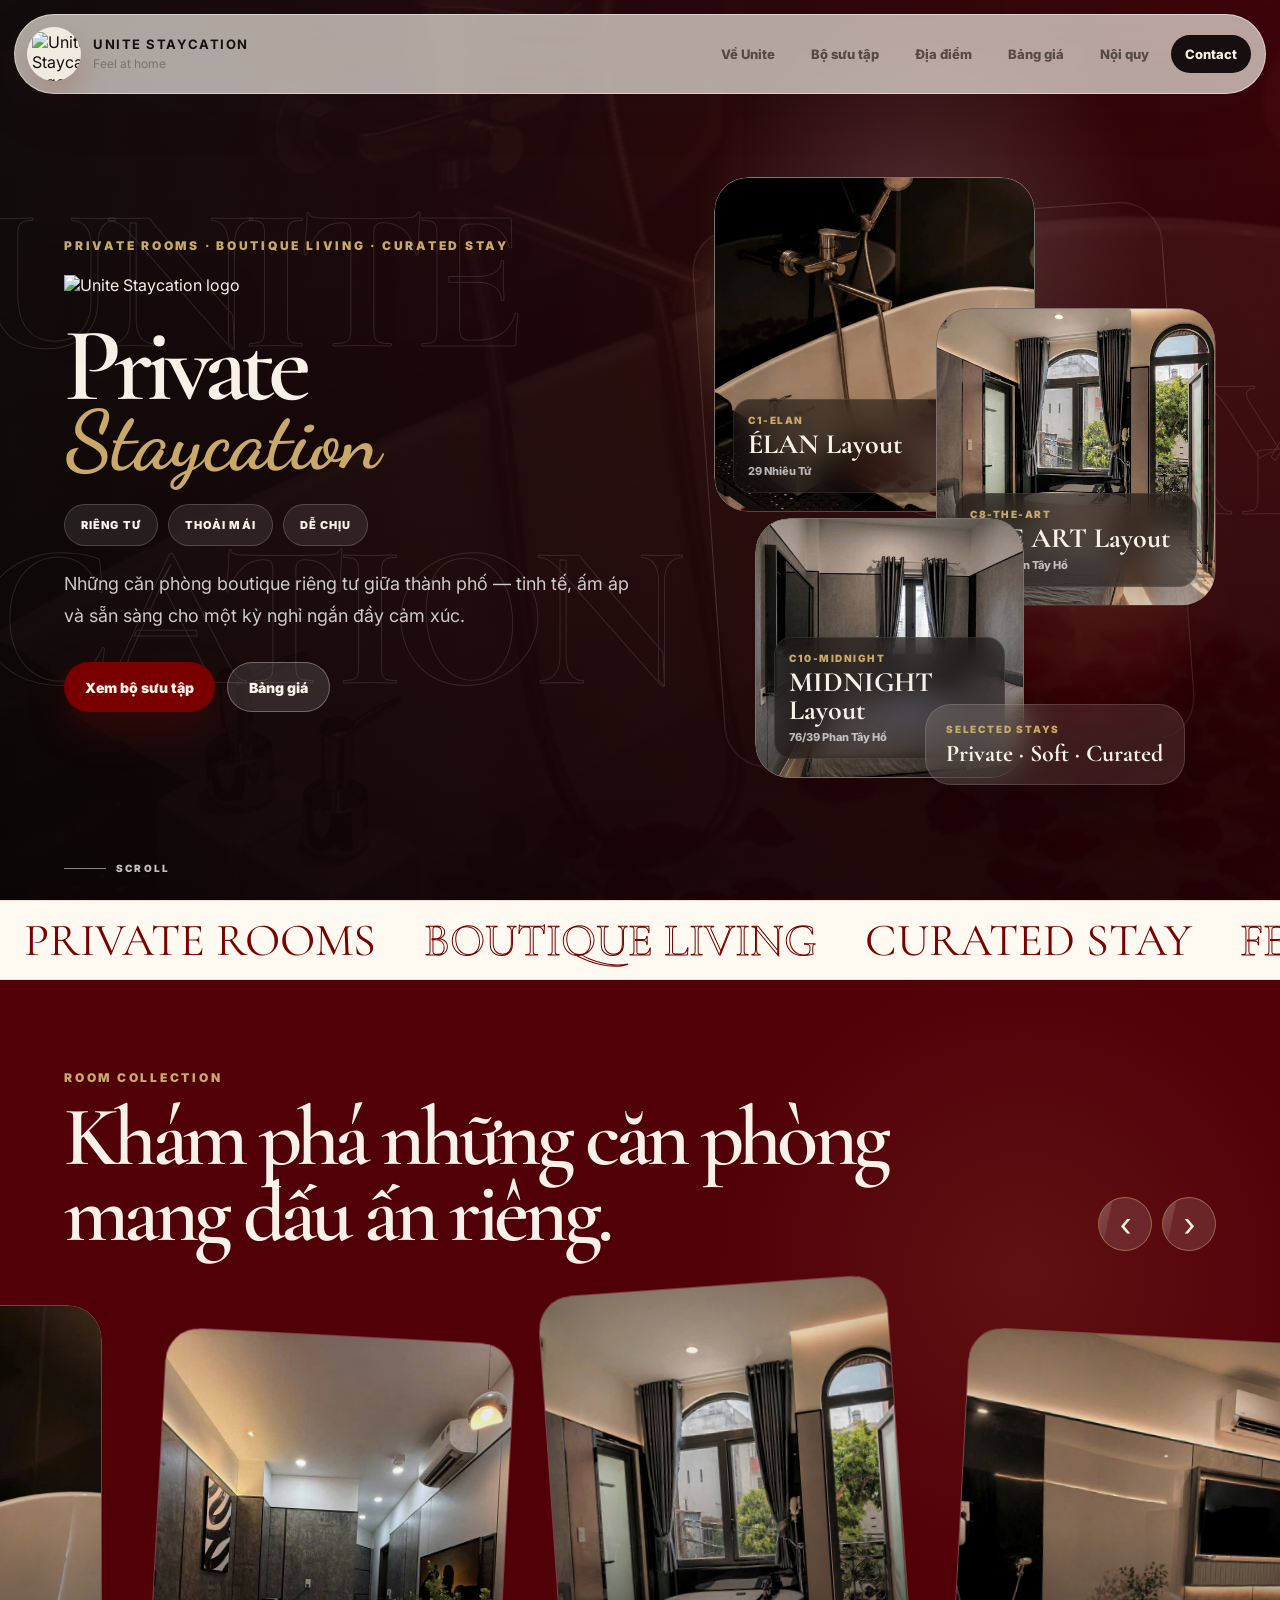
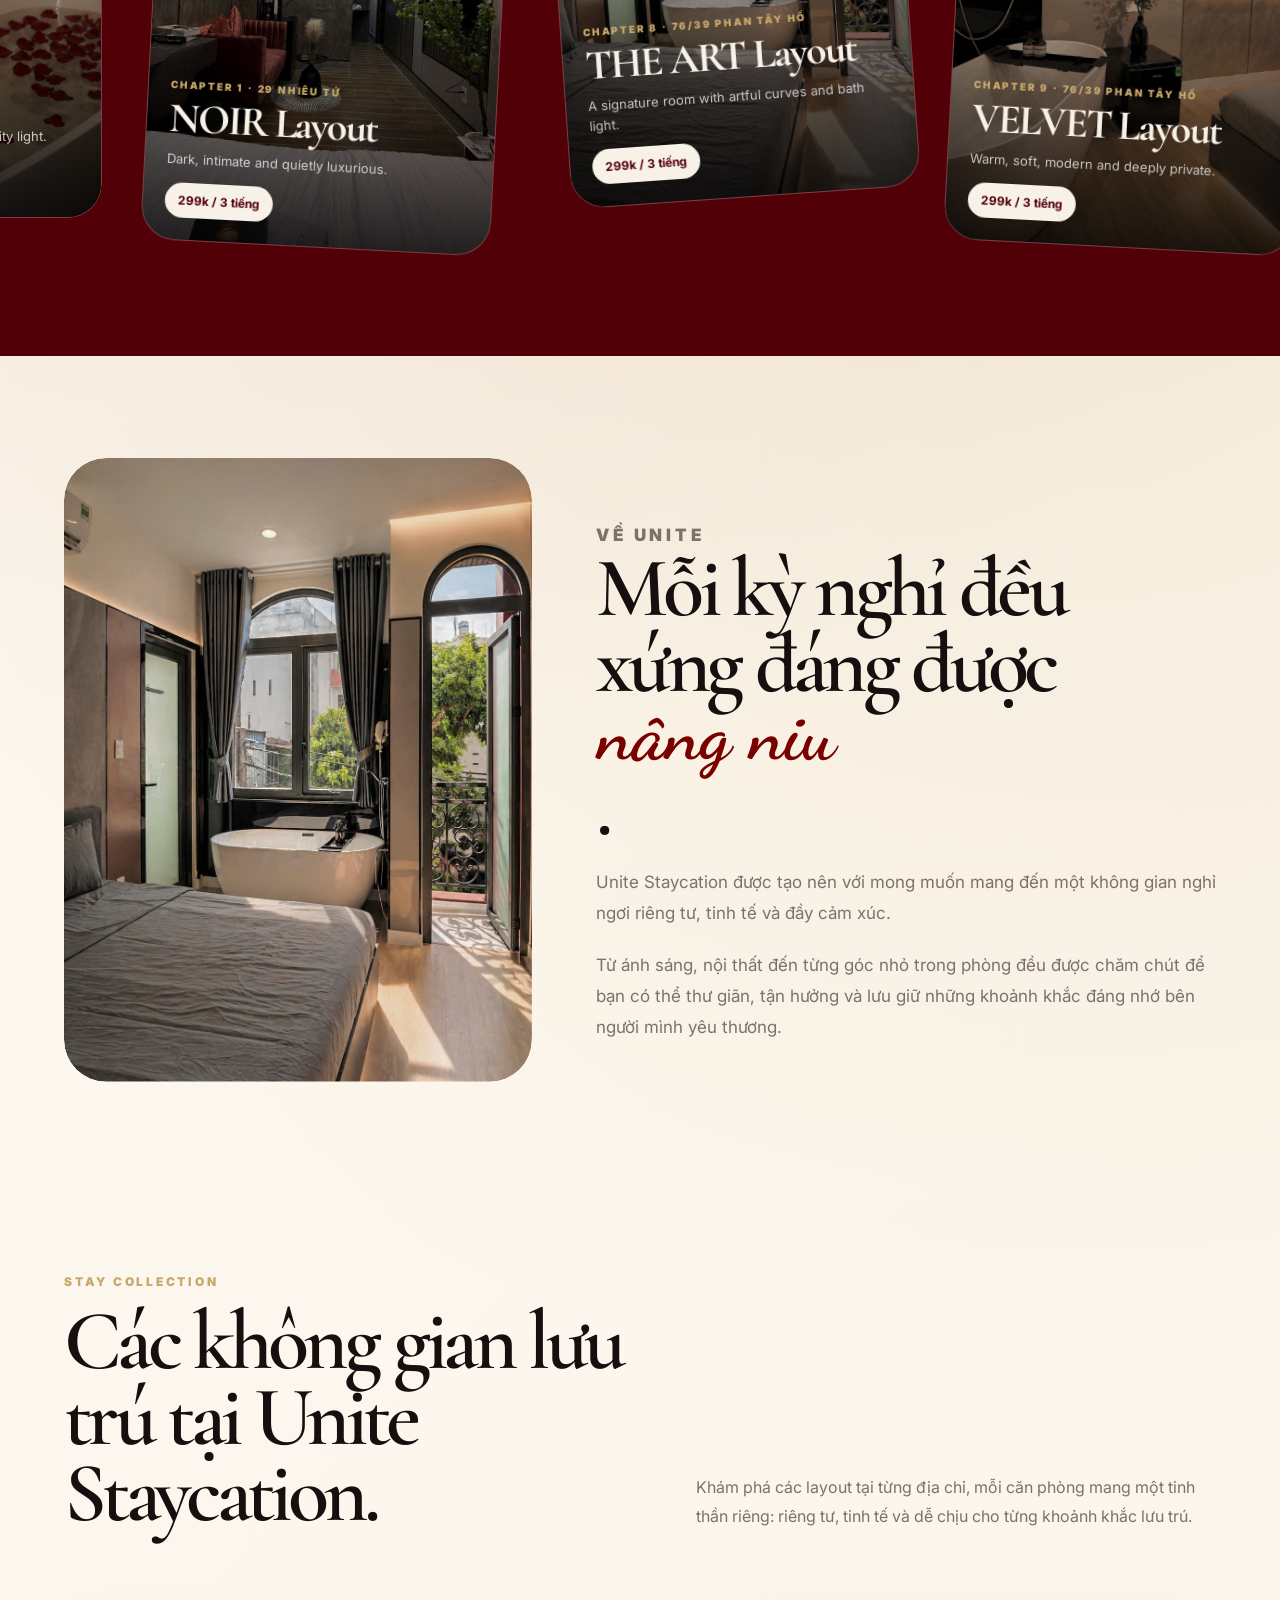
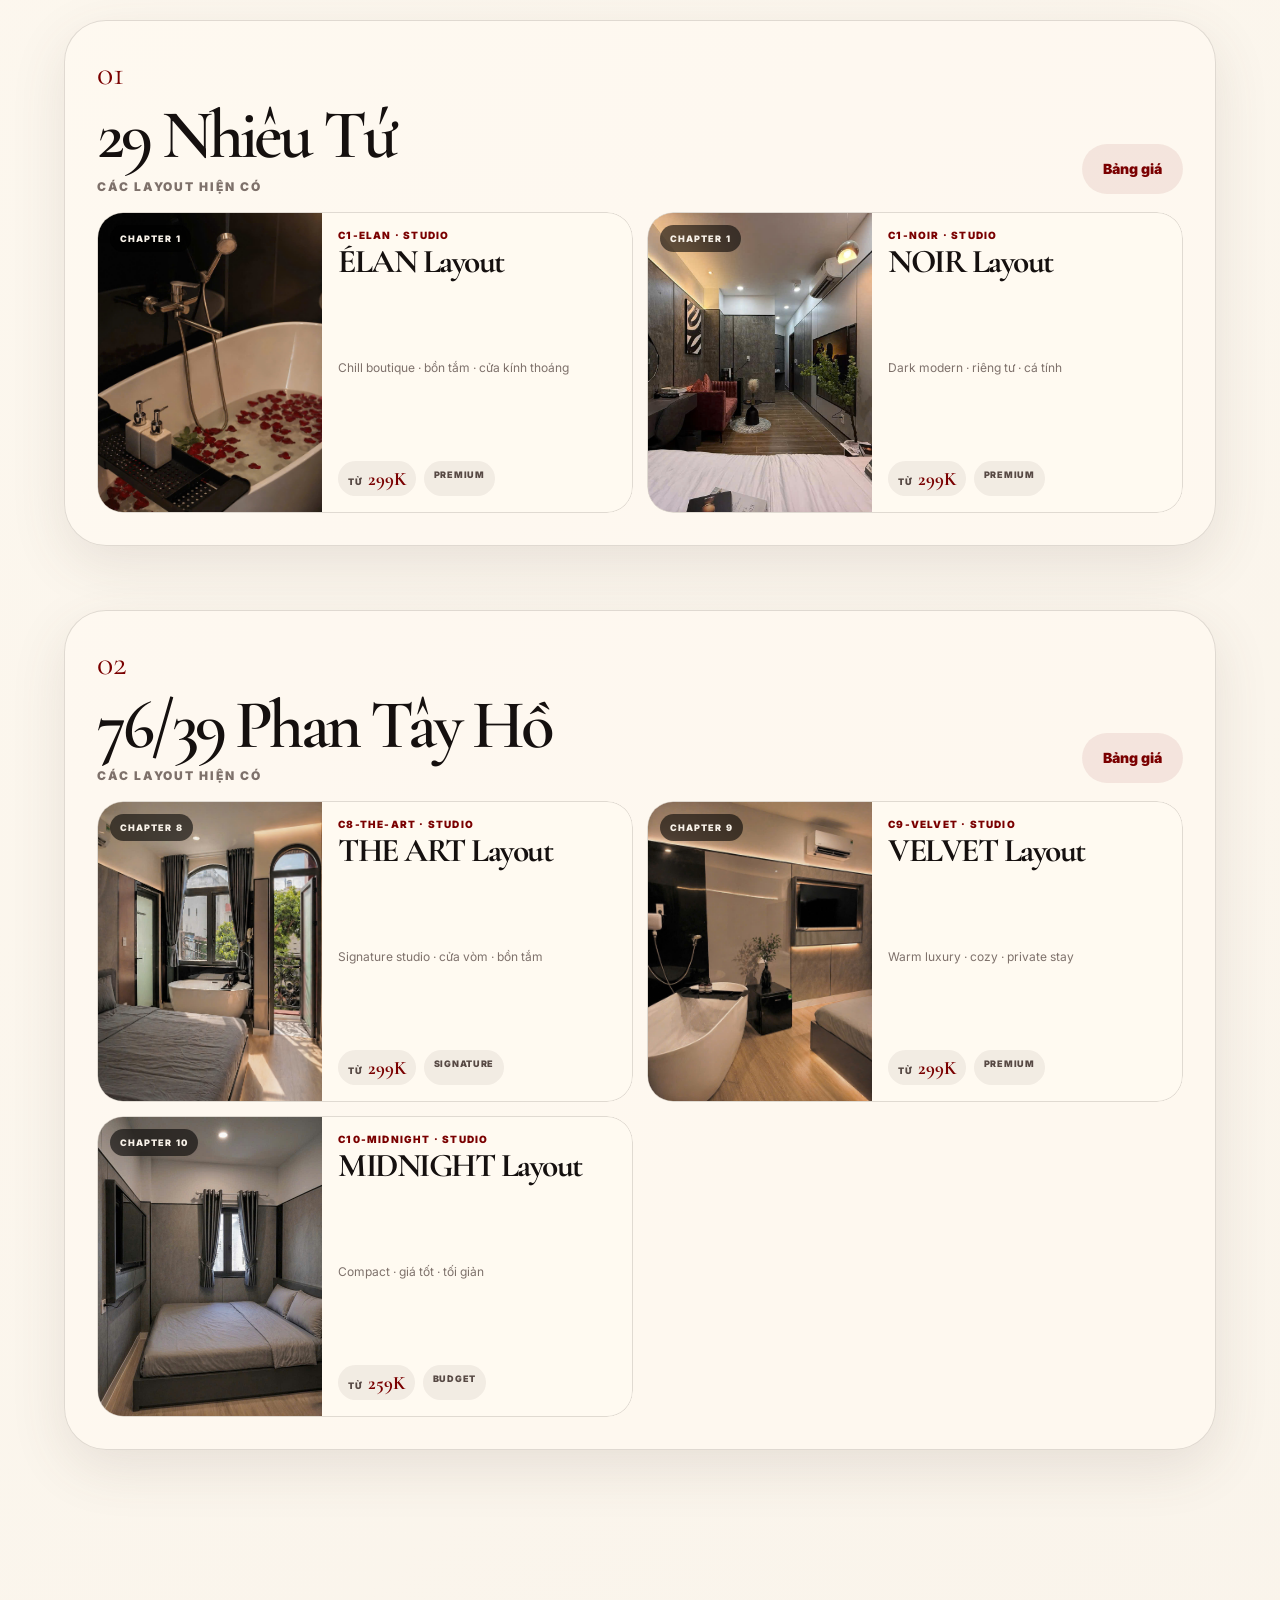
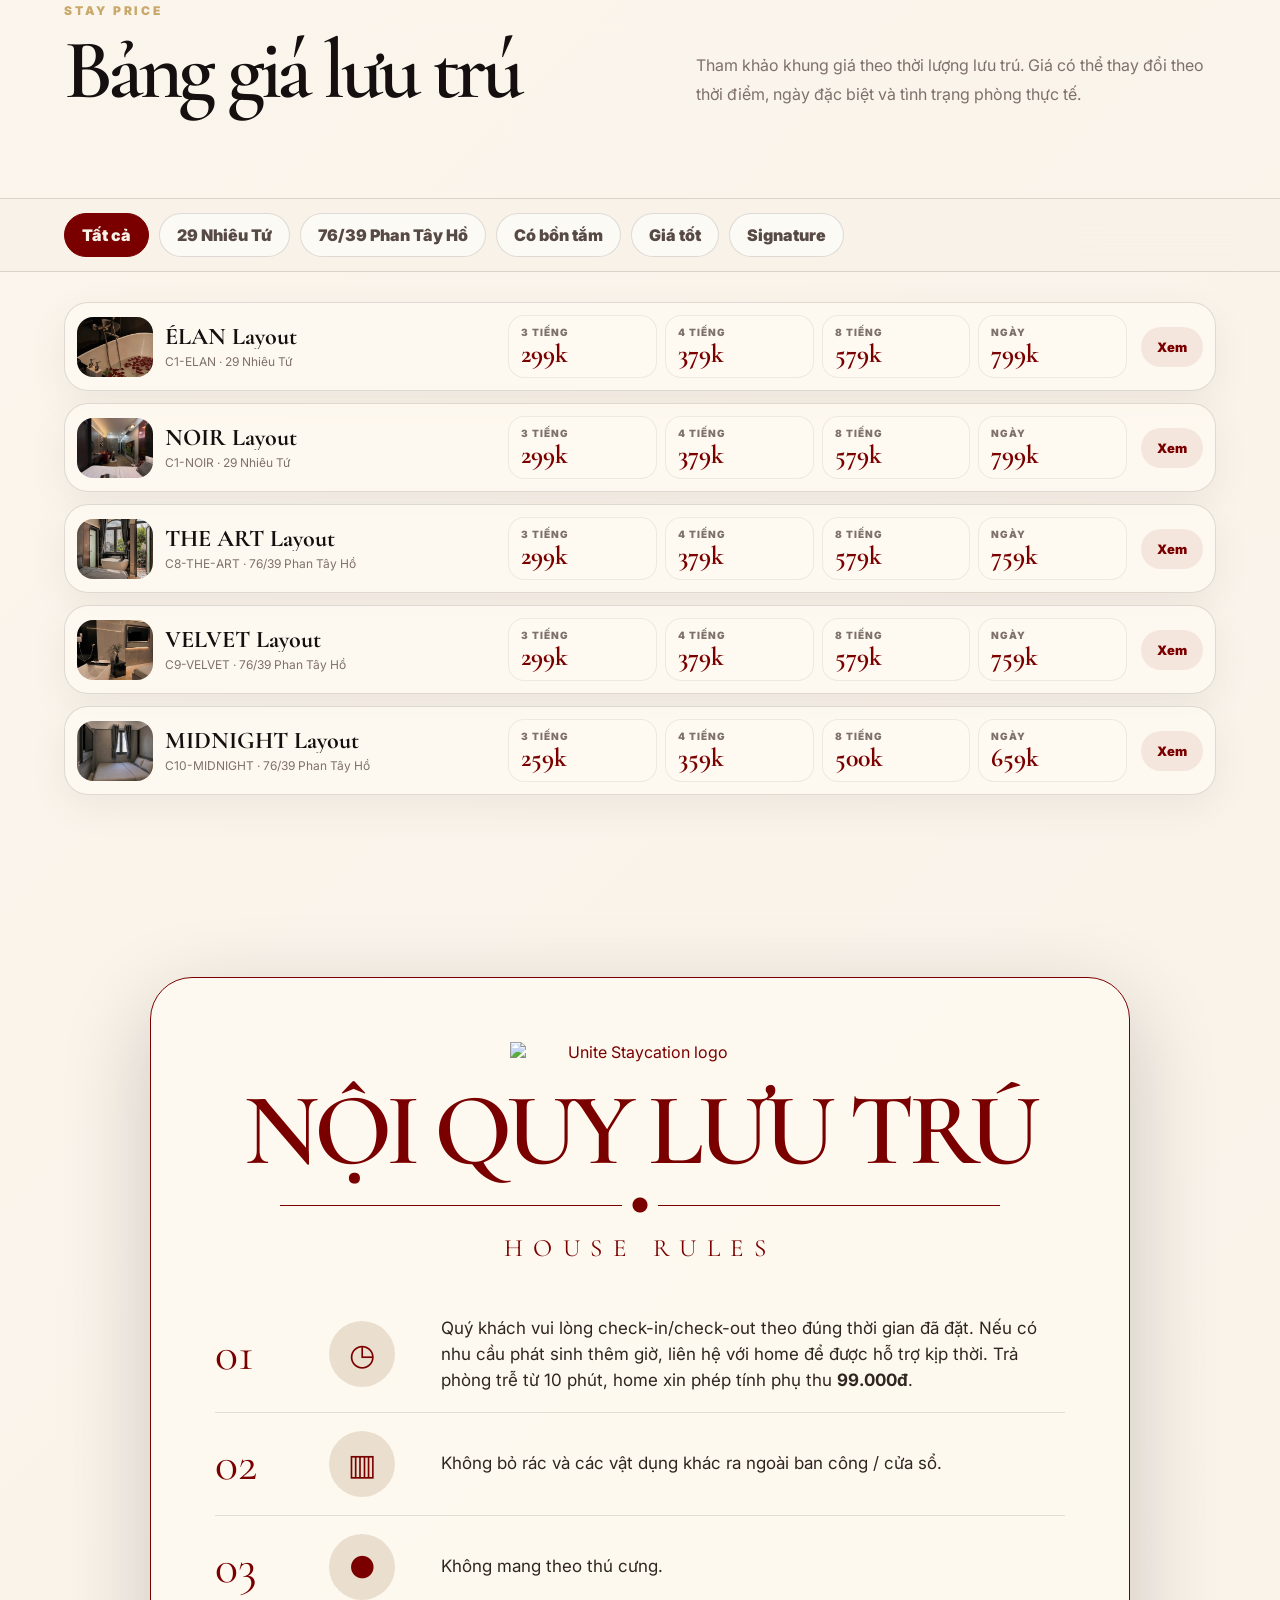
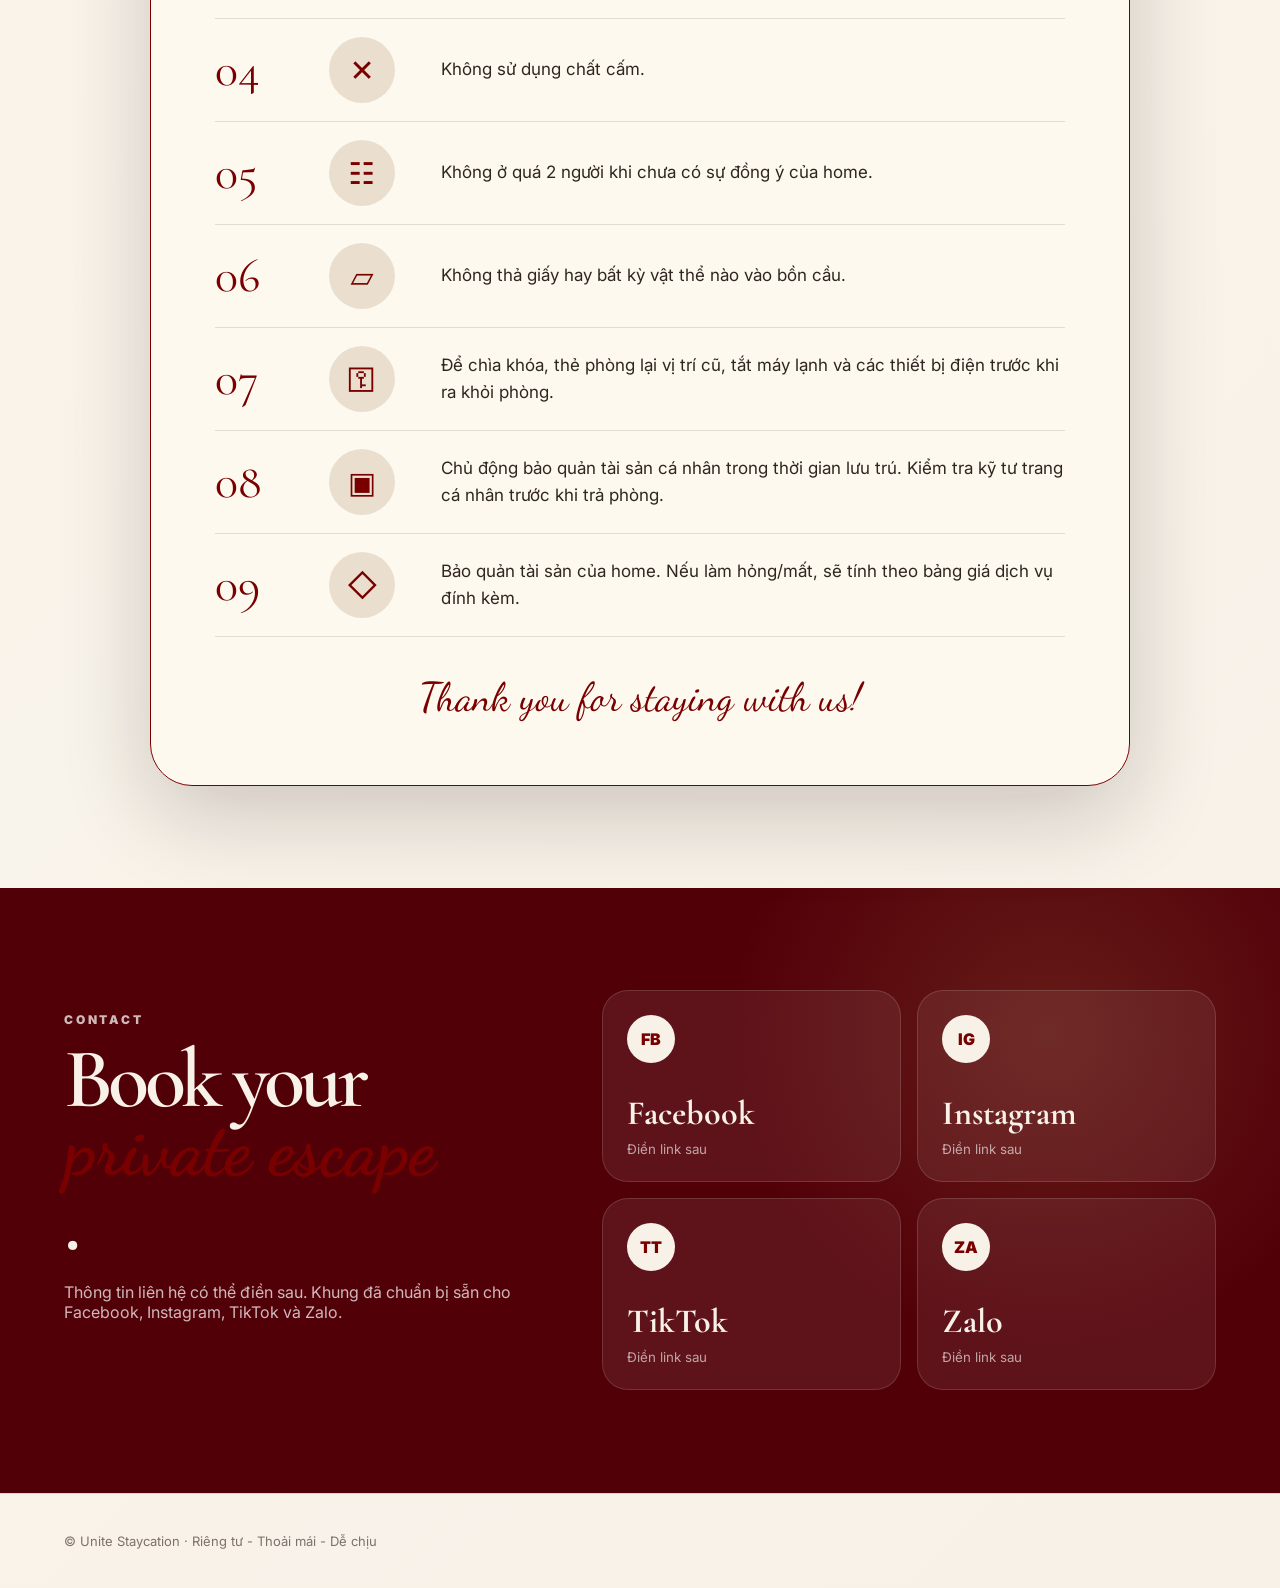
==== index.html @ 5cf66bda "Add files via upload" ====
<!DOCTYPE html>
<html lang="vi">
<head>
  <meta charset="UTF-8" />
  <meta name="viewport" content="width=device-width, initial-scale=1.0, viewport-fit=cover" />
  <title>Unite Staycation | Boutique Private Rooms</title>
  <meta name="description" content="Unite Staycation - Riêng tư, thoải mái, dễ chịu. Khám phá các layout phòng, bảng giá, nội quy lưu trú và liên hệ." />
  <link rel="stylesheet" href="css/style.css" />
</head>
<body data-page="home">
  <div class="page-progress" id="pageProgress"></div>

  <div class="page-loader" id="pageLoader" aria-hidden="true">
    <div>
      <span>US</span>
      <p>Preparing your private stay...</p>
    </div>
  </div>

  <header class="site-header" id="siteHeader">
    <a class="brand" href="index.html" aria-label="Unite Staycation">
      <span class="brand-logo"><img src="https://techbytruong.wordpress.com/wp-content/uploads/2026/06/logo-staycation.png" alt="Unite Staycation logo"></span>
      <span class="brand-copy">
        <strong>Unite Staycation</strong>
        <small>Feel at home</small>
      </span>
    </a>

    <nav class="top-nav">
      <a href="#about">Về Unite</a>
      <a href="#roomReel">Bộ sưu tập</a>
      <a href="#homes">Địa điểm</a>
      <a href="#priceList">Bảng giá</a>
      <a href="#rules">Nội quy</a>
      <a class="nav-cta" href="#contact">Contact</a>
    </nav>
  </header>

  <main>
    <section class="hero-cinematic">
      <div class="hero-noise" aria-hidden="true"></div>

      <div class="hero-outline" aria-hidden="true">
        <span>UNITE</span>
        <span>STAY</span>
        <span>CATION</span>
      </div>

      <div class="hero-copy reveal-up">
        <p class="eyebrow">Private rooms · Boutique living · Curated stay</p>

        <div class="hero-logo image-logo">
          <img src="https://techbytruong.wordpress.com/wp-content/uploads/2026/06/logo-staycation.png" alt="Unite Staycation logo">
        </div>

        <h1 class="hero-title">
          <span>Private</span>
          <em>Staycation</em>
        </h1>

        <div class="hero-values" aria-label="Giá trị Unite Staycation">
          <span>Riêng tư</span>
          <span>Thoải mái</span>
          <span>Dễ chịu</span>
        </div>

        <p class="hero-subtitle">
          Những căn phòng boutique riêng tư giữa thành phố — tinh tế, ấm áp và sẵn sàng cho một kỳ nghỉ ngắn đầy cảm xúc.
        </p>

        <div class="hero-actions">
          <a class="btn primary magnetic" href="#roomReel">Xem bộ sưu tập</a>
          <a class="btn ghost magnetic" href="#priceList">Bảng giá</a>
        </div>
      </div>

      <div class="hero-stack" id="heroStack" aria-label="Ảnh nổi bật Unite Staycation"></div>

      <div class="scroll-cue" aria-hidden="true">
        <span></span>
        Scroll
      </div>
    </section>

    <section class="ticker-section" aria-label="Unite Staycation ticker">
      <div class="ticker-track">
        <span>PRIVATE ROOMS</span>
        <span>BOUTIQUE LIVING</span>
        <span>CURATED STAY</span>
        <span>FEEL AT HOME</span>
        <span>UNITE STAYCATION</span>
        <span>PRIVATE ROOMS</span>
        <span>BOUTIQUE LIVING</span>
        <span>CURATED STAY</span>
        <span>FEEL AT HOME</span>
        <span>UNITE STAYCATION</span>
      </div>
    </section>

    <!-- Room Collection được đẩy lên trước Stay Collection -->
    <section id="roomReel" class="reel-section">
      <div class="reel-heading reveal-up">
        <div>
          <p class="section-kicker">Room Collection</p>
          <h2>Khám phá những căn phòng mang dấu ấn riêng.</h2>
        </div>
        <div class="reel-controls" aria-label="Điều khiển Room Collection">
          <button class="circle-btn" id="reelPrev" type="button" aria-label="Lùi">‹</button>
          <button class="circle-btn" id="reelNext" type="button" aria-label="Tiến">›</button>
        </div>
      </div>

      <div class="reel-window cursor-grab" id="reelWindow" aria-label="Room Collection có thể kéo ngang">
        <div class="reel-track" id="reelTrack"></div>
      </div>
    </section>

    <section id="about" class="about-section">
      <div class="about-media reveal-up">
        <img src="img/C8-THE-ART/0.jpg" alt="Không gian Unite Staycation" loading="lazy" />
      </div>

      <div class="about-copy reveal-up">
        <p class="section-kicker">Về Unite</p>
        <h2>Mỗi kỳ nghỉ đều xứng đáng được <em>nâng niu</em>.</h2>
        <p>
          Unite Staycation được tạo nên với mong muốn mang đến một không gian nghỉ ngơi riêng tư,
          tinh tế và đầy cảm xúc.
        </p>
        <p>
          Từ ánh sáng, nội thất đến từng góc nhỏ trong phòng đều được chăm chút để bạn có thể thư giãn,
          tận hưởng và lưu giữ những khoảnh khắc đáng nhớ bên người mình yêu thương.
        </p>
      </div>
    </section>

    <section id="homes" class="section editorial-intro">
      <div class="reveal-up">
        <p class="section-kicker">Stay Collection</p>
        <h2>Các không gian lưu trú tại Unite Staycation.</h2>
      </div>
      <p class="section-desc reveal-up">
        Khám phá các layout tại từng địa chỉ, mỗi căn phòng mang một tinh thần riêng: riêng tư, tinh tế và dễ chịu cho từng khoảnh khắc lưu trú.
      </p>
    </section>

    <section class="home-block reveal-up">
      <div class="home-head">
        <div>
          <span>01</span>
          <h2>29 Nhiêu Tứ</h2>
          <p>Các layout hiện có</p>
        </div>
        <a class="btn soft" href="#priceList">Bảng giá</a>
      </div>
      <div class="home-room-grid" id="homeNhieuTu"></div>
    </section>

    <section class="home-block reveal-up">
      <div class="home-head">
        <div>
          <span>02</span>
          <h2>76/39 Phan Tây Hồ</h2>
          <p>Các layout hiện có</p>
        </div>
        <a class="btn soft" href="#priceList">Bảng giá</a>
      </div>
      <div class="home-room-grid" id="homePhanTayHo"></div>
    </section>

    <section id="priceList" class="price-section">
      <div class="section price-intro">
        <div class="reveal-up">
          <p class="section-kicker">Stay price</p>
          <h2>Bảng giá lưu trú</h2>
        </div>
        <p class="section-desc reveal-up">
          Tham khảo khung giá theo thời lượng lưu trú. Giá có thể thay đổi theo thời điểm, ngày đặc biệt và tình trạng phòng thực tế.
        </p>
      </div>

      <section class="filter-bar" aria-label="Bộ lọc phòng">
        <button class="filter-btn active" data-filter="all">Tất cả</button>
        <button class="filter-btn" data-filter="29 Nhiêu Tứ">29 Nhiêu Tứ</button>
        <button class="filter-btn" data-filter="76/39 Phan Tây Hồ">76/39 Phan Tây Hồ</button>
        <button class="filter-btn" data-filter="bathtub">Có bồn tắm</button>
        <button class="filter-btn" data-filter="budget">Giá tốt</button>
        <button class="filter-btn" data-filter="signature">Signature</button>
      </section>

      <section class="price-compare-wrap">
        <div id="priceCompare" class="price-compare" aria-live="polite"></div>
      </section>
    </section>

    <section id="rules" class="rules-section">
      <div class="rules-card reveal-up">
        <div class="rules-brand image-logo">
          <img src="https://techbytruong.wordpress.com/wp-content/uploads/2026/06/logo-staycation.png" alt="Unite Staycation logo">
        </div>

        <h2>Nội quy lưu trú</h2>
        <div class="ornament" aria-hidden="true"></div>
        <p class="rules-subtitle">House Rules</p>

        <div class="rules-list" id="rulesList"></div>

        <p class="thank-you">Thank you for staying with us!</p>
      </div>
    </section>

    <section id="contact" class="contact-section">
      <div class="contact-copy reveal-up">
        <p class="section-kicker">Contact</p>
        <h2>Book your <em>private escape</em>.</h2>
        <p>Thông tin liên hệ có thể điền sau. Khung đã chuẩn bị sẵn cho Facebook, Instagram, TikTok và Zalo.</p>
      </div>

      <div class="contact-grid reveal-up">
        <a href="#" class="contact-item"><span>FB</span><strong>Facebook</strong><small>Điền link sau</small></a>
        <a href="#" class="contact-item"><span>IG</span><strong>Instagram</strong><small>Điền link sau</small></a>
        <a href="#" class="contact-item"><span>TT</span><strong>TikTok</strong><small>Điền link sau</small></a>
        <a href="#" class="contact-item"><span>ZA</span><strong>Zalo</strong><small>Điền link sau</small></a>
      </div>
    </section>
  </main>

  <footer class="site-footer">
    <p>© Unite Staycation · Riêng tư - Thoải mái - Dễ chịu</p>
  </footer>

  <script src="js/rooms.js"></script>
  <script src="js/app.js"></script>
</body>
</html>
---- css/style.css ----
@import url("https://fonts.googleapis.com/css2?family=Cormorant+Garamond:wght@500;600;700&family=Inter:wght@400;500;600;700;800;900&family=Dancing+Script:wght@500;600;700&display=swap");

:root {
  --white: #ffffff;
  --ivory: #f7f1e8;
  --ivory-2: #fffaf1;
  --dark-red: #7a0000;
  --wine: #520008;
  --black: #000000;
  --ink: #15100f;
  --muted: #7e716b;
  --pastel-grey: #d2c8be;
  --gray-brown: #574944;
  --gold: #c8a96a;
  --line: rgba(87, 73, 68, 0.18);
  --glass: rgba(255, 250, 241, 0.70);
  --shadow: 0 28px 90px rgba(29, 13, 13, 0.20);
  --shadow-soft: 0 18px 55px rgba(87, 73, 68, 0.12);
  --radius-xl: 42px;
  --radius-lg: 30px;
  --radius-md: 22px;
  --serif: "Cormorant Garamond", Georgia, serif;
  --sans: "Inter", system-ui, -apple-system, BlinkMacSystemFont, "Segoe UI", sans-serif;
  --script: "Dancing Script", cursive;
}

* {
  box-sizing: border-box;
  -webkit-tap-highlight-color: transparent;
}

html {
  scroll-behavior: smooth;
}

body {
  margin: 0;
  font-family: var(--sans);
  background:
    radial-gradient(circle at 15% 5%, rgba(122, 0, 0, 0.14), transparent 26%),
    radial-gradient(circle at 85% 20%, rgba(200, 169, 106, 0.18), transparent 22%),
    linear-gradient(135deg, var(--ivory-2), var(--ivory));
  color: var(--ink);
  overflow-x: hidden;
}

body::before {
  content: "";
  position: fixed;
  inset: 0;
  pointer-events: none;
  z-index: -1;
  opacity: 0.42;
  background-image: url("data:image/svg+xml,%3Csvg viewBox='0 0 240 240' xmlns='http://www.w3.org/2000/svg'%3E%3Cfilter id='n'%3E%3CfeTurbulence type='fractalNoise' baseFrequency='0.8' numOctaves='3' stitchTiles='stitch'/%3E%3C/filter%3E%3Crect width='100%25' height='100%25' filter='url(%23n)' opacity='0.13'/%3E%3C/svg%3E");
}

::selection {
  background: var(--dark-red);
  color: var(--ivory);
}

a,
button {
  color: inherit;
  text-decoration: none;
  outline: none;
}

a:focus:not(:focus-visible),
button:focus:not(:focus-visible) {
  outline: none;
}

a:focus-visible,
button:focus-visible {
  outline: 2px solid rgba(200, 169, 106, 0.92);
  outline-offset: 5px;
}

img {
  display: block;
  max-width: 100%;
}

button {
  font: inherit;
}

.page-progress {
  position: fixed;
  top: 0;
  left: 0;
  z-index: 100;
  width: 100%;
  height: 3px;
  background: var(--dark-red);
  transform: scaleX(0);
  transform-origin: left;
}

.page-loader {
  position: fixed;
  inset: 0;
  z-index: 999;
  display: grid;
  place-items: center;
  background: var(--wine);
  color: var(--ivory);
  transition: opacity 0.7s ease, visibility 0.7s ease;
}

.page-loader.hide {
  opacity: 0;
  visibility: hidden;
}

.page-loader div {
  text-align: center;
  animation: loaderFloat 1.2s ease infinite alternate;
}

.page-loader span {
  display: grid;
  place-items: center;
  width: 72px;
  height: 72px;
  margin: 0 auto 18px;
  border: 1px solid rgba(255,255,255,0.28);
  border-radius: 50%;
  font-family: var(--serif);
  font-size: 32px;
}

.page-loader p {
  margin: 0;
  color: rgba(255,255,255,0.7);
  letter-spacing: 0.18em;
  text-transform: uppercase;
  font-size: 11px;
  font-weight: 800;
}

@keyframes loaderFloat {
  to { transform: translateY(-10px); }
}

.site-header {
  position: fixed;
  top: max(14px, env(safe-area-inset-top));
  left: 14px;
  right: 14px;
  z-index: 80;
  display: flex;
  justify-content: space-between;
  align-items: center;
  gap: 22px;
  max-width: 1480px;
  margin: 0 auto;
  padding: 12px 14px 12px 12px;
  border: 1px solid rgba(255,255,255,0.5);
  border-radius: 999px;
  background: rgba(247, 241, 232, 0.68);
  box-shadow: 0 18px 50px rgba(23, 16, 15, 0.10);
  backdrop-filter: blur(18px);
  transition: 0.35s ease;
}

.site-header.is-scrolled {
  top: max(8px, env(safe-area-inset-top));
  background: rgba(247, 241, 232, 0.90);
  box-shadow: 0 16px 44px rgba(23, 16, 15, 0.16);
}

.brand {
  display: inline-flex;
  align-items: center;
  gap: 12px;
  min-width: 0;
}

.brand-mark {
  width: 46px;
  height: 46px;
  display: grid;
  place-items: center;
  border-radius: 50%;
  background: var(--dark-red);
  color: var(--ivory);
  font-family: var(--serif);
  font-size: 21px;
  font-weight: 700;
  box-shadow: 0 16px 34px rgba(122, 0, 0, 0.28);
}

.brand-copy {
  min-width: 0;
}

.brand strong {
  display: block;
  text-transform: uppercase;
  letter-spacing: 0.12em;
  font-size: 13px;
  white-space: nowrap;
}

.brand small {
  color: var(--muted);
  font-size: 12px;
}

.top-nav {
  display: flex;
  align-items: center;
  gap: 8px;
}

.top-nav a {
  padding: 11px 14px;
  border-radius: 999px;
  color: var(--gray-brown);
  font-size: 13px;
  font-weight: 800;
  transition: 0.25s ease;
}

.top-nav a:hover {
  color: var(--dark-red);
  background: rgba(122,0,0,0.06);
}

.nav-cta {
  color: var(--ivory) !important;
  background: var(--ink) !important;
}

/* HERO */

.hero-cinematic {
  position: relative;
  min-height: 100svh;
  display: grid;
  grid-template-columns: minmax(0, 0.9fr) minmax(380px, 0.8fr);
  align-items: center;
  gap: clamp(20px, 4vw, 72px);
  padding: calc(120px + env(safe-area-inset-top)) clamp(18px, 5vw, 72px) 70px;
  overflow: hidden;
  background:
    linear-gradient(100deg, rgba(21, 16, 15, 0.95), rgba(82, 0, 8, 0.86)),
    url("../img/C1-ELAN/0.jpg") center/cover;
  color: var(--ivory);
}

.hero-noise {
  position: absolute;
  inset: 0;
  pointer-events: none;
  background:
    radial-gradient(circle at 72% 26%, rgba(255,255,255,0.16), transparent 20%),
    linear-gradient(to bottom, rgba(0,0,0,0.12), rgba(0,0,0,0.58));
}

.hero-outline {
  position: absolute;
  inset: 0;
  z-index: 0;
  display: flex;
  flex-direction: column;
  justify-content: center;
  gap: 1vw;
  pointer-events: none;
  opacity: 0.20;
}

.hero-outline span {
  display: block;
  font-family: var(--serif);
  font-size: clamp(76px, 16vw, 250px);
  font-weight: 700;
  line-height: 0.76;
  letter-spacing: -0.07em;
  color: transparent;
  -webkit-text-stroke: 1px rgba(247, 241, 232, 0.58);
  transform: translateX(-2vw);
}

.hero-outline span:nth-child(2) {
  text-align: right;
  transform: translateX(3vw);
}

.hero-copy {
  position: relative;
  z-index: 2;
  max-width: 760px;
}

.eyebrow,
.section-kicker {
  margin: 0 0 14px;
  color: var(--gold);
  text-transform: uppercase;
  letter-spacing: 0.23em;
  font-size: 12px;
  font-weight: 900;
}

.hero-logo {
  width: max-content;
  margin: 24px 0 26px;
  text-align: center;
}

.hero-logo span {
  display: block;
  color: var(--ivory);
  font-family: var(--serif);
  font-size: 42px;
  line-height: 0.8;
  letter-spacing: -0.12em;
}

.hero-logo strong {
  display: block;
  margin-top: 9px;
  letter-spacing: 0.22em;
  font-family: var(--serif);
  font-size: 17px;
  font-weight: 600;
}

.hero-logo small {
  display: block;
  margin-top: 6px;
  letter-spacing: 0.34em;
  font-size: 9px;
  font-weight: 800;
}

.hero-copy h1 {
  margin: 0;
  font-family: var(--serif);
  font-size: clamp(70px, 10.5vw, 158px);
  line-height: 0.82;
  letter-spacing: -0.07em;
  font-weight: 600;
}

.hero-copy h1 em,
.about-copy h2 em,
.contact-copy h2 em {
  display: block;
  color: var(--gold);
  font-family: var(--script);
  font-size: 0.88em;
  font-style: normal;
  font-weight: 700;
  letter-spacing: 0;
  transform: translateX(0.03em);
}

.hero-subtitle {
  max-width: 620px;
  margin: 30px 0 0;
  color: rgba(255,255,255,0.78);
  font-size: clamp(15px, 2vw, 18px);
  line-height: 1.8;
}

.hero-actions,
.card-actions,
.detail-actions {
  display: flex;
  flex-wrap: wrap;
  gap: 12px;
  margin-top: 30px;
}

.btn {
  display: inline-flex;
  align-items: center;
  justify-content: center;
  min-height: 50px;
  padding: 0 21px;
  border: 0;
  border-radius: 999px;
  cursor: pointer;
  font-family: var(--sans);
  font-size: 14px;
  font-weight: 900;
  transition: transform 0.25s ease, box-shadow 0.25s ease, background 0.25s ease;
}

.btn:hover {
  transform: translateY(-2px);
}

.btn.primary {
  color: var(--ivory);
  background: var(--dark-red);
  box-shadow: 0 18px 38px rgba(122, 0, 0, 0.30);
}

.btn.ghost {
  color: var(--ivory);
  background: rgba(255,255,255,0.12);
  border: 1px solid rgba(255,255,255,0.30);
}

.btn.soft {
  color: var(--dark-red);
  background: rgba(122, 0, 0, 0.08);
}

.btn.small {
  min-height: 40px;
  padding-inline: 16px;
  font-size: 13px;
}

.hero-stack {
  position: relative;
  z-index: 2;
  min-height: 620px;
}

.hero-photo {
  position: absolute;
  display: block;
  overflow: hidden;
  border: 1px solid rgba(255,255,255,0.22);
  border-radius: 34px;
  background: var(--gray-brown);
  box-shadow: 0 28px 80px rgba(0,0,0,0.34);
  animation: floatCard 8s ease-in-out infinite alternate;
  animation-delay: calc(var(--i) * -1.4s);
  isolation: isolate;
  transform: translateZ(0);
  backface-visibility: hidden;
  contain: paint;
  -webkit-mask-image: -webkit-radial-gradient(white, black);
  clip-path: inset(0 round 34px);
}

.hero-photo img {
  width: 100%;
  height: 100%;
  object-fit: cover;
  filter: saturate(0.92) contrast(1.04);
  transition: transform 0.7s ease, filter 0.7s ease;
}

.hero-photo:hover img {
  transform: scale(1.045);
  filter: saturate(1.04) contrast(1.04);
}

.hero-photo div {
  position: absolute;
  left: 18px;
  right: 18px;
  bottom: 18px;
  z-index: 2;
  padding: 14px;
  border-radius: 18px;
  background: rgba(21, 16, 15, 0.58);
  backdrop-filter: blur(14px);
}

.hero-photo span {
  display: block;
  margin-bottom: 4px;
  color: var(--gold);
  letter-spacing: 0.15em;
  text-transform: uppercase;
  font-size: 10px;
  font-weight: 900;
}

.hero-photo strong {
  display: block;
  color: var(--ivory);
  font-family: var(--serif);
  font-size: 28px;
  line-height: 1;
}

.hero-photo-1 {
  top: 4%;
  left: 6%;
  width: 58%;
  height: 54%;
  transform: rotate(-5deg) translateZ(0);
}

.hero-photo-2 {
  right: 0;
  top: 22%;
  width: 50%;
  height: 50%;
  transform: rotate(5deg) translateZ(0);
}

.hero-photo-3 {
  left: 14%;
  bottom: 2%;
  width: 48%;
  height: 42%;
  transform: rotate(2deg) translateZ(0);
}

@keyframes floatCard {
  to { translate: 0 -20px; }
}

.scroll-cue {
  position: absolute;
  left: clamp(18px, 5vw, 72px);
  bottom: 26px;
  z-index: 3;
  display: flex;
  align-items: center;
  gap: 10px;
  color: rgba(255,255,255,0.75);
  text-transform: uppercase;
  letter-spacing: 0.22em;
  font-size: 10px;
  font-weight: 900;
}

.scroll-cue span {
  width: 42px;
  height: 1px;
  background: rgba(255,255,255,0.5);
  animation: cue 1.8s ease infinite alternate;
}

@keyframes cue {
  to { width: 82px; }
}

/* TICKER */

.ticker-section {
  overflow: hidden;
  border-block: 1px solid rgba(122,0,0,0.12);
  background: var(--ivory-2);
}

.ticker-track {
  display: flex;
  width: max-content;
  animation: ticker 34s linear infinite;
}

.ticker-track span {
  padding: 16px 24px;
  color: var(--dark-red);
  font-family: var(--serif);
  font-size: clamp(26px, 3.6vw, 50px);
  line-height: 1;
  white-space: nowrap;
}

.ticker-track span:nth-child(even) {
  color: transparent;
  -webkit-text-stroke: 1px var(--dark-red);
}

@keyframes ticker {
  to { transform: translateX(-50%); }
}

/* SECTIONS */

.section {
  padding: clamp(56px, 7vw, 108px) clamp(18px, 5vw, 72px);
}

.editorial-intro,
.price-intro {
  display: grid;
  grid-template-columns: 1.15fr minmax(280px, 520px);
  gap: 34px;
  align-items: end;
}

.section h2,
.reel-heading h2,
.home-head h2,
.rules-card h2,
.contact-copy h2,
.gallery-heading h2,
.detail-note h2,
.about-copy h2 {
  margin: 0;
  font-family: var(--serif);
  font-size: clamp(42px, 6.6vw, 92px);
  line-height: 0.9;
  letter-spacing: -0.055em;
  font-weight: 600;
}

.section-desc {
  margin: 0;
  color: var(--muted);
  line-height: 1.8;
}

/* ROOM REEL */

.reel-section {
  padding: clamp(44px, 7vw, 90px) 0;
  background:
    radial-gradient(circle at 80% 30%, rgba(200,169,106,0.10), transparent 26%),
    var(--wine);
  color: var(--ivory);
  overflow: hidden;
}

.reel-heading {
  display: flex;
  align-items: end;
  justify-content: space-between;
  gap: 24px;
  padding: 0 clamp(18px, 5vw, 72px) 24px;
}

.reel-heading h2 {
  max-width: 860px;
}

.reel-controls {
  display: flex;
  gap: 10px;
}

.circle-btn {
  width: 54px;
  height: 54px;
  display: grid;
  place-items: center;
  border: 1px solid rgba(255,255,255,0.22);
  border-radius: 50%;
  background: rgba(255,255,255,0.09);
  color: var(--ivory);
  cursor: pointer;
  font-size: 34px;
  line-height: 1;
  backdrop-filter: blur(12px);
  transition: 0.25s ease;
}

.circle-btn:hover {
  transform: scale(1.08);
  background: rgba(255,255,255,0.18);
}

.reel-window {
  overflow-x: auto;
  overflow-y: hidden;
  padding: 30px 0 48px;
  scrollbar-width: none;
  touch-action: pan-y pan-x;
}

.reel-window::-webkit-scrollbar {
  display: none;
}

.cursor-grab { cursor: grab; }
.cursor-grabbing { cursor: grabbing !important; }

.reel-track {
  display: flex;
  align-items: center;
  gap: clamp(18px, 4vw, 54px);
  width: max-content;
  padding-inline: clamp(18px, 5vw, 72px);
}

.reel-card {
  position: relative;
  width: min(350px, 76vw);
  aspect-ratio: 9 / 13.2;
  flex: 0 0 auto;
  overflow: hidden;
  border: 1px solid rgba(255,255,255,0.18);
  border-radius: 34px;
  background: rgba(255,255,255,0.08);
  box-shadow: 0 32px 80px rgba(0,0,0,0.30);
  transform: rotate(-2deg) translateZ(0);
  transition: transform 0.45s ease, box-shadow 0.45s ease;
  user-select: none;
  isolation: isolate;
  contain: paint;
  backface-visibility: hidden;
  -webkit-mask-image: -webkit-radial-gradient(white, black);
  clip-path: inset(0 round 34px);
}

.reel-card:nth-child(2n) {
  transform: translateY(30px) rotate(3deg) translateZ(0);
}

.reel-card:nth-child(3n) {
  transform: translateY(-20px) rotate(-4deg) translateZ(0);
}

.reel-card:hover {
  transform: translateY(-8px) rotate(0deg) scale(1.018) translateZ(0);
  box-shadow: 0 42px 110px rgba(0,0,0,0.40);
}

.reel-card img {
  width: 100%;
  height: 100%;
  object-fit: cover;
  pointer-events: none;
  filter: saturate(0.95) contrast(1.05);
}

.reel-overlay {
  position: absolute;
  inset: 0;
  background:
    linear-gradient(to top, rgba(0,0,0,0.78), transparent 62%),
    radial-gradient(circle at 50% 20%, transparent, rgba(0,0,0,0.25));
}

.reel-content {
  position: absolute;
  left: 22px;
  right: 22px;
  bottom: 22px;
}

.reel-content span {
  color: var(--gold);
  text-transform: uppercase;
  letter-spacing: 0.18em;
  font-size: 10px;
  font-weight: 900;
}

.reel-content h3 {
  margin: 8px 0 0;
  font-family: var(--serif);
  font-size: 42px;
  line-height: 0.88;
  letter-spacing: -0.05em;
}

.reel-content p {
  margin: 12px 0 14px;
  color: rgba(255,255,255,0.74);
  line-height: 1.5;
  font-size: 13px;
}

.reel-content strong {
  display: inline-flex;
  padding: 10px 13px;
  border-radius: 999px;
  color: var(--wine);
  background: var(--ivory);
  font-size: 12px;
}

/* ABOUT */

.about-section {
  display: grid;
  grid-template-columns: minmax(280px, 0.86fr) 1.14fr;
  gap: clamp(24px, 5vw, 70px);
  align-items: center;
  padding: clamp(68px, 8vw, 118px) clamp(18px, 5vw, 72px);
}

.about-media {
  min-height: 560px;
  overflow: hidden;
  border-radius: var(--radius-xl);
  background: var(--pastel-grey);
  box-shadow: var(--shadow);
  isolation: isolate;
  contain: paint;
  -webkit-mask-image: -webkit-radial-gradient(white, black);
  clip-path: inset(0 round var(--radius-xl));
}

.about-media img {
  width: 100%;
  height: 100%;
  object-fit: cover;
}

.about-copy p {
  margin: 22px 0 0;
  color: var(--muted);
  line-height: 1.8;
  font-size: 17px;
}

.about-copy h2 em,
.contact-copy h2 em {
  font-family: var(--script);
  color: var(--dark-red);
  font-style: normal;
  font-size: 0.88em;
}

/* HOME BLOCKS */

.home-block {
  margin: 0 clamp(18px, 5vw, 72px) clamp(34px, 5vw, 72px);
  padding: clamp(22px, 4vw, 42px);
  border: 1px solid var(--line);
  border-radius: var(--radius-xl);
  background: var(--glass);
  box-shadow: var(--shadow-soft);
}

.home-head {
  display: flex;
  align-items: end;
  justify-content: space-between;
  gap: 24px;
  margin-bottom: 24px;
}

.home-head span {
  display: block;
  margin-bottom: 10px;
  color: var(--dark-red);
  font-family: var(--serif);
  font-size: 34px;
}

.home-head p {
  margin: 12px 0 0;
  color: var(--muted);
  text-transform: uppercase;
  letter-spacing: 0.16em;
  font-size: 12px;
  font-weight: 900;
}

.home-room-grid {
  display: grid;
  grid-template-columns: repeat(2, minmax(0, 1fr));
  gap: 22px;
}

/* ROOM PREVIEW CARD */

.room-card {
  position: relative;
  overflow: hidden;
  border: 1px solid var(--line);
  border-radius: var(--radius-lg);
  background: var(--glass);
  box-shadow: var(--shadow-soft);
  transition: transform 0.25s ease, box-shadow 0.25s ease, opacity 0.9s ease;
  isolation: isolate;
  contain: paint;
  transform: translateZ(0);
  backface-visibility: hidden;
  -webkit-mask-image: -webkit-radial-gradient(white, black);
  clip-path: inset(0 round var(--radius-lg));
}

.room-card:hover {
  transform: translateY(-5px);
  box-shadow: var(--shadow);
}

.image-wrap {
  position: relative;
  display: block;
  aspect-ratio: 4 / 3;
  overflow: hidden;
  background:
    linear-gradient(135deg, rgba(122,0,0,0.20), rgba(87,73,68,0.20)),
    var(--pastel-grey);
  isolation: isolate;
  contain: paint;
  -webkit-mask-image: -webkit-radial-gradient(white, black);
}

.image-wrap img {
  width: 100%;
  height: 100%;
  object-fit: cover;
  transition: transform 0.65s ease, filter 0.65s ease;
}

.room-card:hover .image-wrap img {
  transform: scale(1.04);
  filter: saturate(1.04) contrast(1.04);
}

.image-missing {
  display: grid;
  place-items: center;
}

.image-missing::after {
  content: "Chưa thấy ảnh. Kiểm tra đúng đường dẫn img/MÃ-PHÒNG/0.jpg";
  max-width: 230px;
  color: var(--gray-brown);
  text-align: center;
  font-size: 13px;
  line-height: 1.5;
  padding: 20px;
}

.chapter-pill,
.room-id {
  position: absolute;
  z-index: 3;
  border-radius: 999px;
  font-size: 10px;
  font-weight: 900;
  letter-spacing: 0.13em;
  text-transform: uppercase;
}

.chapter-pill {
  top: 16px;
  left: 16px;
  padding: 9px 12px;
  color: var(--ivory);
  background: rgba(0,0,0,0.58);
  backdrop-filter: blur(9px);
}

.room-id {
  right: 16px;
  bottom: 16px;
  padding: 9px 12px;
  color: var(--dark-red);
  background: rgba(247, 241, 232, 0.9);
}

.room-id.large {
  top: 20px;
  right: 20px;
  bottom: auto;
}

.room-card-body {
  padding: 22px;
}

.room-title-row {
  display: flex;
  justify-content: space-between;
  gap: 18px;
  align-items: flex-start;
}

.room-type {
  margin: 0 0 6px;
  color: var(--dark-red);
  text-transform: uppercase;
  letter-spacing: 0.16em;
  font-size: 10px;
  font-weight: 900;
}

.room-card h3 {
  margin: 0;
  font-family: var(--serif);
  font-size: 36px;
  line-height: 0.92;
  letter-spacing: -0.05em;
  font-weight: 600;
}

.tier {
  flex: 0 0 auto;
  padding: 7px 10px;
  border-radius: 999px;
  background: rgba(122,0,0,0.08);
  color: var(--dark-red);
  text-transform: uppercase;
  font-size: 10px;
  letter-spacing: 0.12em;
  font-weight: 900;
}

.room-vibe {
  margin: 14px 0 0;
  color: var(--muted);
  line-height: 1.55;
  font-size: 14px;
}

.tag-list {
  display: flex;
  flex-wrap: wrap;
  gap: 8px;
  margin-top: 16px;
}

.tag {
  padding: 8px 10px;
  border-radius: 999px;
  background: rgba(87, 73, 68, 0.08);
  color: var(--gray-brown);
  font-size: 12px;
  font-weight: 800;
}

.from-price {
  display: flex;
  align-items: baseline;
  gap: 8px;
  margin-top: 18px;
  padding: 14px;
  border-radius: 18px;
  background: var(--ivory-2);
  border: 1px solid rgba(87, 73, 68, 0.12);
}

.from-price span,
.from-price small {
  color: var(--muted);
  text-transform: uppercase;
  letter-spacing: 0.12em;
  font-size: 10px;
  font-weight: 900;
}

.from-price strong {
  color: var(--dark-red);
  font-family: var(--serif);
  font-size: 38px;
  line-height: 0.9;
}

/* PRICE COMPARE */

.price-section {
  padding-bottom: 80px;
}

.filter-bar {
  position: sticky;
  top: 86px;
  z-index: 50;
  display: flex;
  gap: 10px;
  overflow-x: auto;
  padding: 14px clamp(18px, 5vw, 72px);
  border-block: 1px solid var(--line);
  background: rgba(247, 241, 232, 0.86);
  backdrop-filter: blur(18px);
  scrollbar-width: none;
}

.filter-bar::-webkit-scrollbar { display: none; }

.filter-btn {
  flex: 0 0 auto;
  min-height: 44px;
  padding: 0 17px;
  border: 1px solid var(--line);
  border-radius: 999px;
  background: rgba(255,255,255,0.58);
  color: var(--gray-brown);
  cursor: pointer;
  font-weight: 900;
  transition: 0.25s ease;
}

.filter-btn:hover { transform: translateY(-2px); }

.filter-btn.active {
  color: var(--ivory);
  background: var(--dark-red);
  border-color: var(--dark-red);
}

.price-compare-wrap {
  padding: 30px clamp(18px, 5vw, 72px) 0;
}

.price-compare {
  display: grid;
  gap: 12px;
}

.price-row {
  display: grid;
  grid-template-columns: minmax(240px, 1.35fr) minmax(420px, 2fr) auto;
  gap: 14px;
  align-items: center;
  padding: 12px;
  border: 1px solid var(--line);
  border-radius: 24px;
  background: rgba(255,250,241,0.78);
  box-shadow: 0 12px 36px rgba(87,73,68,0.08);
  opacity: 0;
  transform: translateY(24px);
  transition: opacity 0.75s ease, transform 0.75s ease, box-shadow 0.25s ease;
}

.price-row.active {
  opacity: 1;
  transform: translateY(0);
}

.price-row:hover {
  box-shadow: var(--shadow-soft);
}

.price-room {
  display: flex;
  align-items: center;
  gap: 12px;
  min-width: 0;
}

.price-room img {
  width: 76px;
  height: 60px;
  flex: 0 0 auto;
  object-fit: cover;
  border-radius: 16px;
}

.price-room strong {
  display: block;
  font-family: var(--serif);
  font-size: 24px;
  line-height: 1;
  white-space: nowrap;
  overflow: hidden;
  text-overflow: ellipsis;
}

.price-room small {
  display: block;
  margin-top: 5px;
  color: var(--muted);
  font-size: 12px;
}

.price-values {
  display: grid;
  grid-template-columns: repeat(4, minmax(74px, 1fr));
  gap: 8px;
}

.price-values span,
.compact-price-line span {
  display: grid;
  gap: 3px;
  padding: 10px 12px;
  border-radius: 16px;
  background: var(--ivory-2);
  border: 1px solid rgba(87,73,68,0.10);
}

.price-values small,
.compact-price-line small {
  color: var(--muted);
  text-transform: uppercase;
  letter-spacing: 0.10em;
  font-size: 10px;
  font-weight: 900;
}

.price-values strong,
.compact-price-line span {
  color: var(--dark-red);
  font-weight: 900;
}

.price-values strong {
  font-family: var(--serif);
  font-size: 26px;
  line-height: 1;
}

/* RULES */

.rules-section {
  padding: clamp(66px, 8vw, 120px) clamp(18px, 5vw, 72px);
}

.rules-card {
  max-width: 980px;
  margin: 0 auto;
  padding: clamp(28px, 5vw, 66px);
  border: 1px solid var(--dark-red);
  border-radius: var(--radius-xl);
  background: rgba(255,250,241,0.82);
  box-shadow: var(--shadow);
}

.rules-brand {
  text-align: center;
  margin-bottom: 22px;
  color: var(--dark-red);
}

.rules-brand span {
  display: block;
  font-family: var(--serif);
  font-size: 44px;
  line-height: 0.8;
  letter-spacing: -0.12em;
}

.rules-brand strong {
  display: block;
  margin-top: 10px;
  letter-spacing: 0.22em;
  font-family: var(--serif);
  font-size: 18px;
}

.rules-brand small {
  display: block;
  margin-top: 7px;
  letter-spacing: 0.34em;
  font-size: 9px;
  font-weight: 900;
}

.rules-card h2 {
  color: var(--dark-red);
  text-align: center;
  text-transform: uppercase;
  font-size: clamp(54px, 8vw, 110px);
}

.ornament {
  position: relative;
  height: 36px;
  max-width: 720px;
  margin: 10px auto;
  background:
    radial-gradient(circle at center, var(--dark-red) 0 7px, transparent 8px);
}

.ornament::before,
.ornament::after {
  content: "";
  position: absolute;
  top: 50%;
  width: calc(50% - 18px);
  height: 1px;
  background: var(--dark-red);
}

.ornament::before { left: 0; }
.ornament::after { right: 0; }

.rules-subtitle {
  margin: 0 0 34px;
  color: var(--dark-red);
  text-align: center;
  text-transform: uppercase;
  letter-spacing: 0.42em;
  font-family: var(--serif);
  font-size: 25px;
}

.rules-list {
  display: grid;
}

.rules-item {
  display: grid;
  grid-template-columns: 92px 90px 1fr;
  gap: 22px;
  align-items: center;
  min-height: 96px;
  padding: 18px 0;
  border-bottom: 1px solid rgba(87,73,68,0.16);
  opacity: 0;
  transform: translateY(28px);
  transition: opacity 0.75s ease, transform 0.75s ease;
  transition-delay: var(--delay, 0ms);
}

.rules-item.active {
  opacity: 1;
  transform: translateY(0);
}

.rules-number {
  color: var(--dark-red);
  font-family: var(--serif);
  font-size: 48px;
  line-height: 1;
}

.rules-icon {
  width: 66px;
  height: 66px;
  display: grid;
  place-items: center;
  border-radius: 50%;
  color: var(--dark-red);
  background: #eadfce;
  font-size: 30px;
}

.rules-item p {
  margin: 0;
  color: #2f2521;
  line-height: 1.55;
  font-size: 17px;
}

.thank-you {
  margin: 36px 0 0;
  color: var(--dark-red);
  text-align: center;
  font-family: var(--script);
  font-size: 40px;
}

/* CONTACT */

.contact-section {
  display: grid;
  grid-template-columns: 0.9fr 1.1fr;
  gap: 36px;
  align-items: stretch;
  padding: clamp(70px, 8vw, 120px) clamp(18px, 5vw, 72px);
  background:
    radial-gradient(circle at 82% 24%, rgba(200,169,106,0.16), transparent 28%),
    var(--wine);
  color: var(--ivory);
}

.contact-copy p {
  color: rgba(255,255,255,0.72);
  margin-top: 22px;
}

.contact-grid {
  display: grid;
  grid-template-columns: repeat(2, minmax(0, 1fr));
  gap: 16px;
}

.contact-item {
  display: block;
  padding: 24px;
  border: 1px solid rgba(255,255,255,0.14);
  border-radius: 26px;
  background: rgba(255,255,255,0.07);
  transition: 0.3s ease;
}

.contact-item:hover {
  transform: translateY(-5px);
  background: rgba(255,255,255,0.12);
}

.contact-item span {
  width: 48px;
  height: 48px;
  display: grid;
  place-items: center;
  margin-bottom: 34px;
  border-radius: 50%;
  background: var(--ivory);
  color: var(--dark-red);
  font-weight: 900;
}

.contact-item strong {
  display: block;
  font-family: var(--serif);
  font-size: 34px;
  line-height: 1;
}

.contact-item small {
  display: block;
  margin-top: 10px;
  color: rgba(255,255,255,0.62);
}

.site-footer {
  padding: 26px clamp(18px, 5vw, 72px);
  border-top: 1px solid var(--line);
  color: var(--muted);
  font-size: 13px;
}

/* DETAIL PAGE - COMPACT */

.room-detail-page {
  padding: calc(112px + env(safe-area-inset-top)) clamp(18px, 5vw, 72px) 90px;
}

.detail-top {
  display: grid;
  grid-template-columns: minmax(320px, 0.9fr) minmax(0, 1.1fr);
  gap: 24px;
  align-items: stretch;
}

.detail-cover,
.detail-info,
.gallery-panel,
.detail-note {
  border-radius: var(--radius-xl);
  box-shadow: var(--shadow-soft);
}

.detail-cover {
  position: relative;
  min-height: 520px;
  overflow: hidden;
  background: var(--pastel-grey);
  isolation: isolate;
  contain: paint;
  transform: translateZ(0);
  backface-visibility: hidden;
  -webkit-mask-image: -webkit-radial-gradient(white, black);
  clip-path: inset(0 round var(--radius-xl));
}

.detail-cover img {
  width: 100%;
  height: 100%;
  object-fit: cover;
}

.detail-info {
  display: flex;
  flex-direction: column;
  justify-content: center;
  padding: clamp(26px, 4vw, 48px);
  background:
    radial-gradient(circle at 90% 14%, rgba(200,169,106,0.18), transparent 28%),
    var(--wine);
  color: var(--ivory);
}

.detail-info h1 {
  margin: 0;
  font-family: var(--serif);
  font-size: clamp(64px, 8vw, 118px);
  line-height: 0.82;
  letter-spacing: -0.07em;
}

.detail-desc {
  max-width: 680px;
  margin: 24px 0 0;
  color: rgba(255,255,255,0.76);
  line-height: 1.75;
}

.detail-info .tag {
  color: var(--ivory);
  background: rgba(255,255,255,0.12);
}

.detail-price-compact {
  margin-top: 22px;
}

.compact-price-line {
  display: grid;
  grid-template-columns: repeat(4, minmax(72px, 1fr));
  gap: 8px;
}

.compact-price-line span {
  color: var(--dark-red);
  background: rgba(255,250,241,0.92);
  font-family: var(--serif);
  font-size: 28px;
  line-height: 1;
}

.compact-price-line small {
  font-family: var(--sans);
}

.address-box {
  margin-top: 18px;
  padding: 16px;
  border-radius: var(--radius-md);
  background: rgba(255,255,255,0.10);
  border: 1px solid rgba(255,255,255,0.12);
  color: var(--ivory);
}

.address-box span {
  display: block;
  margin-bottom: 6px;
  color: rgba(255,255,255,0.55);
  text-transform: uppercase;
  letter-spacing: 0.16em;
  font-size: 11px;
  font-weight: 900;
}

.address-box strong {
  line-height: 1.5;
}

.detail-body {
  display: grid;
  grid-template-columns: minmax(0, 1fr) 360px;
  gap: 24px;
  margin-top: 24px;
}

.gallery-panel,
.detail-note {
  padding: clamp(22px, 3vw, 34px);
  border: 1px solid var(--line);
  background: var(--glass);
}

.gallery-heading {
  display: flex;
  align-items: end;
  justify-content: space-between;
  gap: 20px;
  margin-bottom: 20px;
}

.gallery-heading h2 {
  font-size: clamp(46px, 5.8vw, 74px);
}

.gallery-heading span {
  color: var(--muted);
  font-size: 12px;
  font-weight: 900;
  letter-spacing: 0.12em;
  text-transform: uppercase;
}

.gallery-grid {
  display: grid;
  grid-template-columns: repeat(3, minmax(0, 1fr));
  gap: 12px;
}

.gallery-item {
  position: relative;
  overflow: hidden;
  padding: 0;
  border: 0;
  border-radius: 22px;
  aspect-ratio: 4 / 3;
  background: var(--pastel-grey);
  cursor: zoom-in;
  isolation: isolate;
  contain: paint;
  -webkit-mask-image: -webkit-radial-gradient(white, black);
  clip-path: inset(0 round 22px);
}

.gallery-item:first-child {
  grid-column: span 2;
  grid-row: span 2;
}

.gallery-item img {
  width: 100%;
  height: 100%;
  object-fit: cover;
  transition: transform 0.4s ease;
}

.gallery-item:hover img {
  transform: scale(1.04);
}

.detail-note {
  position: sticky;
  top: 110px;
  align-self: start;
}

.detail-note h2 {
  font-size: clamp(38px, 4vw, 56px);
}

.detail-note p {
  color: var(--muted);
  line-height: 1.75;
}

.price-note {
  margin-top: 16px;
}

.floating-book {
  position: fixed;
  left: 50%;
  bottom: calc(14px + env(safe-area-inset-bottom));
  z-index: 45;
  width: min(560px, calc(100vw - 28px));
  display: none;
  align-items: center;
  justify-content: space-between;
  gap: 14px;
  padding: 10px 10px 10px 18px;
  border-radius: 999px;
  background: rgba(21, 16, 15, 0.92);
  color: var(--ivory);
  transform: translateX(-50%);
  box-shadow: 0 18px 40px rgba(0,0,0,0.25);
  backdrop-filter: blur(16px);
}

.floating-book span {
  overflow: hidden;
  white-space: nowrap;
  text-overflow: ellipsis;
  font-weight: 900;
}

.lightbox {
  position: fixed;
  inset: 0;
  z-index: 200;
  display: none;
  place-items: center;
  padding: 20px;
  background: rgba(0,0,0,0.84);
}

.lightbox.open {
  display: grid;
}

.lightbox img {
  width: min(1120px, 92vw);
  max-height: 86vh;
  object-fit: contain;
  border-radius: 24px;
}

.lightbox-close {
  position: fixed;
  top: calc(18px + env(safe-area-inset-top));
  right: 18px;
  width: 48px;
  height: 48px;
  border: 0;
  border-radius: 50%;
  background: var(--ivory);
  color: var(--dark-red);
  cursor: pointer;
  font-size: 30px;
  line-height: 1;
}

.empty-state,
.not-found {
  grid-column: 1 / -1;
  padding: 46px;
  border: 1px solid var(--line);
  border-radius: var(--radius-lg);
  background: var(--glass);
  text-align: center;
}

.empty-state h3,
.not-found h1 {
  margin: 0;
  font-family: var(--serif);
  font-size: 48px;
}

/* reveal */

.reveal-up,
.rules-item {
  opacity: 0;
  transform: translateY(44px);
  transition:
    opacity 0.9s cubic-bezier(0.16, 1, 0.3, 1),
    transform 0.9s cubic-bezier(0.16, 1, 0.3, 1);
  transition-delay: var(--delay, 0ms);
}

.reveal-up.active,
.rules-item.active {
  opacity: 1;
  transform: translateY(0);
}

@media (prefers-reduced-motion: reduce) {
  *,
  *::before,
  *::after {
    animation-duration: 0.001ms !important;
    animation-iteration-count: 1 !important;
    scroll-behavior: auto !important;
    transition-duration: 0.001ms !important;
  }
}

/* RESPONSIVE */

@media (max-width: 1180px) {
  .hero-cinematic,
  .about-section,
  .detail-top,
  .detail-body {
    grid-template-columns: 1fr;
  }

  .hero-stack {
    min-height: 560px;
  }

  .home-room-grid {
    grid-template-columns: 1fr;
  }

  .detail-cover {
    min-height: 520px;
  }

  .detail-note {
    position: static;
  }

  .gallery-grid {
    grid-template-columns: repeat(2, minmax(0, 1fr));
  }

  .price-row {
    grid-template-columns: 1fr;
  }

  .price-values {
    width: 100%;
  }

  .price-row .btn {
    justify-self: start;
  }
}

@media (max-width: 760px) {
  body {
    background:
      radial-gradient(circle at 8% 2%, rgba(122,0,0,0.10), transparent 24%),
      linear-gradient(135deg, var(--ivory-2), var(--ivory));
  }

  .site-header {
    top: max(8px, env(safe-area-inset-top));
    left: 8px;
    right: 8px;
    padding: 9px;
  }

  .top-nav a:not(.nav-cta) {
    display: none;
  }

  .brand-mark {
    width: 40px;
    height: 40px;
  }

  .brand strong {
    font-size: 11px;
  }

  .brand small {
    display: none;
  }

  .nav-cta {
    padding: 10px 12px !important;
    font-size: 12px !important;
  }

  .hero-cinematic {
    grid-template-columns: 1fr;
    min-height: auto;
    padding: calc(104px + env(safe-area-inset-top)) 14px 42px;
  }

  .hero-copy h1 {
    font-size: clamp(70px, 21vw, 112px);
  }

  .hero-subtitle {
    margin-top: 22px;
    font-size: 14px;
  }

  .hero-actions {
    display: grid;
    grid-template-columns: 1fr 1fr;
  }

  .hero-stack {
    min-height: 490px;
  }

  .hero-photo {
    border-radius: 26px;
    clip-path: inset(0 round 26px);
  }

  .hero-photo-1 {
    width: 66%;
    height: 48%;
    left: 0;
  }

  .hero-photo-2 {
    width: 60%;
    height: 45%;
    right: 0;
    top: 28%;
  }

  .hero-photo-3 {
    width: 56%;
    height: 38%;
    left: 8%;
    bottom: 3%;
  }

  .hero-photo strong {
    font-size: 23px;
  }

  .scroll-cue {
    display: none;
  }

  .ticker-track span {
    padding: 14px 18px;
  }

  .editorial-intro,
  .price-intro,
  .reel-heading {
    grid-template-columns: 1fr;
  }

  .section {
    padding: 54px 18px;
  }

  .section h2,
  .reel-heading h2,
  .home-head h2,
  .rules-card h2,
  .contact-copy h2,
  .gallery-heading h2,
  .detail-note h2,
  .about-copy h2 {
    font-size: 46px;
  }

  .reel-section {
    padding-top: 54px;
  }

  .reel-heading {
    display: block;
    padding-inline: 18px;
  }

  .reel-controls {
    display: none;
  }

  .reel-window {
    padding: 24px 0 38px;
  }

  .reel-card {
    width: min(315px, 78vw);
    border-radius: 30px;
    clip-path: inset(0 round 30px);
  }

  .reel-card:nth-child(2n),
  .reel-card:nth-child(3n),
  .reel-card {
    transform: none;
  }

  .about-section {
    padding: 54px 18px;
  }

  .about-media {
    min-height: 410px;
    border-radius: 28px;
    clip-path: inset(0 round 28px);
  }

  .home-block {
    margin-inline: 14px;
    padding: 20px;
    border-radius: 28px;
  }

  .home-head {
    display: block;
  }

  .home-head .btn {
    margin-top: 16px;
  }

  .room-card {
    border-radius: 26px;
    clip-path: inset(0 round 26px);
  }

  .room-card-body {
    padding: 20px;
  }

  .room-card h3 {
    font-size: 34px;
  }

  .filter-bar {
    top: calc(66px + env(safe-area-inset-top));
    padding-inline: 14px;
  }

  .price-compare-wrap {
    padding-inline: 14px;
  }

  .price-row {
    padding: 12px;
    border-radius: 22px;
  }

  .price-values,
  .compact-price-line {
    grid-template-columns: repeat(2, 1fr);
  }

  .price-room img {
    width: 68px;
    height: 56px;
  }

  .price-room strong {
    font-size: 22px;
  }

  .rules-section,
  .contact-section {
    padding: 54px 18px;
  }

  .rules-card {
    padding: 24px 18px;
    border-radius: 28px;
  }

  .rules-subtitle {
    font-size: 19px;
  }

  .rules-item {
    grid-template-columns: 52px 54px 1fr;
    gap: 10px;
    min-height: 84px;
  }

  .rules-number {
    font-size: 34px;
  }

  .rules-icon {
    width: 48px;
    height: 48px;
    font-size: 22px;
  }

  .rules-item p {
    font-size: 14px;
  }

  .thank-you {
    font-size: 34px;
  }

  .contact-section {
    grid-template-columns: 1fr;
  }

  .contact-grid {
    grid-template-columns: 1fr;
  }

  .room-detail-page {
    padding: calc(94px + env(safe-area-inset-top)) 14px 84px;
  }

  .detail-cover,
  .detail-info,
  .gallery-panel,
  .detail-note {
    border-radius: 28px;
  }

  .detail-cover {
    min-height: 390px;
    clip-path: inset(0 round 28px);
  }

  .detail-info {
    padding: 28px 20px;
  }

  .detail-info h1 {
    font-size: clamp(58px, 17vw, 88px);
  }

  .detail-desc {
    font-size: 14px;
  }

  .gallery-heading {
    display: block;
  }

  .gallery-grid {
    grid-template-columns: 1fr;
  }

  .gallery-item:first-child {
    grid-column: auto;
    grid-row: auto;
  }

  .gallery-item {
    border-radius: 22px;
    clip-path: inset(0 round 22px);
  }

  .floating-book {
    display: flex;
  }
}

@media (max-width: 420px) {
  .hero-actions,
  .card-actions,
  .detail-actions {
    display: grid;
    grid-template-columns: 1fr;
  }

  .btn {
    width: 100%;
  }

  .price-values strong {
    font-size: 24px;
  }

  .compact-price-line span {
    font-size: 25px;
  }

  .reel-content h3 {
    font-size: 36px;
  }
}


/* ===== V2.4 PATCH: compact homes layout + real logo + mobile polish ===== */

.brand-logo {
  width: 54px;
  height: 54px;
  display: grid;
  place-items: center;
  flex: 0 0 auto;
  overflow: hidden;
  border-radius: 50%;
  background: rgba(255, 250, 241, 0.82);
  box-shadow: 0 14px 34px rgba(122, 0, 0, 0.18);
}

.brand-logo img {
  width: 100%;
  height: 100%;
  object-fit: contain;
  padding: 5px;
}

.hero-logo.image-logo {
  width: min(260px, 70vw);
  margin: 22px 0 26px;
  padding: 0;
  text-align: left;
}

.hero-logo.image-logo img {
  width: 100%;
  height: auto;
  object-fit: contain;
  filter: drop-shadow(0 18px 36px rgba(0, 0, 0, 0.18));
}

.rules-brand.image-logo {
  display: grid;
  place-items: center;
  margin-bottom: 22px;
}

.rules-brand.image-logo img {
  width: min(260px, 78vw);
  height: auto;
  object-fit: contain;
}

/* Home section: make layout overview compact and easier to see */
.home-block {
  padding: clamp(18px, 3vw, 32px);
}

.home-head {
  margin-bottom: 18px;
}

.home-head h2 {
  font-size: clamp(42px, 5.4vw, 76px);
}

.home-room-grid {
  display: grid;
  grid-template-columns: repeat(3, minmax(0, 1fr));
  gap: 14px;
}

.layout-tile {
  position: relative;
  display: grid;
  grid-template-columns: 42% 1fr;
  min-height: 168px;
  overflow: hidden;
  border: 1px solid var(--line);
  border-radius: 26px;
  background: rgba(255, 250, 241, 0.78);
  box-shadow: 0 12px 36px rgba(87, 73, 68, 0.10);
  transition: transform 0.25s ease, box-shadow 0.25s ease, border-color 0.25s ease;
  isolation: isolate;
  contain: paint;
  transform: translateZ(0);
  backface-visibility: hidden;
  -webkit-mask-image: -webkit-radial-gradient(white, black);
  clip-path: inset(0 round 26px);
}

.layout-tile:hover {
  transform: translateY(-4px);
  box-shadow: var(--shadow-soft);
  border-color: rgba(122, 0, 0, 0.22);
}

.layout-thumb {
  position: relative;
  min-height: 168px;
  overflow: hidden;
  background: var(--pastel-grey);
}

.layout-thumb img {
  width: 100%;
  height: 100%;
  object-fit: cover;
  transition: transform 0.55s ease, filter 0.55s ease;
}

.layout-tile:hover .layout-thumb img {
  transform: scale(1.04);
  filter: saturate(1.04) contrast(1.04);
}

.layout-thumb span {
  position: absolute;
  top: 12px;
  left: 12px;
  padding: 8px 10px;
  border-radius: 999px;
  color: var(--ivory);
  background: rgba(0, 0, 0, 0.58);
  backdrop-filter: blur(10px);
  text-transform: uppercase;
  letter-spacing: 0.12em;
  font-size: 9px;
  font-weight: 900;
}

.layout-info {
  display: flex;
  flex-direction: column;
  justify-content: space-between;
  min-width: 0;
  padding: 16px;
}

.layout-info p {
  margin: 0 0 6px;
  color: var(--dark-red);
  text-transform: uppercase;
  letter-spacing: 0.12em;
  font-size: 10px;
  font-weight: 900;
}

.layout-info h3 {
  margin: 0;
  font-family: var(--serif);
  font-size: clamp(26px, 2.6vw, 36px);
  line-height: 0.92;
  letter-spacing: -0.045em;
}

.layout-info small {
  display: -webkit-box;
  margin-top: 10px;
  color: var(--muted);
  overflow: hidden;
  line-height: 1.45;
  font-size: 12px;
  -webkit-line-clamp: 2;
  -webkit-box-orient: vertical;
}

.layout-meta {
  display: flex;
  flex-wrap: wrap;
  gap: 8px;
  margin-top: 14px;
}

.layout-meta span {
  display: inline-flex;
  align-items: baseline;
  gap: 5px;
  padding: 8px 10px;
  border-radius: 999px;
  color: var(--gray-brown);
  background: rgba(87, 73, 68, 0.08);
  text-transform: uppercase;
  letter-spacing: 0.08em;
  font-size: 9px;
  font-weight: 900;
}

.layout-meta strong {
  color: var(--dark-red);
  font-family: var(--serif);
  font-size: 19px;
  line-height: 1;
  letter-spacing: 0;
}

/* Remove any old big room-card style inside home blocks if browser cached mixed markup */
.home-room-grid .room-card {
  min-height: auto;
}

/* Detail page: make first screen less huge and easier to scan */
.detail-top {
  grid-template-columns: minmax(300px, 0.82fr) minmax(0, 1.18fr);
  align-items: stretch;
}

.detail-cover {
  min-height: min(500px, 62vh);
}

.detail-info {
  min-height: min(500px, 62vh);
  justify-content: center;
}

.detail-info h1 {
  font-size: clamp(56px, 6.8vw, 96px);
}

.detail-desc {
  margin-top: 18px;
}

.detail-actions {
  margin-top: 20px;
}

.detail-body {
  grid-template-columns: minmax(0, 1fr) 320px;
}

.gallery-grid {
  grid-template-columns: repeat(4, minmax(0, 1fr));
}

.gallery-item {
  border-radius: 18px;
  clip-path: inset(0 round 18px);
}

.gallery-item:first-child {
  grid-column: span 2;
  grid-row: span 2;
}

.gallery-heading h2 {
  font-size: clamp(42px, 5vw, 66px);
}

.detail-note h2 {
  font-size: clamp(34px, 3.5vw, 50px);
}

/* Stronger fix for pointed corners on hover/tap in Chromium/Safari */
.hero-photo,
.reel-card,
.room-card,
.layout-tile,
.gallery-item,
.detail-cover,
.about-media,
.image-wrap {
  overflow: hidden;
  isolation: isolate;
  contain: paint;
  transform: translateZ(0);
  backface-visibility: hidden;
  -webkit-mask-image: -webkit-radial-gradient(white, black);
}

.hero-photo *,
.reel-card *,
.room-card *,
.layout-tile *,
.gallery-item *,
.detail-cover * {
  -webkit-backface-visibility: hidden;
  backface-visibility: hidden;
}

@media (max-width: 1320px) {
  .home-room-grid {
    grid-template-columns: repeat(2, minmax(0, 1fr));
  }
}

@media (max-width: 1180px) {
  .detail-body {
    grid-template-columns: 1fr;
  }

  .detail-note {
    position: static;
  }

  .gallery-grid {
    grid-template-columns: repeat(3, minmax(0, 1fr));
  }
}

@media (max-width: 760px) {
  .brand-logo {
    width: 42px;
    height: 42px;
  }

  .brand-logo img {
    padding: 4px;
  }

  .hero-logo.image-logo {
    width: min(210px, 68vw);
    margin: 18px 0 22px;
  }

  .home-block {
    padding: 16px;
  }

  .home-head h2 {
    font-size: clamp(38px, 13vw, 58px);
  }

  .home-room-grid {
    grid-template-columns: 1fr;
    gap: 12px;
  }

  .layout-tile {
    grid-template-columns: 38% 1fr;
    min-height: 132px;
    border-radius: 22px;
    clip-path: inset(0 round 22px);
  }

  .layout-thumb {
    min-height: 132px;
  }

  .layout-info {
    padding: 13px;
  }

  .layout-info h3 {
    font-size: 27px;
  }

  .layout-info small {
    font-size: 11px;
    -webkit-line-clamp: 2;
  }

  .layout-meta {
    margin-top: 10px;
  }

  .layout-meta span:nth-child(2) {
    display: none;
  }

  .detail-top {
    gap: 14px;
  }

  .detail-cover {
    min-height: 330px;
  }

  .detail-info {
    min-height: auto;
  }

  .detail-info h1 {
    font-size: clamp(50px, 15vw, 76px);
  }

  .compact-price-line {
    grid-template-columns: repeat(4, minmax(0, 1fr));
    gap: 6px;
  }

  .compact-price-line span {
    padding: 9px 7px;
    font-size: 21px;
  }

  .compact-price-line small {
    font-size: 8px;
  }

  .gallery-grid {
    grid-template-columns: repeat(2, minmax(0, 1fr));
    gap: 9px;
  }

  .gallery-item:first-child {
    grid-column: span 2;
    grid-row: span 1;
  }

  .gallery-item {
    border-radius: 16px;
    clip-path: inset(0 round 16px);
  }

  .detail-note {
    display: none;
  }
}

@media (max-width: 420px) {
  .layout-tile {
    grid-template-columns: 1fr;
  }

  .layout-thumb {
    aspect-ratio: 16 / 9;
    min-height: 0;
  }

  .compact-price-line {
    grid-template-columns: repeat(2, minmax(0, 1fr));
  }
}


/* ===== V2.5 PATCH: public polished copy + livelier hero stage ===== */

/* More polished hero image stage */
.hero-stack {
  perspective: 1200px;
}

.hero-orbit {
  position: absolute;
  inset: 8% 7% 5% 2%;
  border: 1px solid rgba(248, 240, 227, 0.14);
  border-radius: 42px;
  background:
    radial-gradient(circle at 18% 16%, rgba(200, 169, 106, 0.15), transparent 22%),
    radial-gradient(circle at 82% 68%, rgba(255, 250, 241, 0.10), transparent 24%);
  transform: rotate(-4deg);
  pointer-events: none;
  filter: blur(0.2px);
}

.hero-ambient {
  position: absolute;
  z-index: 0;
  pointer-events: none;
  border-radius: 999px;
  filter: blur(24px);
  opacity: 0.55;
  animation: ambientFloat 8s ease-in-out infinite alternate;
}

.ambient-one {
  width: 170px;
  height: 170px;
  left: 2%;
  top: 12%;
  background: rgba(200, 169, 106, 0.22);
}

.ambient-two {
  width: 220px;
  height: 220px;
  right: 4%;
  bottom: 10%;
  background: rgba(122, 0, 0, 0.38);
  animation-delay: -2s;
}

@keyframes ambientFloat {
  to {
    transform: translate3d(18px, -18px, 0) scale(1.08);
  }
}

.hero-photo {
  will-change: transform;
  transform-style: preserve-3d;
}

.hero-photo::before {
  content: "";
  position: absolute;
  inset: 0;
  z-index: 1;
  pointer-events: none;
  background:
    linear-gradient(120deg, rgba(255,255,255,0.16), transparent 34%, transparent 66%, rgba(255,255,255,0.10)),
    radial-gradient(circle at 50% 0%, rgba(255,255,255,0.12), transparent 40%);
  mix-blend-mode: screen;
  opacity: 0.45;
}

.hero-photo::after {
  content: "";
  position: absolute;
  inset: auto 18px -18px 18px;
  z-index: -1;
  height: 32px;
  border-radius: 50%;
  background: rgba(0,0,0,0.34);
  filter: blur(16px);
}

.hero-photo-sheen {
  position: absolute;
  inset: -30% -70%;
  z-index: 2;
  pointer-events: none;
  background: linear-gradient(115deg, transparent 35%, rgba(255,255,255,0.22) 48%, transparent 62%);
  transform: translateX(-36%) rotate(8deg);
  animation: sheenMove 6.5s ease-in-out infinite;
  animation-delay: calc(var(--i) * 1.25s);
  opacity: 0.45;
}

@keyframes sheenMove {
  0%, 42% {
    transform: translateX(-38%) rotate(8deg);
    opacity: 0;
  }
  54% {
    opacity: 0.5;
  }
  76%, 100% {
    transform: translateX(38%) rotate(8deg);
    opacity: 0;
  }
}

.hero-photo-caption {
  position: absolute;
  left: 18px;
  right: 18px;
  bottom: 18px;
  z-index: 3;
  padding: 14px 16px;
  border: 1px solid rgba(255,255,255,0.08);
  border-radius: 18px;
  background: linear-gradient(135deg, rgba(54, 38, 31, 0.82), rgba(34, 28, 27, 0.74));
  backdrop-filter: blur(14px);
  box-shadow: 0 16px 36px rgba(0,0,0,0.18);
}

.hero-photo div:not(.hero-photo-caption):not(.hero-photo-sheen) {
  display: none;
}

.hero-photo-caption span {
  display: block;
  margin-bottom: 4px;
  color: var(--gold);
  letter-spacing: 0.15em;
  text-transform: uppercase;
  font-size: 10px;
  font-weight: 900;
}

.hero-photo-caption strong {
  display: block;
  color: var(--ivory);
  font-family: var(--serif);
  font-size: 28px;
  line-height: 1;
}

.hero-photo-caption small {
  display: block;
  margin-top: 6px;
  color: rgba(255,255,255,0.68);
  font-size: 11px;
  font-weight: 800;
}

.hero-photo-1 {
  top: 2%;
  left: 3%;
  width: 62%;
  height: 54%;
  animation-name: heroFloatA;
}

.hero-photo-2 {
  right: 0;
  top: 23%;
  width: 54%;
  height: 48%;
  animation-name: heroFloatB;
}

.hero-photo-3 {
  left: 11%;
  bottom: 1%;
  width: 52%;
  height: 42%;
  animation-name: heroFloatC;
}

@keyframes heroFloatA {
  from { transform: rotate(-5deg) translate3d(0, 0, 0); }
  to { transform: rotate(-3.5deg) translate3d(0, -18px, 28px); }
}

@keyframes heroFloatB {
  from { transform: rotate(5deg) translate3d(0, 0, 0); }
  to { transform: rotate(3.5deg) translate3d(10px, -12px, 40px); }
}

@keyframes heroFloatC {
  from { transform: rotate(2deg) translate3d(0, 0, 0); }
  to { transform: rotate(0.7deg) translate3d(-8px, -14px, 20px); }
}

.hero-photo:hover {
  z-index: 6;
}

.hero-mood-note {
  position: absolute;
  right: 6%;
  bottom: 0;
  z-index: 7;
  width: min(260px, 48vw);
  padding: 18px 20px;
  border: 1px solid rgba(255,255,255,0.14);
  border-radius: 26px;
  color: var(--ivory);
  background: rgba(247, 241, 232, 0.10);
  box-shadow: 0 20px 54px rgba(0,0,0,0.22);
  backdrop-filter: blur(16px);
  animation: noteFloat 7s ease-in-out infinite alternate;
}

.hero-mood-note span {
  display: block;
  margin-bottom: 7px;
  color: var(--gold);
  text-transform: uppercase;
  letter-spacing: 0.18em;
  font-size: 10px;
  font-weight: 900;
}

.hero-mood-note strong {
  display: block;
  font-family: var(--serif);
  font-size: 24px;
  line-height: 1;
}

@keyframes noteFloat {
  to { transform: translateY(-12px); }
}

/* Public-facing section polish */
#homes .section-kicker::after {
  content: "";
}

#priceList .section-kicker::after {
  content: "";
}

/* Reduce any internal/business wording appearance by styling sections as finished editorial copy */
.editorial-intro .section-desc,
.price-intro .section-desc {
  max-width: 520px;
}

/* Better mobile hero stack: still lively but less cluttered */
@media (max-width: 760px) {
  .hero-orbit {
    inset: 7% 1% 3% 0;
    border-radius: 30px;
  }

  .hero-photo-sheen {
    display: none;
  }

  .hero-photo-1 {
    width: 70%;
    height: 46%;
    left: 0;
    top: 2%;
  }

  .hero-photo-2 {
    width: 62%;
    height: 42%;
    top: 30%;
    right: 0;
  }

  .hero-photo-3 {
    width: 58%;
    height: 36%;
    left: 7%;
    bottom: 2%;
  }

  .hero-mood-note {
    right: 2%;
    bottom: 5%;
    width: min(210px, 52vw);
    padding: 14px 15px;
    border-radius: 22px;
  }

  .hero-mood-note strong {
    font-size: 20px;
  }

  .hero-photo-caption {
    left: 12px;
    right: 12px;
    bottom: 12px;
    padding: 11px 12px;
  }

  .hero-photo-caption strong {
    font-size: 22px;
  }

  .hero-photo-caption small {
    display: none;
  }
}

@media (max-width: 420px) {
  .hero-mood-note {
    display: none;
  }

  .hero-stack {
    min-height: 450px;
  }
}


/* ===== V2.6 PATCH: hero headline simplified + stronger photo shine + reel buttons fixed/mobile ===== */

/* Cleaner hero wording: less giant text, more premium breathing room */
.hero-copy {
  max-width: 700px;
}

.hero-title {
  max-width: 720px;
}

.hero-copy h1.hero-title {
  font-size: clamp(58px, 8.2vw, 118px);
  line-height: 0.86;
}

.hero-copy h1.hero-title span {
  display: block;
}

.hero-copy h1.hero-title em {
  display: block;
  margin-top: -0.08em;
  font-size: 0.78em;
  line-height: 0.92;
  transform: translateX(0.02em);
}

.hero-values {
  display: flex;
  flex-wrap: wrap;
  gap: 10px;
  margin-top: 24px;
}

.hero-values span {
  display: inline-flex;
  align-items: center;
  min-height: 42px;
  padding: 0 16px;
  border: 1px solid rgba(255,255,255,0.18);
  border-radius: 999px;
  color: var(--ivory);
  background: rgba(255,255,255,0.09);
  backdrop-filter: blur(14px);
  letter-spacing: 0.10em;
  text-transform: uppercase;
  font-size: 11px;
  font-weight: 900;
}

.hero-subtitle {
  max-width: 570px;
  margin-top: 22px;
}

/* Make the three hero room frames feel more alive with visible light sweep */
.hero-photo {
  --shine-speed: 4.8s;
}

.hero-photo::before {
  opacity: 0.55;
}

.hero-photo-sheen {
  display: block;
  position: absolute;
  inset: -42% -95%;
  z-index: 4;
  pointer-events: none;
  background:
    linear-gradient(
      112deg,
      transparent 34%,
      rgba(255, 255, 255, 0.08) 43%,
      rgba(255, 246, 220, 0.52) 50%,
      rgba(255, 255, 255, 0.10) 57%,
      transparent 66%
    );
  mix-blend-mode: screen;
  transform: translateX(-48%) rotate(8deg);
  animation: strongSheen var(--shine-speed) cubic-bezier(0.16, 1, 0.3, 1) infinite;
  animation-delay: calc(var(--i) * 0.95s);
}

@keyframes strongSheen {
  0%, 18% {
    opacity: 0;
    transform: translateX(-52%) rotate(8deg);
  }
  32% {
    opacity: 0.85;
  }
  52%, 100% {
    opacity: 0;
    transform: translateX(52%) rotate(8deg);
  }
}

.hero-photo:hover .hero-photo-sheen {
  animation-duration: 2.2s;
}

/* More useful reel controls */
.reel-heading {
  position: relative;
}

.reel-controls {
  position: sticky;
  right: clamp(18px, 5vw, 72px);
  z-index: 5;
}

.circle-btn {
  position: relative;
  overflow: hidden;
  color: var(--ivory);
  border-color: rgba(200,169,106,0.50);
  background: rgba(255,255,255,0.12);
}

.circle-btn::after {
  content: "";
  position: absolute;
  inset: -40%;
  background: linear-gradient(115deg, transparent, rgba(255,255,255,0.24), transparent);
  transform: translateX(-70%) rotate(12deg);
  transition: transform 0.5s ease;
}

.circle-btn:hover::after {
  transform: translateX(70%) rotate(12deg);
}

.circle-btn:active {
  transform: scale(0.96);
}

/* Hide controls on touch screens where drag is more natural, but keep them if desktop width */
@media (hover: none) and (pointer: coarse) {
  .reel-controls {
    display: none;
  }
}

/* Mobile hero tuning: reduce clutter */
@media (max-width: 760px) {
  .hero-copy h1.hero-title {
    font-size: clamp(56px, 16vw, 84px);
  }

  .hero-copy h1.hero-title em {
    font-size: 0.76em;
  }

  .hero-values {
    gap: 8px;
    margin-top: 18px;
  }

  .hero-values span {
    min-height: 36px;
    padding: 0 12px;
    font-size: 10px;
  }

  .hero-subtitle {
    max-width: 100%;
    margin-top: 18px;
  }

  .hero-actions {
    margin-top: 22px;
  }

  .hero-photo-sheen {
    display: block;
    opacity: 0.55;
    animation-duration: 5.6s;
  }
}

@media (max-width: 420px) {
  .hero-copy h1.hero-title {
    font-size: clamp(52px, 15vw, 72px);
  }

  .hero-values span {
    flex: 1 1 auto;
    justify-content: center;
  }
}


/* ===== V2.6.1 PATCH: remove flashing/sheen effect on 3 hero frames ===== */

.hero-photo-sheen {
  display: none !important;
  opacity: 0 !important;
  animation: none !important;
}

.hero-photo::before {
  display: none !important;
}

.hero-photo:hover .hero-photo-sheen {
  display: none !important;
  animation: none !important;
}

@media (max-width: 760px) {
  .hero-photo-sheen {
    display: none !important;
    opacity: 0 !important;
    animation: none !important;
  }
}
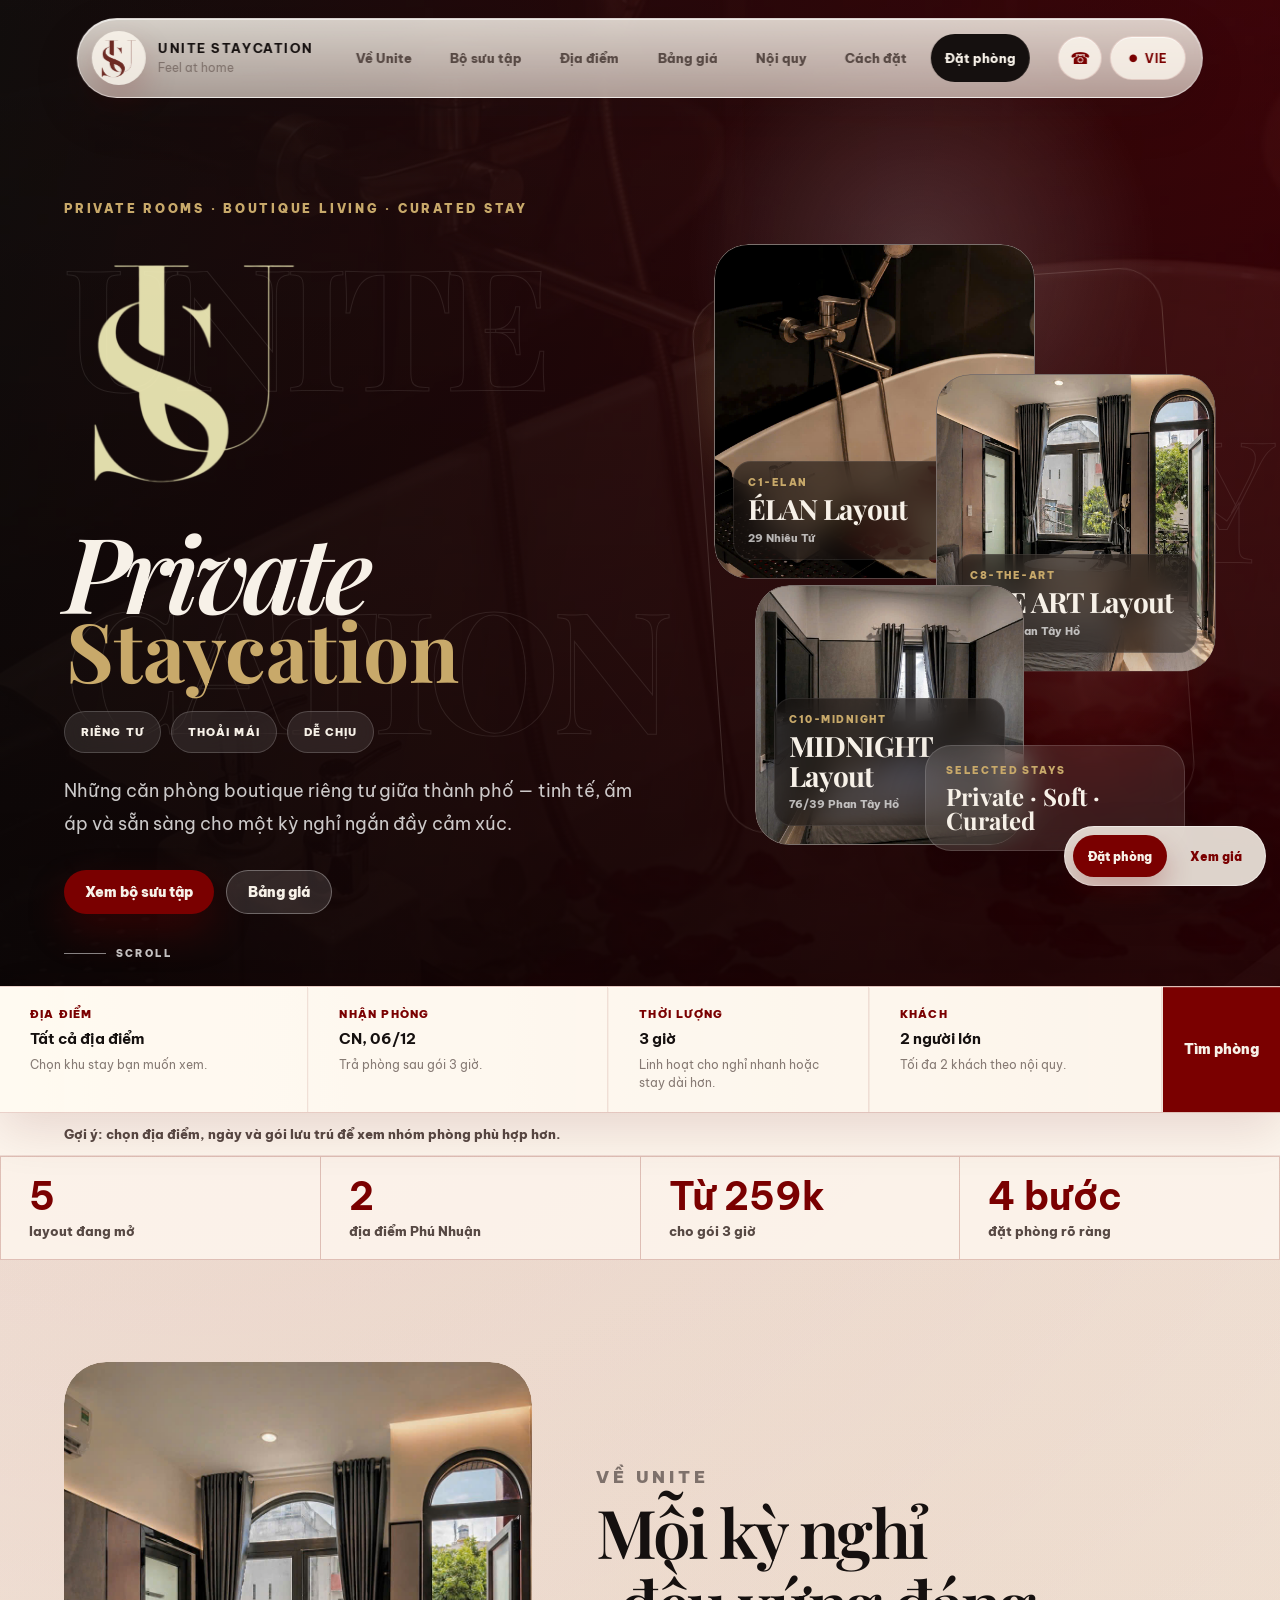
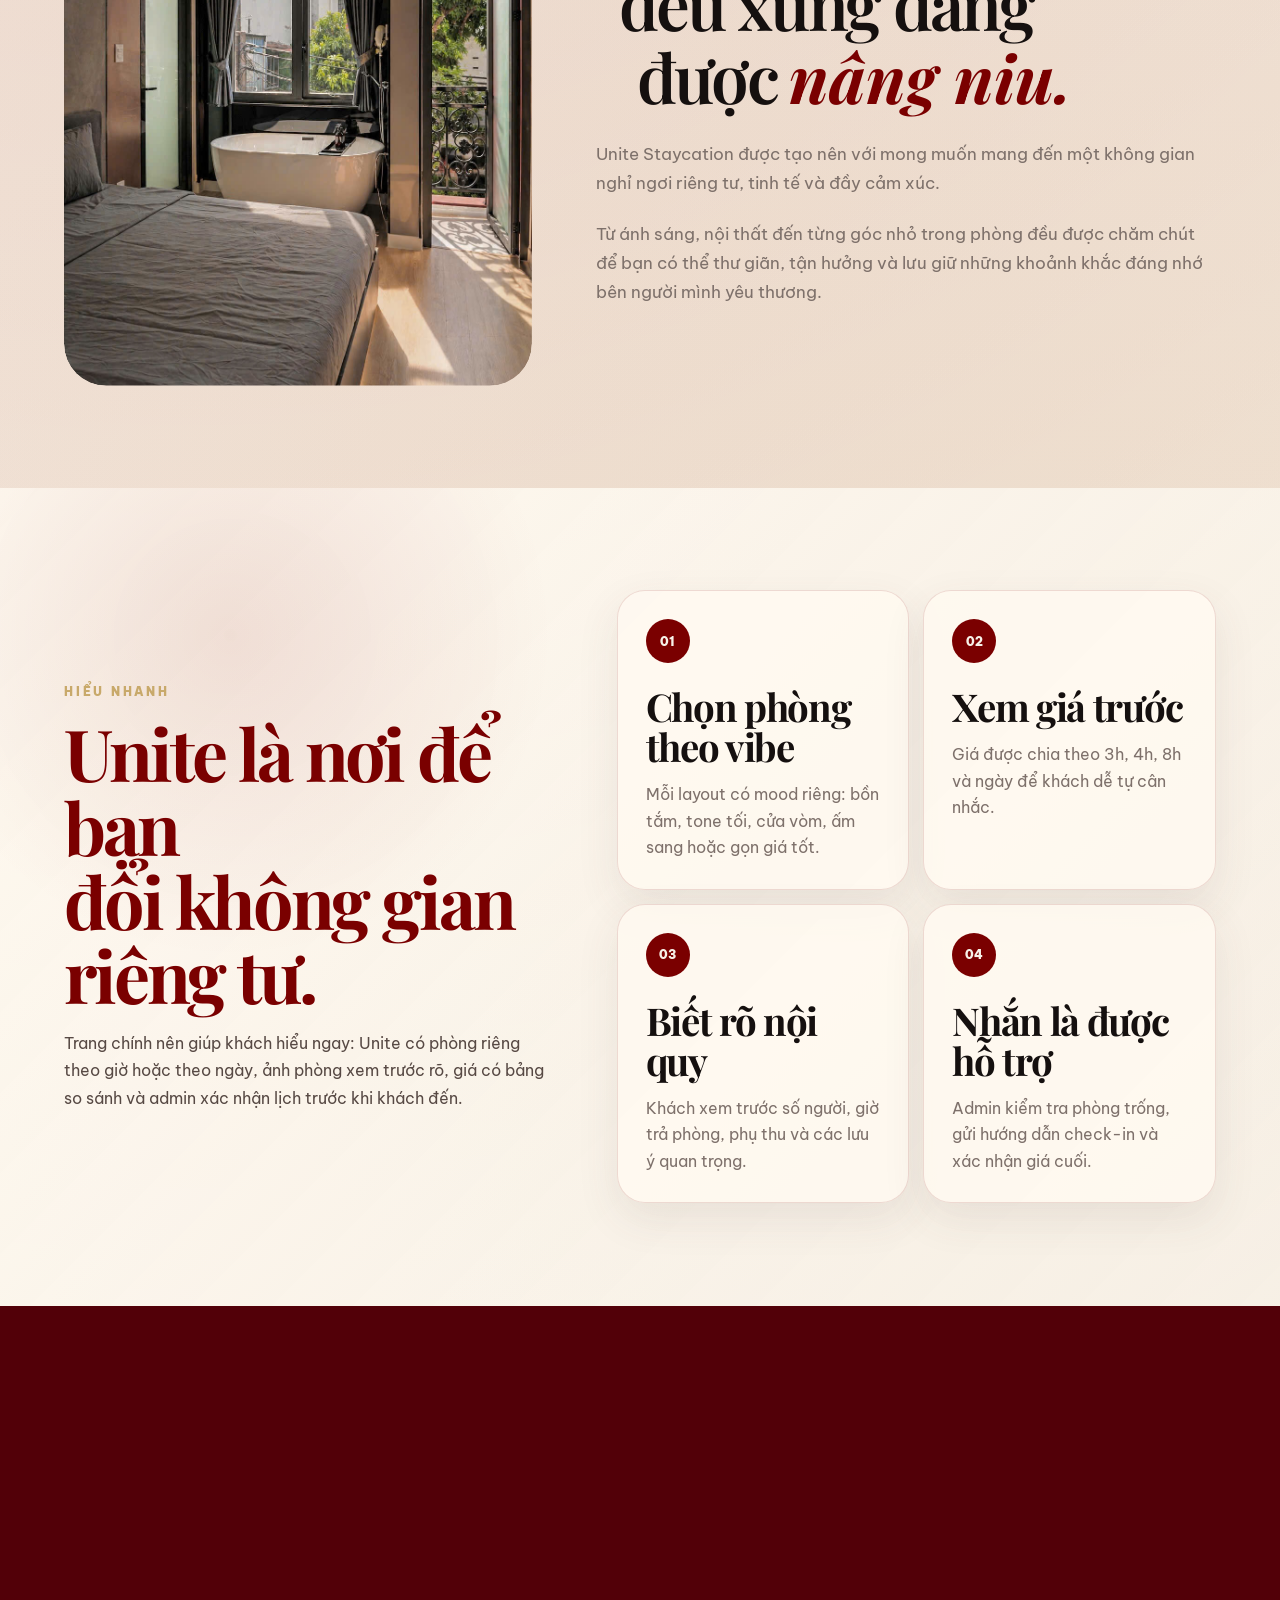
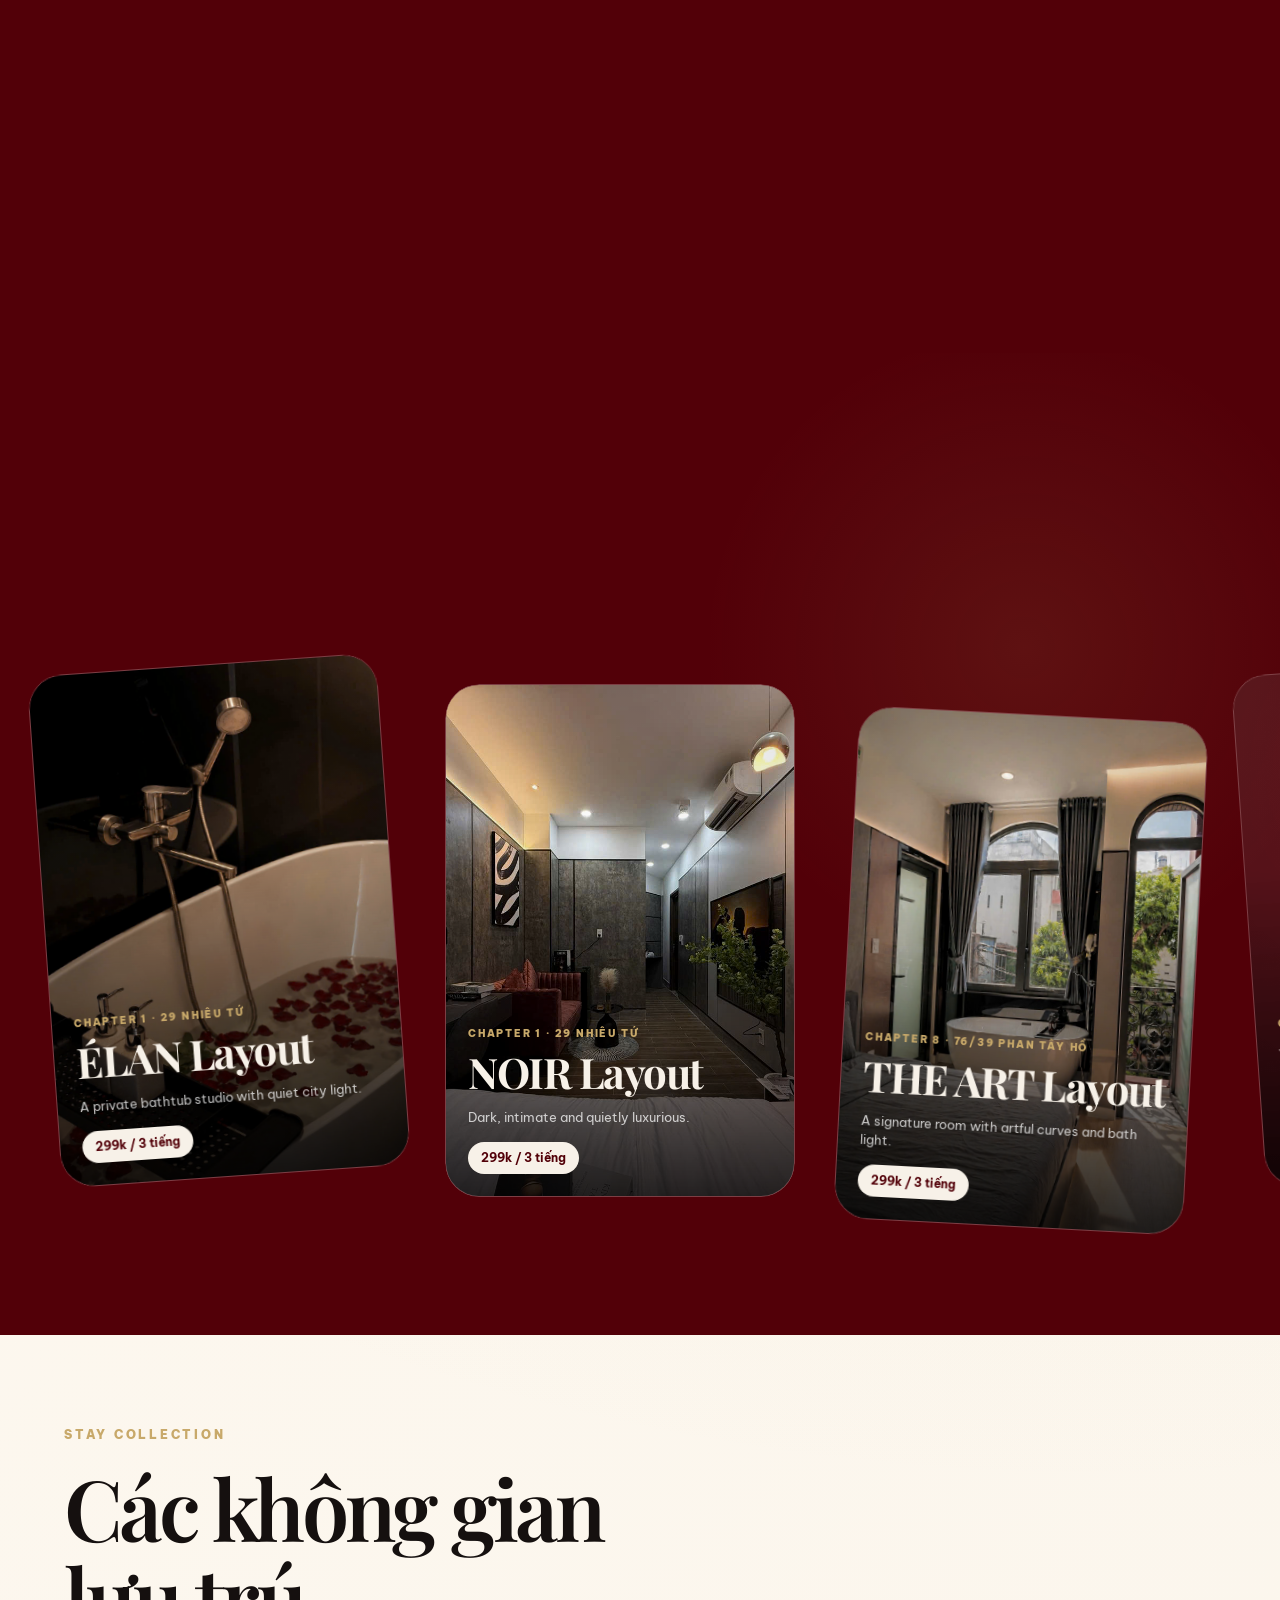
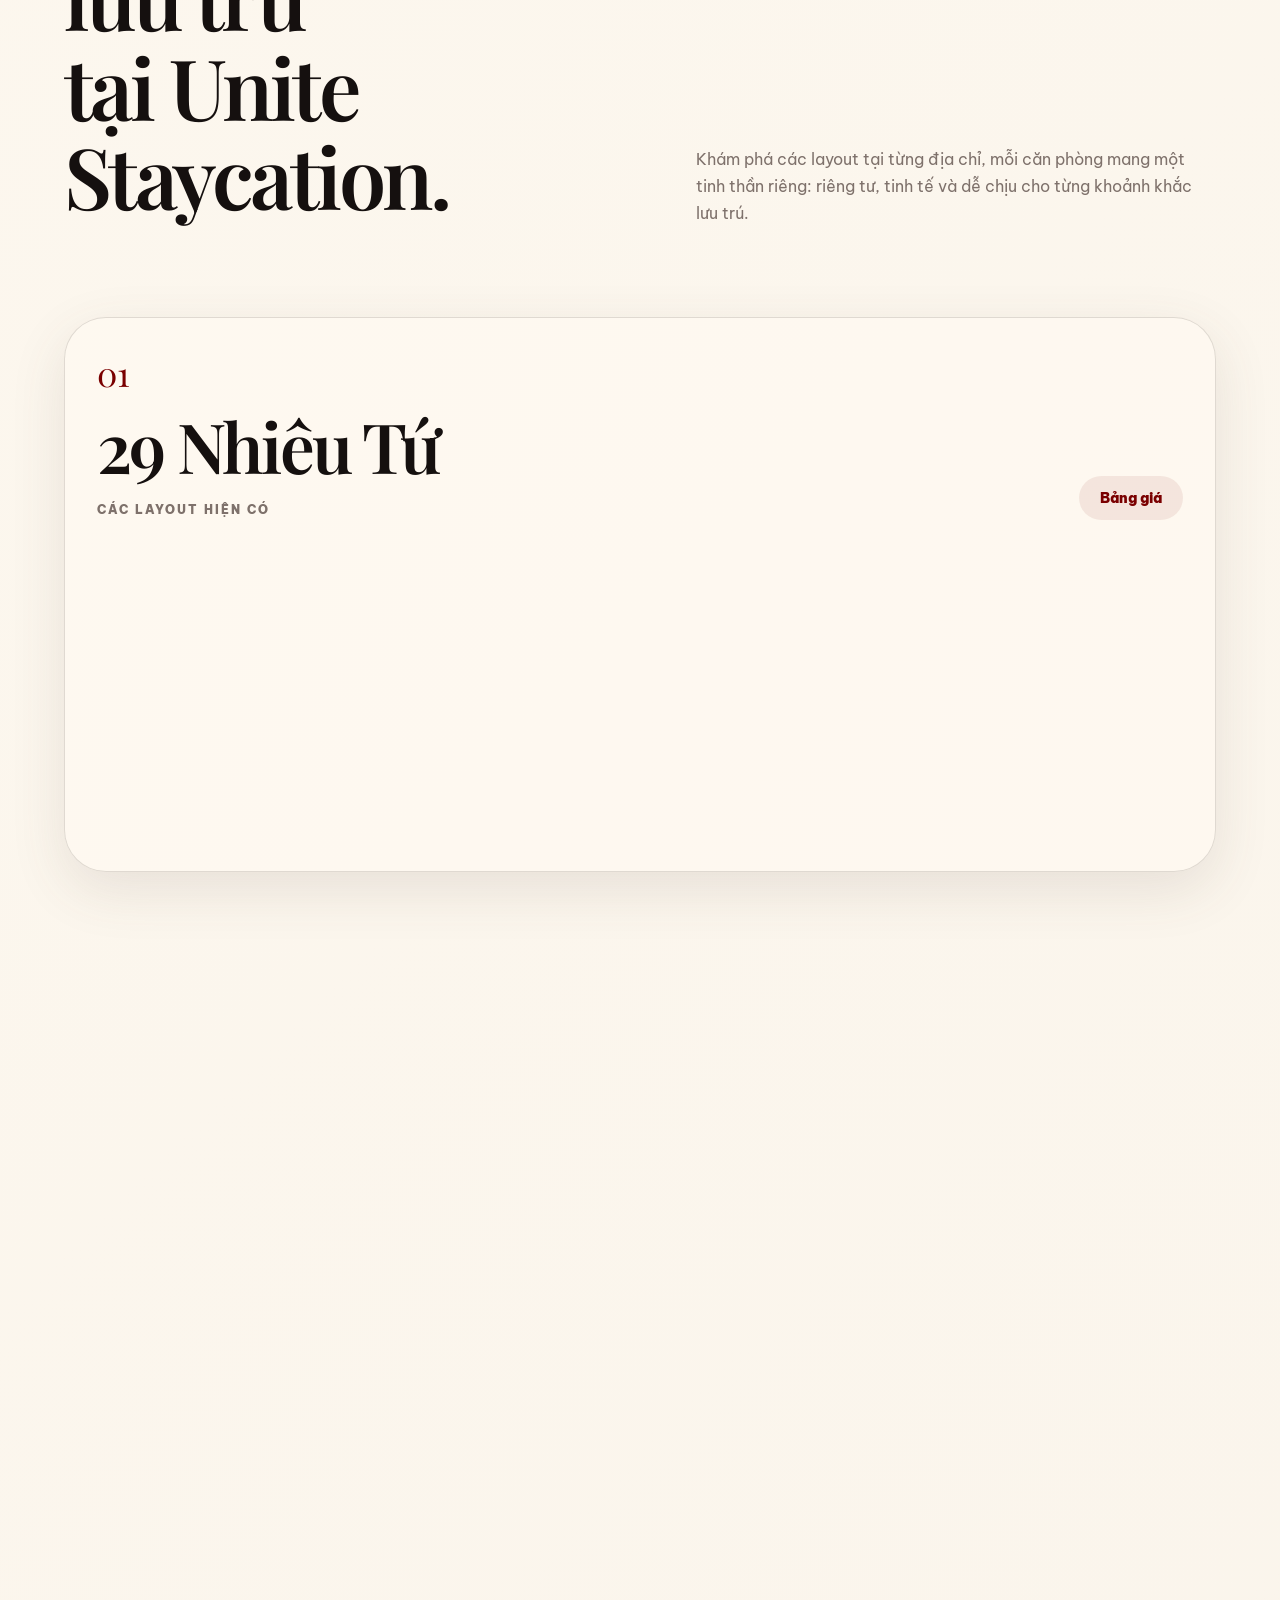
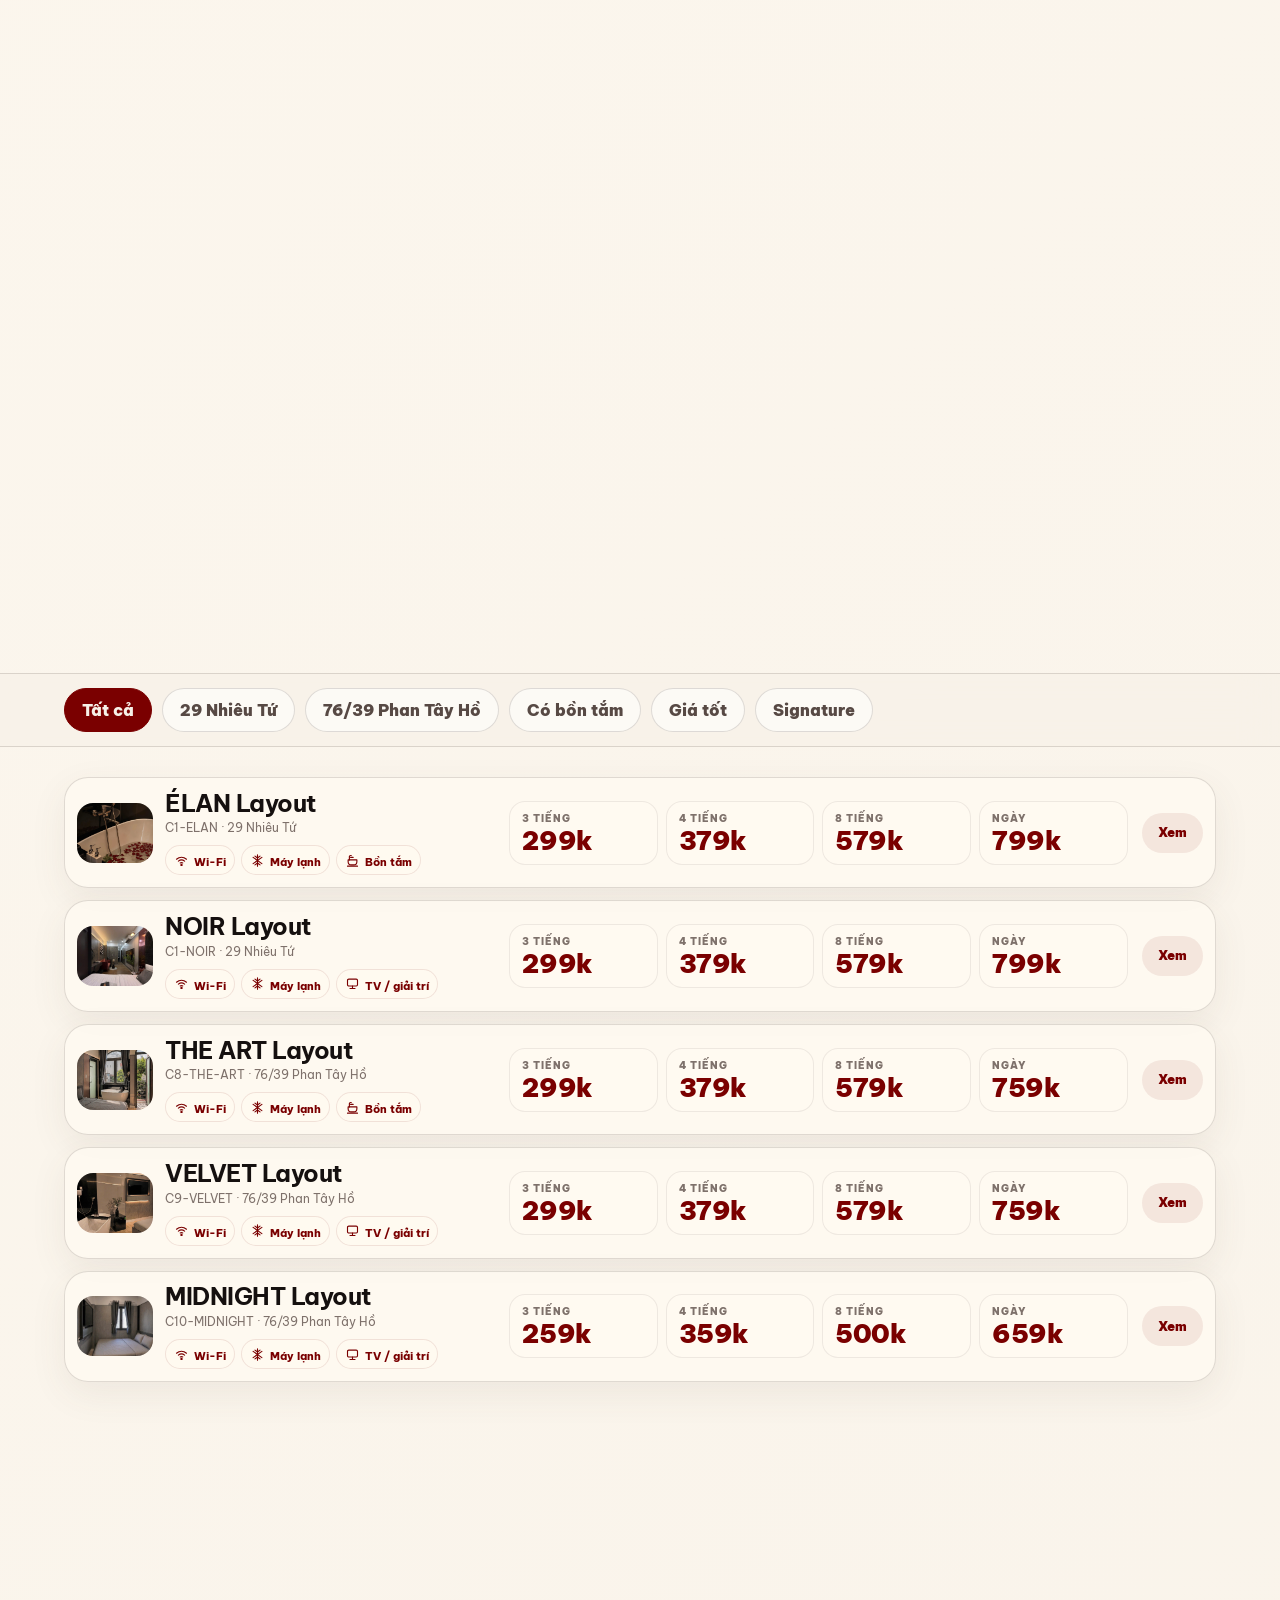
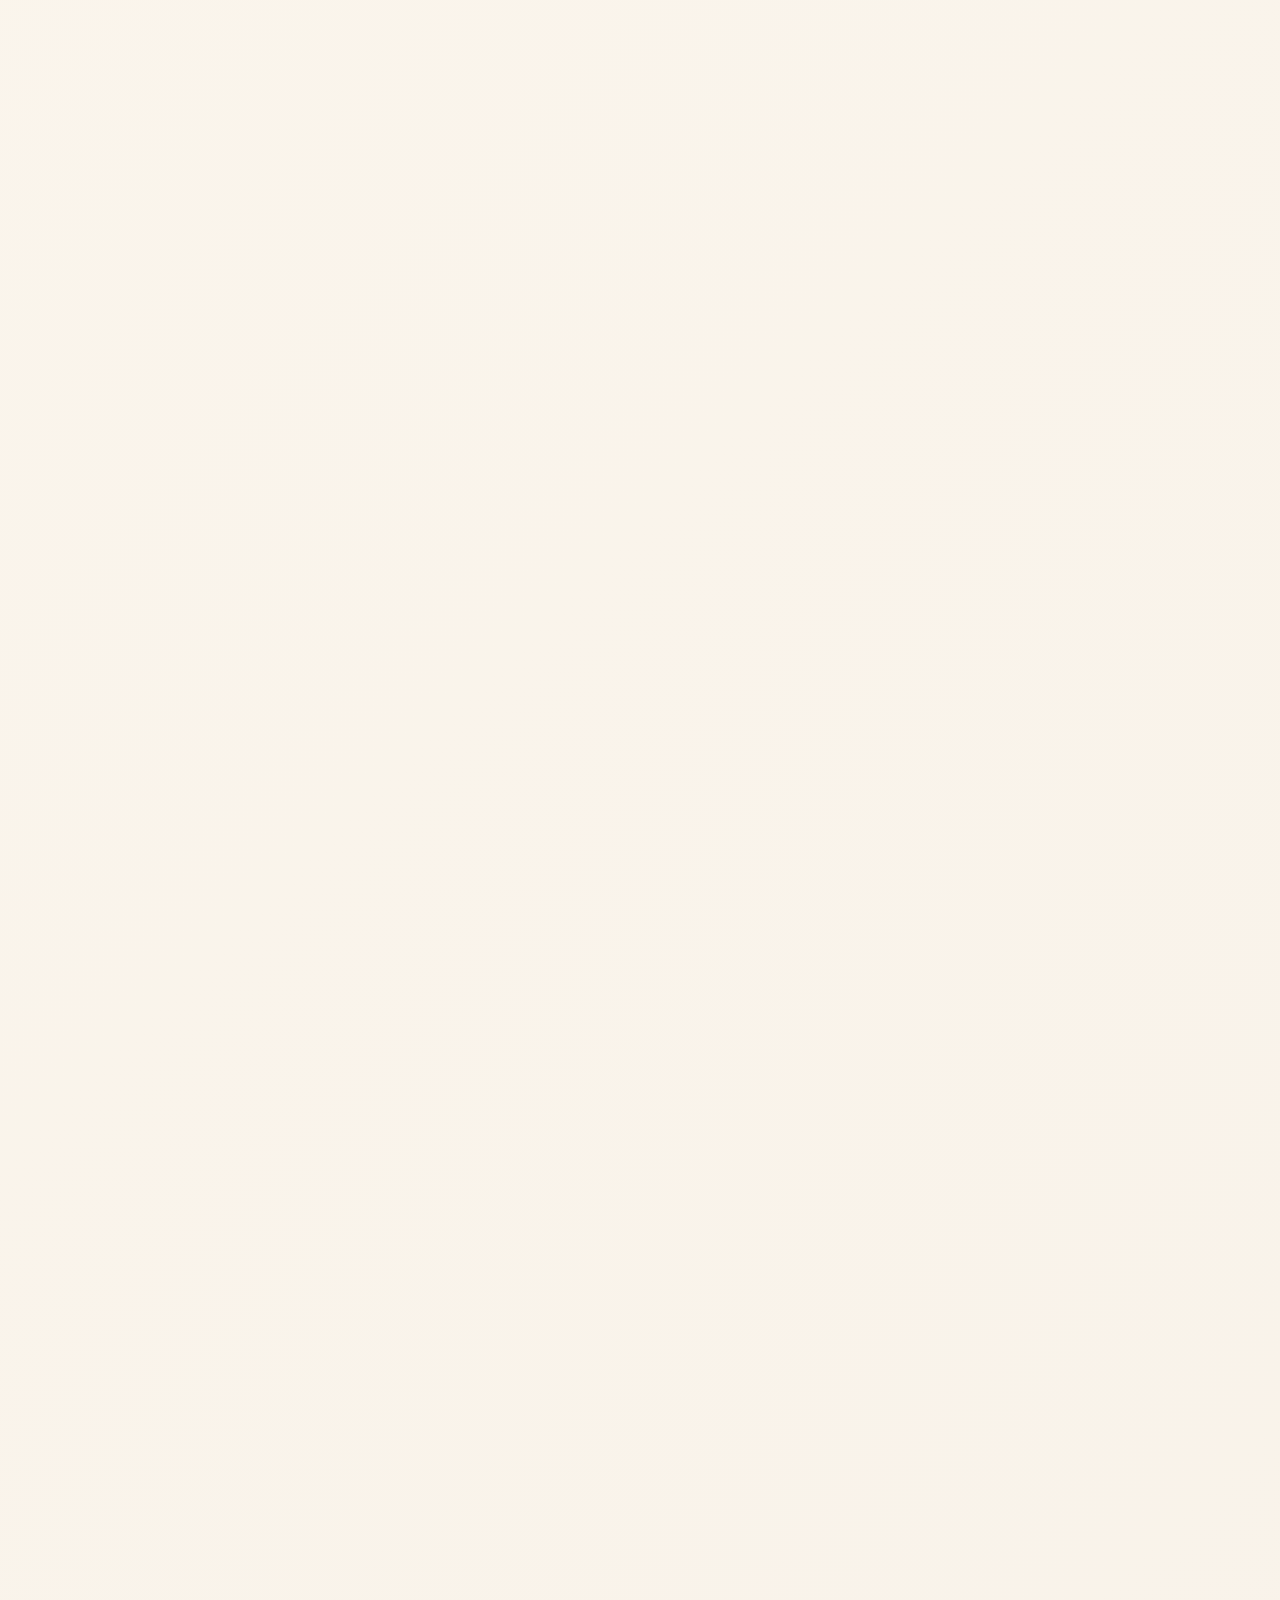
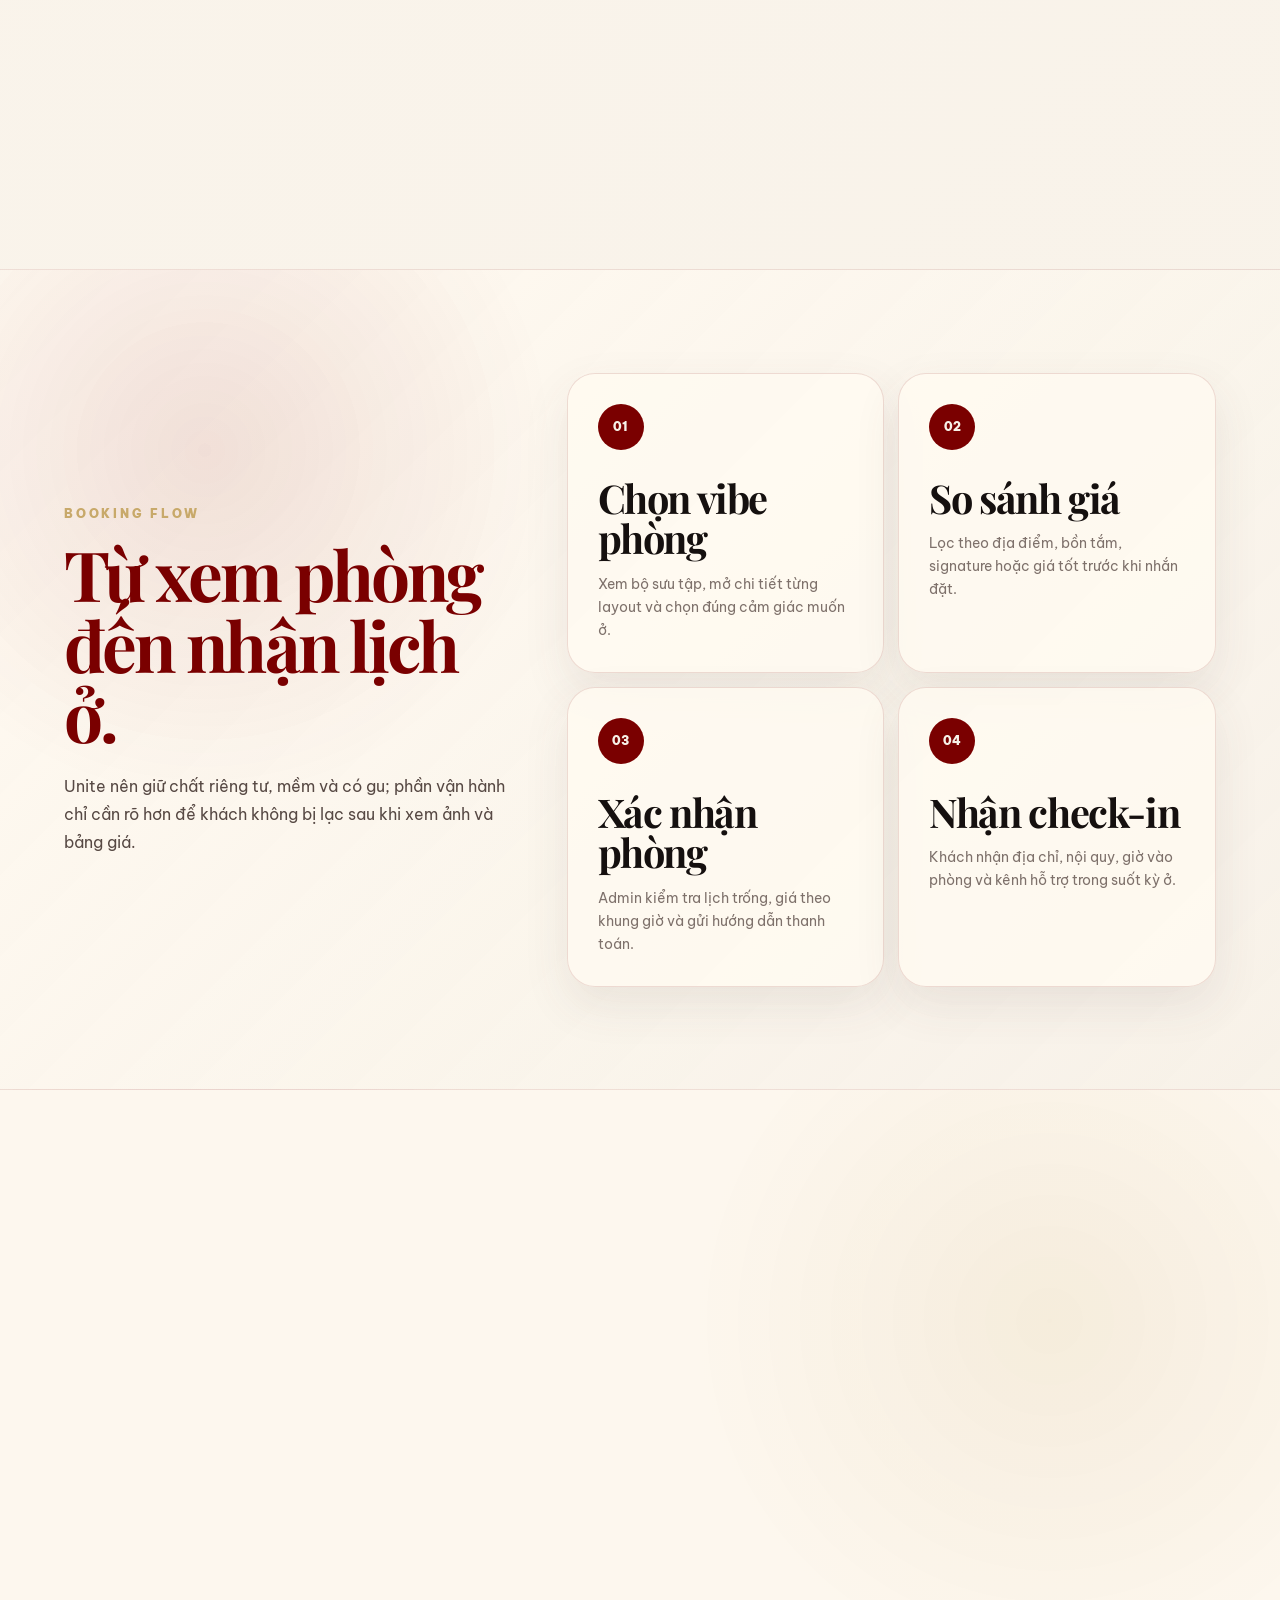
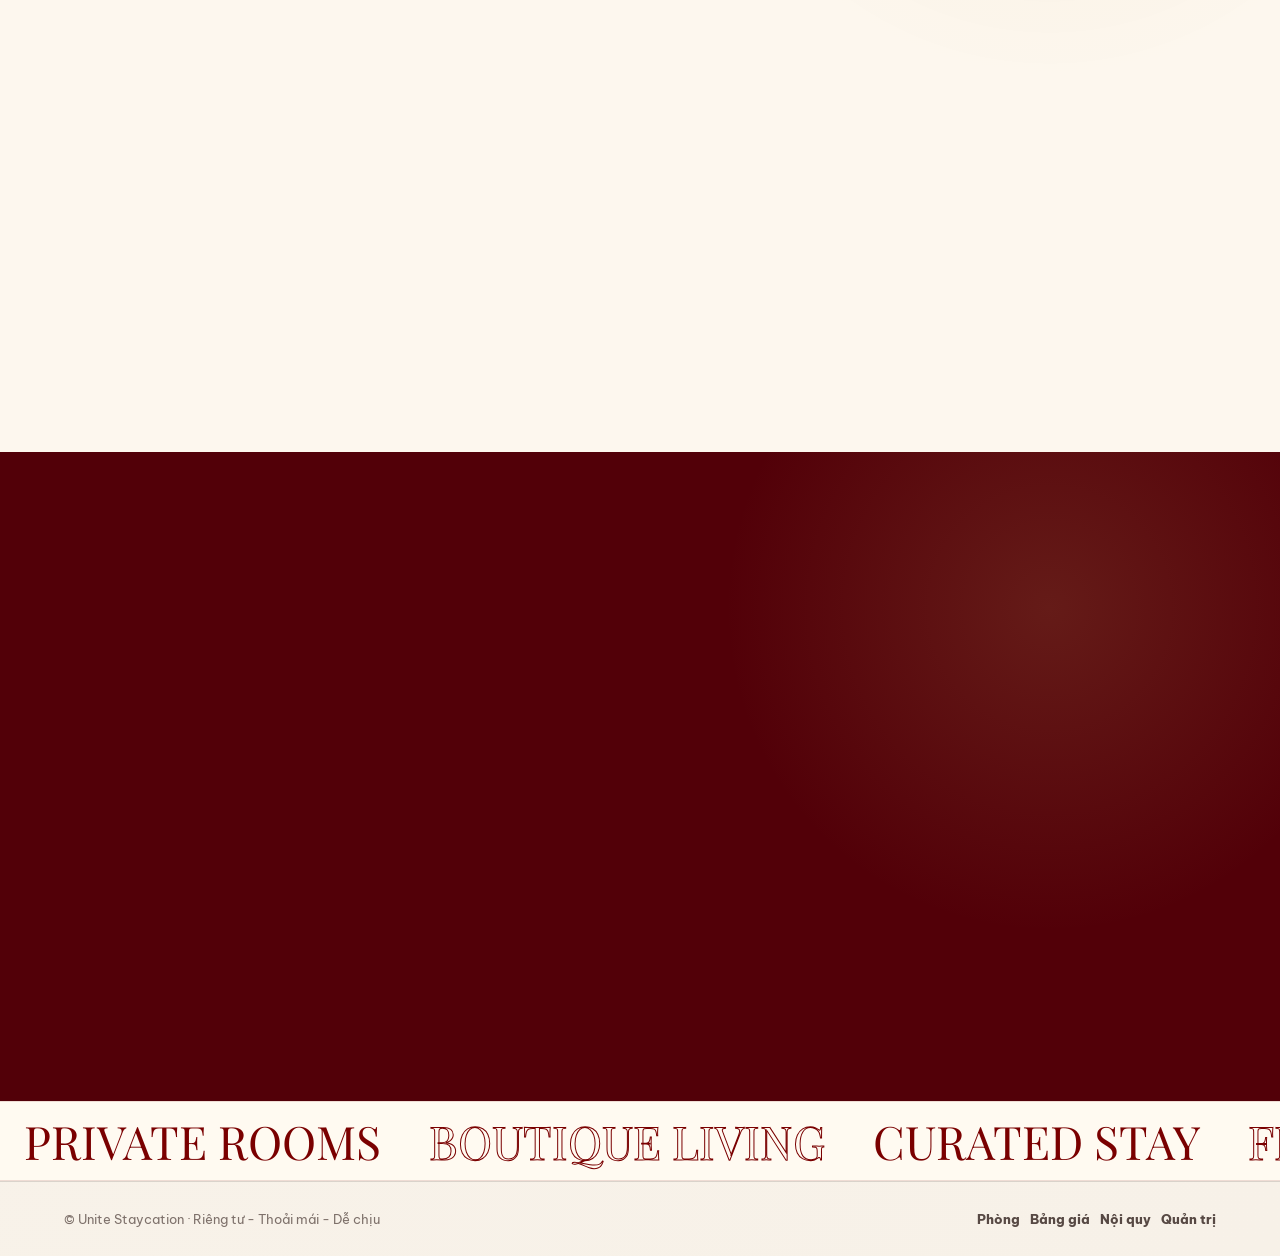
==== commit aef74b18: "Add files via upload" ====
--- a/index.html
+++ b/index.html
@@ -6,6 +6,7 @@
   <title>Unite Staycation | Boutique Private Rooms</title>
   <meta name="description" content="Unite Staycation - Riêng tư, thoải mái, dễ chịu. Khám phá các layout phòng, bảng giá, nội quy lưu trú và liên hệ." />
   <link rel="stylesheet" href="css/style.css" />
+  <link rel="stylesheet" href="css/custom.css?v=smart-dock-v89" />
 </head>
 <body data-page="home">
   <div class="page-progress" id="pageProgress"></div>
@@ -19,7 +20,7 @@
 
   <header class="site-header" id="siteHeader">
     <a class="brand" href="index.html" aria-label="Unite Staycation">
-      <span class="brand-logo"><img src="https://techbytruong.wordpress.com/wp-content/uploads/2026/06/logo-staycation.png" alt="Unite Staycation logo"></span>
+      <span class="brand-logo"><img src="logo/logo.png" alt="Unite Staycation logo"></span>
       <span class="brand-copy">
         <strong>Unite Staycation</strong>
         <small>Feel at home</small>
@@ -32,8 +33,23 @@
       <a href="#homes">Địa điểm</a>
       <a href="#priceList">Bảng giá</a>
       <a href="#rules">Nội quy</a>
-      <a class="nav-cta" href="#contact">Contact</a>
+      <a href="#bookingFlow">Cách đặt</a>
+      <a class="nav-cta" href="rooms.html">Đặt phòng</a>
     </nav>
+
+    <div class="header-tools" aria-label="Công cụ nhanh">
+      <button class="tool-icon" type="button" aria-label="Liên hệ nhanh">☎</button>
+      <div class="language-switcher" id="languageSwitcher">
+        <button class="language-current" type="button" id="languageToggle" aria-expanded="false">
+          <span>●</span><strong>VIE</strong>
+        </button>
+        <div class="language-menu" id="languageMenu" aria-label="Chọn ngôn ngữ">
+          <button type="button" data-lang="ENG"><span>●</span> ENG</button>
+          <button type="button" data-lang="VIE" class="active"><span>●</span> VIE</button>
+          <button type="button" data-lang="CHN"><span>●</span> CHN</button>
+        </div>
+      </div>
+    </div>
   </header>
 
   <main>
@@ -50,7 +66,7 @@
         <p class="eyebrow">Private rooms · Boutique living · Curated stay</p>
 
         <div class="hero-logo image-logo">
-          <img src="https://techbytruong.wordpress.com/wp-content/uploads/2026/06/logo-staycation.png" alt="Unite Staycation logo">
+          <img src="logo/logo.png" alt="Unite Staycation logo">
         </div>
 
         <h1 class="hero-title">
@@ -79,6 +95,124 @@
       <div class="scroll-cue" aria-hidden="true">
         <span></span>
         Scroll
+      </div>
+    </section>
+
+    <section class="home-booking-bar reveal-up" id="homeBookingBar" aria-label="Tìm phòng nhanh">
+      <div class="booking-field" data-panel="destination">
+        <button type="button" class="booking-trigger" aria-expanded="false">
+          <span>Địa điểm</span>
+          <strong id="bookingDestinationText">Tất cả địa điểm</strong>
+          <small>Chọn khu stay bạn muốn xem.</small>
+        </button>
+        <div class="booking-popover destination-popover" data-booking-panel="destination">
+          <button type="button" data-destination="all" class="active">Tất cả địa điểm <small>5 layout đang mở</small></button>
+          <button type="button" data-destination="29 Nhiêu Tứ">29 Nhiêu Tứ <small>Gần Phan Xích Long</small></button>
+          <button type="button" data-destination="76/39 Phan Tây Hồ">76/39 Phan Tây Hồ <small>Yên tĩnh, riêng tư</small></button>
+        </div>
+      </div>
+
+      <div class="booking-field" data-panel="dates">
+        <button type="button" class="booking-trigger" aria-expanded="false">
+          <span>Nhận phòng</span>
+          <strong id="bookingDateText">Hôm nay</strong>
+          <small id="bookingCheckoutText">Trả phòng theo gói đã chọn.</small>
+        </button>
+        <div class="booking-popover date-popover" data-booking-panel="dates">
+          <div class="calendar-toolbar">
+            <button type="button" id="calendarPrev" aria-label="Tháng trước">‹</button>
+            <strong>Lịch lưu trú</strong>
+            <button type="button" id="calendarNext" aria-label="Tháng sau">›</button>
+          </div>
+          <div class="calendar-months" id="bookingCalendar"></div>
+        </div>
+      </div>
+
+      <div class="booking-field" data-panel="duration">
+        <button type="button" class="booking-trigger" aria-expanded="false">
+          <span>Thời lượng</span>
+          <strong id="bookingDurationText">3 giờ</strong>
+          <small>Linh hoạt cho nghỉ nhanh hoặc stay dài hơn.</small>
+        </button>
+        <div class="booking-popover duration-popover" data-booking-panel="duration">
+          <button type="button" data-duration="3 tiếng" class="active">3 giờ <small>Nghỉ nhanh, xem phim</small></button>
+          <button type="button" data-duration="4 tiếng">4 giờ <small>Thoải mái hơn một chút</small></button>
+          <button type="button" data-duration="8 tiếng">8 giờ <small>Nửa ngày riêng tư</small></button>
+          <button type="button" data-duration="Ngày">Theo ngày <small>Ở lâu, check-in rõ lịch</small></button>
+        </div>
+      </div>
+
+      <div class="booking-field" data-panel="guests">
+        <button type="button" class="booking-trigger" aria-expanded="false">
+          <span>Khách</span>
+          <strong id="bookingGuestText">2 người lớn</strong>
+          <small>Tối đa 2 khách theo nội quy.</small>
+        </button>
+        <div class="booking-popover guest-popover" data-booking-panel="guests">
+          <div class="guest-row">
+            <span><strong>Người lớn</strong><small>Từ 13 tuổi trở lên</small></span>
+            <div class="counter-control">
+              <button type="button" data-counter="adults" data-step="-1">−</button>
+              <strong id="adultCount">2</strong>
+              <button type="button" data-counter="adults" data-step="1">+</button>
+            </div>
+          </div>
+          <div class="guest-row">
+            <span><strong>Trẻ em</strong><small>Dưới 13 tuổi</small></span>
+            <div class="counter-control">
+              <button type="button" data-counter="children" data-step="-1">−</button>
+              <strong id="childCount">0</strong>
+              <button type="button" data-counter="children" data-step="1">+</button>
+            </div>
+          </div>
+          <p>Unite ưu tiên tối đa 2 khách/phòng. Nếu có nhu cầu khác, admin sẽ xác nhận riêng.</p>
+        </div>
+      </div>
+
+      <button class="btn primary booking-search-btn" type="button" id="bookingSearchBtn">Tìm phòng</button>
+    </section>
+
+    <div class="booking-result-note" id="bookingResultNote" aria-live="polite">
+      Gợi ý: chọn địa điểm, ngày và gói lưu trú để xem nhóm phòng phù hợp hơn.
+    </div>
+
+    <section class="home-proof-strip reveal-up" aria-label="Tóm tắt Unite Staycation">
+      <div><strong>5</strong><span>layout đang mở</span></div>
+      <div><strong>2</strong><span>địa điểm Phú Nhuận</span></div>
+      <div><strong>Từ 259k</strong><span>cho gói 3 giờ</span></div>
+      <div><strong>4 bước</strong><span>đặt phòng rõ ràng</span></div>
+    </section>
+
+    <section id="quickUnderstand" class="quick-understand-section">
+      <div class="quick-understand-copy reveal-up">
+        <p class="section-kicker">Hiểu nhanh</p>
+        <h2 class="smart-title"><span class="title-row">Unite là nơi để bạn</span><span class="title-row">đổi không gian riêng tư.</span></h2>
+        <p>
+          Trang chính nên giúp khách hiểu ngay: Unite có phòng riêng theo giờ hoặc theo ngày, ảnh phòng xem trước rõ, giá có bảng so sánh và admin xác nhận lịch trước khi khách đến.
+        </p>
+      </div>
+
+      <div class="quick-understand-grid">
+        <article class="quick-card reveal-up">
+          <span>01</span>
+          <h3>Chọn phòng theo vibe</h3>
+          <p>Mỗi layout có mood riêng: bồn tắm, tone tối, cửa vòm, ấm sang hoặc gọn giá tốt.</p>
+        </article>
+        <article class="quick-card reveal-up">
+          <span>02</span>
+          <h3>Xem giá trước</h3>
+          <p>Giá được chia theo 3h, 4h, 8h và ngày để khách dễ tự cân nhắc.</p>
+        </article>
+        <article class="quick-card reveal-up">
+          <span>03</span>
+          <h3>Biết rõ nội quy</h3>
+          <p>Khách xem trước số người, giờ trả phòng, phụ thu và các lưu ý quan trọng.</p>
+        </article>
+        <article class="quick-card reveal-up">
+          <span>04</span>
+          <h3>Nhắn là được hỗ trợ</h3>
+          <p>Admin kiểm tra phòng trống, gửi hướng dẫn check-in và xác nhận giá cuối.</p>
+        </article>
       </div>
     </section>
 
@@ -97,12 +231,49 @@
       </div>
     </section>
 
+    <section id="stayMatch" class="stay-match-section">
+      <div class="section-line-heading reveal-up">
+        <div>
+          <p class="section-kicker">Chọn nhanh theo nhu cầu</p>
+          <h2>Bạn đang cần kiểu stay nào?</h2>
+        </div>
+        <p>Khách mới thường không biết nên bắt đầu từ đâu. Các lựa chọn này dẫn thẳng đến layout phù hợp nhất.</p>
+      </div>
+
+      <div class="stay-match-grid">
+        <a class="match-card reveal-up" href="room.html?id=C1-ELAN">
+          <img src="img/C1-ELAN/0.jpg" alt="ÉLAN Layout" loading="lazy">
+          <span>Bồn tắm · Couple</span>
+          <h3>Muốn một buổi riêng tư có điểm nhấn.</h3>
+          <p>Gợi ý: ÉLAN Layout, hợp dịp kỷ niệm, nghỉ ngắn hoặc chụp hình lifestyle.</p>
+        </a>
+        <a class="match-card reveal-up" href="room.html?id=C8-THE-ART">
+          <img src="img/C8-THE-ART/0.jpg" alt="THE ART Layout" loading="lazy">
+          <span>Signature · Cửa vòm</span>
+          <h3>Muốn phòng đẹp và có gu hơn.</h3>
+          <p>Gợi ý: THE ART Layout, nổi bật nhờ đường cong, ánh sáng và bồn tắm rời.</p>
+        </a>
+        <a class="match-card reveal-up" href="room.html?id=C10-MIDNIGHT">
+          <img src="img/C10-MIDNIGHT/0.jpg" alt="MIDNIGHT Layout" loading="lazy">
+          <span>Giá tốt · Gọn sạch</span>
+          <h3>Cần một nơi riêng tư dễ đặt.</h3>
+          <p>Gợi ý: MIDNIGHT Layout, tối giản, tiện và dễ tiếp cận hơn về giá.</p>
+        </a>
+        <a class="match-card reveal-up" href="room.html?id=C1-NOIR">
+          <img src="img/C1-NOIR/0.jpg" alt="NOIR Layout" loading="lazy">
+          <span>Tone tối · Private</span>
+          <h3>Thích không gian trầm và cá tính.</h3>
+          <p>Gợi ý: NOIR Layout, hợp xem phim, nghỉ vài giờ hoặc một tối yên tĩnh.</p>
+        </a>
+      </div>
+    </section>
+
     <!-- Room Collection được đẩy lên trước Stay Collection -->
     <section id="roomReel" class="reel-section">
       <div class="reel-heading reveal-up">
         <div>
           <p class="section-kicker">Room Collection</p>
-          <h2>Khám phá những căn phòng mang dấu ấn riêng.</h2>
+          <h2 class="smart-title reel-title"><span class="title-row">Khám phá những căn phòng</span><span class="title-row">mang dấu ấn riêng.</span></h2>
         </div>
         <div class="reel-controls" aria-label="Điều khiển Room Collection">
           <button class="circle-btn" id="reelPrev" type="button" aria-label="Lùi">‹</button>
@@ -122,7 +293,7 @@
 
       <div class="about-copy reveal-up">
         <p class="section-kicker">Về Unite</p>
-        <h2>Mỗi kỳ nghỉ đều xứng đáng được <em>nâng niu</em>.</h2>
+        <h2 class="smart-title about-title"><span class="title-row">Mỗi kỳ nghỉ</span><span class="title-row">đều xứng đáng</span><span class="title-row title-row-inline">được <em>nâng niu.</em></span></h2>
         <p>
           Unite Staycation được tạo nên với mong muốn mang đến một không gian nghỉ ngơi riêng tư,
           tinh tế và đầy cảm xúc.
@@ -137,7 +308,7 @@
     <section id="homes" class="section editorial-intro">
       <div class="reveal-up">
         <p class="section-kicker">Stay Collection</p>
-        <h2>Các không gian lưu trú tại Unite Staycation.</h2>
+        <h2 class="smart-title homes-title"><span class="title-row">Các không gian lưu trú</span><span class="title-row">tại Unite Staycation.</span></h2>
       </div>
       <p class="section-desc reveal-up">
         Khám phá các layout tại từng địa chỉ, mỗi căn phòng mang một tinh thần riêng: riêng tư, tinh tế và dễ chịu cho từng khoảnh khắc lưu trú.
@@ -172,7 +343,7 @@
       <div class="section price-intro">
         <div class="reveal-up">
           <p class="section-kicker">Stay price</p>
-          <h2>Bảng giá lưu trú</h2>
+          <h2 class="smart-title price-title"><span class="keep-phrase">Bảng giá</span> <span class="keep-phrase">lưu trú</span></h2>
         </div>
         <p class="section-desc reveal-up">
           Tham khảo khung giá theo thời lượng lưu trú. Giá có thể thay đổi theo thời điểm, ngày đặc biệt và tình trạng phòng thực tế.
@@ -193,43 +364,127 @@
       </section>
     </section>
 
+    <section id="bookingFlow" class="booking-flow-section">
+      <div class="booking-flow-copy reveal-up">
+        <p class="section-kicker">Booking flow</p>
+        <h2 class="smart-title"><span class="title-row">Từ xem phòng</span><span class="title-row">đến nhận lịch ở.</span></h2>
+        <p>
+          Unite nên giữ chất riêng tư, mềm và có gu; phần vận hành chỉ cần rõ hơn để khách không bị lạc sau khi xem ảnh và bảng giá.
+        </p>
+      </div>
+
+      <div class="booking-flow-grid">
+        <article class="flow-card reveal-up">
+          <span>01</span>
+          <h3>Chọn vibe phòng</h3>
+          <p>Xem bộ sưu tập, mở chi tiết từng layout và chọn đúng cảm giác muốn ở.</p>
+        </article>
+        <article class="flow-card reveal-up">
+          <span>02</span>
+          <h3>So sánh giá</h3>
+          <p>Lọc theo địa điểm, bồn tắm, signature hoặc giá tốt trước khi nhắn đặt.</p>
+        </article>
+        <article class="flow-card reveal-up">
+          <span>03</span>
+          <h3>Xác nhận phòng</h3>
+          <p>Admin kiểm tra lịch trống, giá theo khung giờ và gửi hướng dẫn thanh toán.</p>
+        </article>
+        <article class="flow-card reveal-up">
+          <span>04</span>
+          <h3>Nhận check-in</h3>
+          <p>Khách nhận địa chỉ, nội quy, giờ vào phòng và kênh hỗ trợ trong suốt kỳ ở.</p>
+        </article>
+      </div>
+    </section>
+
     <section id="rules" class="rules-section">
       <div class="rules-card reveal-up">
         <div class="rules-brand image-logo">
-          <img src="https://techbytruong.wordpress.com/wp-content/uploads/2026/06/logo-staycation.png" alt="Unite Staycation logo">
-        </div>
-
-        <h2>Nội quy lưu trú</h2>
+          <img src="logo/logo.png" alt="Unite Staycation logo">
+        </div>
+
+        <h2 class="smart-title rules-title"><span class="title-row">Nội quy</span><span class="title-row">lưu trú</span></h2>
         <div class="ornament" aria-hidden="true"></div>
         <p class="rules-subtitle">House Rules</p>
 
         <div class="rules-list" id="rulesList"></div>
 
         <p class="thank-you">Thank you for staying with us!</p>
+      </div>
+    </section>
+
+    <section id="homeFaq" class="home-faq-section">
+      <div class="section-line-heading reveal-up">
+        <div>
+          <p class="section-kicker">FAQ nhanh</p>
+          <h2>Những câu khách thường hỏi trước khi nhắn đặt.</h2>
+        </div>
+        <p>Trả lời trước các câu cơ bản giúp khách yên tâm hơn và giảm vòng hỏi qua lại.</p>
+      </div>
+
+      <div class="home-faq-grid">
+        <article class="home-faq-card reveal-up">
+          <h3>Unite đặt theo giờ hay theo ngày?</h3>
+          <p>Có cả hai. Khách có thể tham khảo các gói 3h, 4h, 8h và ngày trong bảng giá.</p>
+        </article>
+        <article class="home-faq-card reveal-up">
+          <h3>Phòng phù hợp cho mấy người?</h3>
+          <p>Mỗi phòng ưu tiên tối đa 2 khách để giữ sự riêng tư, sạch sẽ và thoải mái.</p>
+        </article>
+        <article class="home-faq-card reveal-up">
+          <h3>Làm sao biết còn phòng?</h3>
+          <p>Khách gửi mã phòng và khung giờ mong muốn. Admin sẽ kiểm tra lịch trống trước khi chốt.</p>
+        </article>
+        <article class="home-faq-card reveal-up">
+          <h3>Giá trên web có phải giá cuối?</h3>
+          <p>Đó là giá tham khảo rõ theo khung giờ. Giá cuối có thể thay đổi theo ngày đặc biệt hoặc tình trạng phòng.</p>
+        </article>
+        <article class="home-faq-card reveal-up">
+          <h3>Địa điểm ở đâu?</h3>
+          <p>Hiện có các layout tại 29 Nhiêu Tứ và 76/39 Phan Tây Hồ, đều ở khu Phú Nhuận.</p>
+        </article>
+        <article class="home-faq-card reveal-up">
+          <h3>Cần đọc nội quy không?</h3>
+          <p>Nên đọc trước để tránh phụ thu trễ giờ, vượt số khách hoặc phát sinh không mong muốn.</p>
+        </article>
       </div>
     </section>
 
     <section id="contact" class="contact-section">
       <div class="contact-copy reveal-up">
         <p class="section-kicker">Contact</p>
-        <h2>Book your <em>private escape</em>.</h2>
-        <p>Thông tin liên hệ có thể điền sau. Khung đã chuẩn bị sẵn cho Facebook, Instagram, TikTok và Zalo.</p>
+        <h2 class="smart-title contact-title"><span class="title-row">Book your</span><span class="title-row"><em>private escape</em>.</span></h2>
+        <p>Phần liên hệ nên là nơi chốt hành động: chọn phòng, xem giá, đọc nội quy và chuyển nhanh qua hub quản trị khi cần cập nhật nội dung.</p>
       </div>
 
       <div class="contact-grid reveal-up">
-        <a href="#" class="contact-item"><span>FB</span><strong>Facebook</strong><small>Điền link sau</small></a>
-        <a href="#" class="contact-item"><span>IG</span><strong>Instagram</strong><small>Điền link sau</small></a>
-        <a href="#" class="contact-item"><span>TT</span><strong>TikTok</strong><small>Điền link sau</small></a>
-        <a href="#" class="contact-item"><span>ZA</span><strong>Zalo</strong><small>Điền link sau</small></a>
+        <a href="#roomReel" class="contact-item"><span>RM</span><strong>Room</strong><small>Xem lại bộ sưu tập phòng</small></a>
+        <a href="#priceList" class="contact-item"><span>PR</span><strong>Price</strong><small>So sánh giá theo khung giờ</small></a>
+        <a href="#rules" class="contact-item"><span>RL</span><strong>Rules</strong><small>Nội quy gửi trước khi check-in</small></a>
+        <a href="#bookingFlow" class="contact-item"><span>FL</span><strong>Flow</strong><small>Xem cách đặt và nhận check-in</small></a>
       </div>
     </section>
   </main>
 
   <footer class="site-footer">
-    <p>© Unite Staycation · Riêng tư - Thoải mái - Dễ chịu</p>
+    <div class="footer-grid">
+      <p>© Unite Staycation · Riêng tư - Thoải mái - Dễ chịu</p>
+      <nav class="footer-links" aria-label="Footer links">
+        <a href="#roomReel">Phòng</a>
+        <a href="#priceList">Bảng giá</a>
+        <a href="#rules">Nội quy</a>
+        <a href="admin.html">Quản trị</a>
+      </nav>
+    </div>
   </footer>
 
-  <script src="js/rooms.js"></script>
-  <script src="js/app.js"></script>
+  <div class="floating-contact" aria-label="Liên hệ nhanh">
+    <a href="#contact">Đặt phòng</a>
+    <a href="#priceList">Xem giá</a>
+  </div>
+
+  <script src="js/rooms.js?v=smart-dock-v89"></script>
+  <script src="js/app.js?v=smart-dock-v89"></script>
+  <script src="js/luxury-effects.js"></script>
 </body>
 </html>
--- a/css/style.css
+++ b/css/style.css
@@ -3048,3 +3048,782 @@
     animation: none !important;
   }
 }
+
+
+/* ===== V2.6.2 PATCH: mobile room detail must be single-column, no horizontal overflow ===== */
+
+/* Global overflow guard */
+html,
+body {
+  max-width: 100%;
+  overflow-x: hidden !important;
+}
+
+/* Header safety on small screens */
+@media (max-width: 900px) {
+  .site-header {
+    width: auto !important;
+    max-width: calc(100vw - 16px) !important;
+    left: 8px !important;
+    right: 8px !important;
+    gap: 8px !important;
+    overflow: hidden !important;
+  }
+
+  .brand {
+    min-width: 0 !important;
+    flex: 1 1 auto !important;
+  }
+
+  .brand-copy {
+    min-width: 0 !important;
+  }
+
+  .brand strong {
+    max-width: 185px !important;
+    overflow: hidden !important;
+    text-overflow: ellipsis !important;
+    white-space: nowrap !important;
+  }
+
+  .top-nav {
+    flex: 0 0 auto !important;
+  }
+
+  .top-nav a:not(.nav-cta) {
+    display: none !important;
+  }
+
+  .nav-cta {
+    max-width: 88px !important;
+    min-height: 40px !important;
+    padding: 0 12px !important;
+    overflow: hidden !important;
+    text-overflow: ellipsis !important;
+    white-space: nowrap !important;
+    font-size: 12px !important;
+  }
+}
+
+/* Force room detail into a clean mobile bio layout */
+@media (max-width: 900px) {
+  body[data-page="room"] .room-detail-page {
+    width: 100% !important;
+    max-width: 100vw !important;
+    padding: calc(92px + env(safe-area-inset-top)) 14px calc(92px + env(safe-area-inset-bottom)) !important;
+    overflow-x: hidden !important;
+  }
+
+  body[data-page="room"] .detail-top {
+    display: grid !important;
+    grid-template-columns: 1fr !important;
+    gap: 14px !important;
+    width: 100% !important;
+    max-width: 100% !important;
+    align-items: stretch !important;
+  }
+
+  body[data-page="room"] .detail-cover,
+  body[data-page="room"] .detail-info {
+    width: 100% !important;
+    max-width: 100% !important;
+    min-width: 0 !important;
+    box-sizing: border-box !important;
+  }
+
+  body[data-page="room"] .detail-cover {
+    min-height: 0 !important;
+    height: auto !important;
+    aspect-ratio: 4 / 5 !important;
+    border-radius: 28px !important;
+    clip-path: inset(0 round 28px) !important;
+  }
+
+  body[data-page="room"] .detail-cover img {
+    width: 100% !important;
+    height: 100% !important;
+    object-fit: cover !important;
+  }
+
+  body[data-page="room"] .detail-info {
+    min-height: 0 !important;
+    padding: 24px 18px !important;
+    border-radius: 28px !important;
+  }
+
+  body[data-page="room"] .detail-info .eyebrow {
+    margin-bottom: 12px !important;
+    font-size: 10px !important;
+    line-height: 1.45 !important;
+    letter-spacing: 0.16em !important;
+  }
+
+  body[data-page="room"] .detail-info h1 {
+    max-width: 100% !important;
+    margin: 0 !important;
+    font-size: clamp(44px, 13vw, 68px) !important;
+    line-height: 0.9 !important;
+    letter-spacing: -0.055em !important;
+    overflow-wrap: normal !important;
+  }
+
+  body[data-page="room"] .detail-desc {
+    max-width: 100% !important;
+    margin-top: 16px !important;
+    color: rgba(255,255,255,0.78) !important;
+    font-size: 14px !important;
+    line-height: 1.65 !important;
+  }
+
+  body[data-page="room"] .tag-list {
+    gap: 7px !important;
+    margin-top: 14px !important;
+  }
+
+  body[data-page="room"] .tag {
+    padding: 7px 9px !important;
+    font-size: 11px !important;
+  }
+
+  body[data-page="room"] .detail-price-compact {
+    margin-top: 16px !important;
+  }
+
+  body[data-page="room"] .compact-price-line {
+    display: grid !important;
+    grid-template-columns: repeat(2, minmax(0, 1fr)) !important;
+    gap: 8px !important;
+  }
+
+  body[data-page="room"] .compact-price-line span {
+    min-width: 0 !important;
+    padding: 11px 10px !important;
+    border-radius: 16px !important;
+    font-size: 25px !important;
+    text-align: left !important;
+  }
+
+  body[data-page="room"] .compact-price-line small {
+    font-size: 9px !important;
+    letter-spacing: 0.08em !important;
+  }
+
+  body[data-page="room"] .address-box {
+    margin-top: 14px !important;
+    padding: 14px !important;
+    border-radius: 18px !important;
+  }
+
+  body[data-page="room"] .detail-actions {
+    display: grid !important;
+    grid-template-columns: 1fr !important;
+    gap: 10px !important;
+    margin-top: 16px !important;
+  }
+
+  body[data-page="room"] .detail-actions .btn {
+    width: 100% !important;
+  }
+
+  body[data-page="room"] .detail-body {
+    display: grid !important;
+    grid-template-columns: 1fr !important;
+    gap: 14px !important;
+    width: 100% !important;
+    max-width: 100% !important;
+    margin-top: 14px !important;
+  }
+
+  body[data-page="room"] .gallery-panel {
+    width: 100% !important;
+    max-width: 100% !important;
+    padding: 18px !important;
+    border-radius: 28px !important;
+  }
+
+  body[data-page="room"] .gallery-heading {
+    display: flex !important;
+    align-items: end !important;
+    justify-content: space-between !important;
+    gap: 12px !important;
+    margin-bottom: 14px !important;
+  }
+
+  body[data-page="room"] .gallery-heading h2 {
+    font-size: clamp(38px, 11vw, 54px) !important;
+    line-height: 0.9 !important;
+  }
+
+  body[data-page="room"] .gallery-heading span {
+    flex: 0 0 auto !important;
+    font-size: 10px !important;
+  }
+
+  body[data-page="room"] .gallery-grid {
+    display: grid !important;
+    grid-template-columns: repeat(2, minmax(0, 1fr)) !important;
+    gap: 8px !important;
+  }
+
+  body[data-page="room"] .gallery-item {
+    width: 100% !important;
+    border-radius: 16px !important;
+    clip-path: inset(0 round 16px) !important;
+    aspect-ratio: 1 / 1 !important;
+  }
+
+  body[data-page="room"] .gallery-item:first-child {
+    grid-column: span 2 !important;
+    grid-row: auto !important;
+    aspect-ratio: 16 / 10 !important;
+  }
+
+  body[data-page="room"] .detail-note {
+    display: none !important;
+  }
+
+  body[data-page="room"] .floating-book {
+    display: flex !important;
+    width: min(560px, calc(100vw - 24px)) !important;
+  }
+}
+
+/* Extra small phones */
+@media (max-width: 390px) {
+  body[data-page="room"] .room-detail-page {
+    padding-left: 10px !important;
+    padding-right: 10px !important;
+  }
+
+  .brand strong {
+    max-width: 145px !important;
+  }
+
+  .nav-cta {
+    max-width: 70px !important;
+    padding: 0 10px !important;
+  }
+
+  body[data-page="room"] .detail-cover {
+    aspect-ratio: 4 / 5.4 !important;
+  }
+
+  body[data-page="room"] .detail-info {
+    padding: 22px 16px !important;
+  }
+
+  body[data-page="room"] .detail-info h1 {
+    font-size: clamp(40px, 12vw, 58px) !important;
+  }
+
+  body[data-page="room"] .compact-price-line span {
+    font-size: 23px !important;
+  }
+}
+
+
+/* ===== V2.6.3 PATCH: mobile hero clean luxury, remove messy stacked frames on phone ===== */
+
+@media (max-width: 760px) {
+  body[data-page="home"] .hero-cinematic {
+    display: block !important;
+    min-height: auto !important;
+    padding: calc(102px + env(safe-area-inset-top)) 16px 38px !important;
+    background:
+      linear-gradient(180deg, rgba(21, 16, 15, 0.92), rgba(82, 0, 8, 0.90)),
+      url("../img/C8-THE-ART/0.jpg") center/cover !important;
+  }
+
+  body[data-page="home"] .hero-noise {
+    background:
+      radial-gradient(circle at 72% 18%, rgba(255,255,255,0.12), transparent 24%),
+      linear-gradient(to bottom, rgba(0,0,0,0.10), rgba(0,0,0,0.54)) !important;
+  }
+
+  body[data-page="home"] .hero-outline,
+  body[data-page="home"] .hero-stack,
+  body[data-page="home"] .hero-orbit,
+  body[data-page="home"] .hero-ambient,
+  body[data-page="home"] .hero-mood-note,
+  body[data-page="home"] .scroll-cue {
+    display: none !important;
+  }
+
+  body[data-page="home"] .hero-copy {
+    width: 100% !important;
+    max-width: 100% !important;
+    padding: 0 !important;
+  }
+
+  body[data-page="home"] .eyebrow {
+    max-width: 320px !important;
+    margin-bottom: 14px !important;
+    font-size: 10px !important;
+    line-height: 1.55 !important;
+    letter-spacing: 0.18em !important;
+  }
+
+  body[data-page="home"] .hero-logo.image-logo {
+    width: 132px !important;
+    margin: 18px 0 22px !important;
+    opacity: 0.96 !important;
+  }
+
+  body[data-page="home"] .hero-copy h1.hero-title {
+    max-width: 330px !important;
+    font-size: clamp(48px, 14vw, 68px) !important;
+    line-height: 0.9 !important;
+    letter-spacing: -0.055em !important;
+  }
+
+  body[data-page="home"] .hero-copy h1.hero-title em {
+    margin-top: -0.04em !important;
+    font-size: 0.76em !important;
+    line-height: 1 !important;
+  }
+
+  body[data-page="home"] .hero-values {
+    display: grid !important;
+    grid-template-columns: repeat(3, minmax(0, 1fr)) !important;
+    gap: 8px !important;
+    margin-top: 20px !important;
+    max-width: 100% !important;
+  }
+
+  body[data-page="home"] .hero-values span {
+    min-height: 38px !important;
+    padding: 0 8px !important;
+    justify-content: center !important;
+    border-color: rgba(255,255,255,0.20) !important;
+    background: rgba(255,255,255,0.10) !important;
+    font-size: 9px !important;
+    letter-spacing: 0.10em !important;
+    white-space: nowrap !important;
+  }
+
+  body[data-page="home"] .hero-subtitle {
+    max-width: 100% !important;
+    margin-top: 18px !important;
+    color: rgba(255,255,255,0.78) !important;
+    font-size: 14px !important;
+    line-height: 1.75 !important;
+  }
+
+  body[data-page="home"] .hero-actions {
+    display: grid !important;
+    grid-template-columns: 1fr !important;
+    gap: 10px !important;
+    margin-top: 24px !important;
+  }
+
+  body[data-page="home"] .hero-actions .btn {
+    width: 100% !important;
+    min-height: 54px !important;
+  }
+
+  body[data-page="home"] .hero-actions .btn.ghost {
+    background: rgba(255,255,255,0.12) !important;
+  }
+
+  /* Add a clean single featured card instead of 3 stacked frames */
+  body[data-page="home"] .hero-copy::after {
+    content: "Bộ sưu tập phòng được trình bày ngay bên dưới";
+    display: block;
+    margin-top: 18px;
+    padding: 13px 14px;
+    border: 1px solid rgba(255,255,255,0.14);
+    border-radius: 18px;
+    color: rgba(255,255,255,0.72);
+    background: rgba(255,255,255,0.07);
+    backdrop-filter: blur(12px);
+    font-size: 12px;
+    line-height: 1.55;
+    text-align: center;
+  }
+
+  /* Pull Room Reel closer after hero so user sees rooms immediately */
+  body[data-page="home"] .ticker-section {
+    display: none !important;
+  }
+
+  body[data-page="home"] .reel-section {
+    padding-top: 42px !important;
+  }
+
+  body[data-page="home"] .reel-heading {
+    padding-inline: 16px !important;
+    padding-bottom: 10px !important;
+  }
+
+  body[data-page="home"] .reel-heading h2 {
+    max-width: 100% !important;
+    font-size: clamp(40px, 12vw, 56px) !important;
+    line-height: 0.92 !important;
+  }
+
+  body[data-page="home"] .reel-window {
+    padding-top: 18px !important;
+  }
+}
+
+/* Extra compact for very small Android/iPhone widths */
+@media (max-width: 390px) {
+  body[data-page="home"] .hero-cinematic {
+    padding-left: 12px !important;
+    padding-right: 12px !important;
+  }
+
+  body[data-page="home"] .hero-logo.image-logo {
+    width: 118px !important;
+  }
+
+  body[data-page="home"] .hero-copy h1.hero-title {
+    font-size: clamp(44px, 13.5vw, 60px) !important;
+  }
+
+  body[data-page="home"] .hero-values span {
+    font-size: 8.5px !important;
+    padding: 0 6px !important;
+  }
+}
+
+
+/* ===== V2.6.4 PATCH: phone room detail + intelligent Room Reel gestures ===== */
+
+/* Reel: vertical swipe should scroll page; horizontal swipe is handled by JS */
+.reel-window {
+  touch-action: pan-y !important;
+  overscroll-behavior-x: contain;
+  -webkit-overflow-scrolling: touch;
+}
+
+.reel-card {
+  touch-action: pan-y !important;
+}
+
+/* Bulletproof detail page stacking on phones and tablets */
+@media (max-width: 1024px), (pointer: coarse) and (max-width: 1180px) {
+  body[data-page="room"] {
+    overflow-x: hidden !important;
+  }
+
+  body[data-page="room"] .room-detail-page {
+    display: block !important;
+    width: 100% !important;
+    max-width: 100vw !important;
+    padding: calc(96px + env(safe-area-inset-top)) 14px calc(92px + env(safe-area-inset-bottom)) !important;
+    overflow-x: hidden !important;
+  }
+
+  body[data-page="room"] .detail-top {
+    display: flex !important;
+    flex-direction: column !important;
+    gap: 14px !important;
+    width: 100% !important;
+    max-width: 100% !important;
+  }
+
+  body[data-page="room"] .detail-cover,
+  body[data-page="room"] .detail-info,
+  body[data-page="room"] .detail-body,
+  body[data-page="room"] .gallery-panel,
+  body[data-page="room"] .detail-note {
+    width: 100% !important;
+    max-width: 100% !important;
+    min-width: 0 !important;
+    box-sizing: border-box !important;
+  }
+
+  body[data-page="room"] .detail-cover {
+    order: 1 !important;
+    display: block !important;
+    height: auto !important;
+    min-height: 0 !important;
+    aspect-ratio: 4 / 5 !important;
+    border-radius: 28px !important;
+    overflow: hidden !important;
+    clip-path: inset(0 round 28px) !important;
+  }
+
+  body[data-page="room"] .detail-cover img {
+    width: 100% !important;
+    height: 100% !important;
+    object-fit: cover !important;
+  }
+
+  body[data-page="room"] .detail-info {
+    order: 2 !important;
+    display: block !important;
+    min-height: 0 !important;
+    padding: 24px 18px !important;
+    border-radius: 28px !important;
+  }
+
+  body[data-page="room"] .detail-info .eyebrow {
+    margin-bottom: 11px !important;
+    font-size: 10px !important;
+    line-height: 1.45 !important;
+    letter-spacing: 0.14em !important;
+  }
+
+  body[data-page="room"] .detail-info h1 {
+    max-width: 100% !important;
+    margin: 0 !important;
+    font-size: clamp(42px, 12.5vw, 66px) !important;
+    line-height: 0.92 !important;
+    letter-spacing: -0.055em !important;
+    white-space: normal !important;
+    overflow-wrap: normal !important;
+    word-break: normal !important;
+  }
+
+  body[data-page="room"] .detail-desc {
+    max-width: 100% !important;
+    margin-top: 15px !important;
+    font-size: 14px !important;
+    line-height: 1.65 !important;
+  }
+
+  body[data-page="room"] .tag-list {
+    margin-top: 14px !important;
+    gap: 7px !important;
+  }
+
+  body[data-page="room"] .tag {
+    padding: 7px 9px !important;
+    font-size: 11px !important;
+  }
+
+  body[data-page="room"] .detail-price-compact {
+    margin-top: 16px !important;
+  }
+
+  body[data-page="room"] .compact-price-line {
+    display: grid !important;
+    grid-template-columns: repeat(2, minmax(0, 1fr)) !important;
+    gap: 8px !important;
+    width: 100% !important;
+  }
+
+  body[data-page="room"] .compact-price-line span {
+    min-width: 0 !important;
+    padding: 11px 10px !important;
+    border-radius: 16px !important;
+    font-size: 25px !important;
+  }
+
+  body[data-page="room"] .compact-price-line small {
+    font-size: 9px !important;
+    letter-spacing: 0.08em !important;
+  }
+
+  body[data-page="room"] .address-box {
+    margin-top: 14px !important;
+    padding: 14px !important;
+    border-radius: 18px !important;
+  }
+
+  body[data-page="room"] .detail-actions {
+    display: grid !important;
+    grid-template-columns: 1fr !important;
+    gap: 10px !important;
+    margin-top: 16px !important;
+  }
+
+  body[data-page="room"] .detail-actions .btn {
+    width: 100% !important;
+  }
+
+  body[data-page="room"] .detail-body {
+    display: block !important;
+    margin-top: 14px !important;
+  }
+
+  body[data-page="room"] .gallery-panel {
+    padding: 18px !important;
+    border-radius: 28px !important;
+  }
+
+  body[data-page="room"] .gallery-heading {
+    display: flex !important;
+    align-items: end !important;
+    justify-content: space-between !important;
+    gap: 12px !important;
+    margin-bottom: 14px !important;
+  }
+
+  body[data-page="room"] .gallery-heading h2 {
+    font-size: clamp(38px, 11vw, 54px) !important;
+    line-height: 0.9 !important;
+  }
+
+  body[data-page="room"] .gallery-heading span {
+    flex: 0 0 auto !important;
+    font-size: 10px !important;
+  }
+
+  body[data-page="room"] .gallery-grid {
+    display: grid !important;
+    grid-template-columns: repeat(2, minmax(0, 1fr)) !important;
+    gap: 8px !important;
+  }
+
+  body[data-page="room"] .gallery-item {
+    width: 100% !important;
+    border-radius: 16px !important;
+    clip-path: inset(0 round 16px) !important;
+    aspect-ratio: 1 / 1 !important;
+  }
+
+  body[data-page="room"] .gallery-item:first-child {
+    grid-column: span 2 !important;
+    grid-row: auto !important;
+    aspect-ratio: 16 / 10 !important;
+  }
+
+  body[data-page="room"] .detail-note {
+    display: none !important;
+  }
+}
+
+/* On mobile browser viewport, ensure header never creates horizontal scroll */
+@media (max-width: 760px) {
+  .site-header {
+    max-width: calc(100vw - 16px) !important;
+    overflow: hidden !important;
+  }
+
+  .brand {
+    min-width: 0 !important;
+    flex: 1 1 auto !important;
+  }
+
+  .brand-copy,
+  .brand-copy strong {
+    min-width: 0 !important;
+    overflow: hidden !important;
+    text-overflow: ellipsis !important;
+    white-space: nowrap !important;
+  }
+
+  .brand-copy strong {
+    max-width: 190px !important;
+  }
+
+  .nav-cta {
+    flex: 0 0 auto !important;
+    max-width: 96px !important;
+    overflow: hidden !important;
+    text-overflow: ellipsis !important;
+    white-space: nowrap !important;
+  }
+
+  body[data-page="room"] .floating-book {
+    display: flex !important;
+    width: min(560px, calc(100vw - 24px)) !important;
+  }
+}
+
+@media (max-width: 390px) {
+  body[data-page="room"] .room-detail-page {
+    padding-left: 10px !important;
+    padding-right: 10px !important;
+  }
+
+  body[data-page="room"] .detail-cover {
+    aspect-ratio: 4 / 5.35 !important;
+  }
+
+  body[data-page="room"] .detail-info {
+    padding: 22px 16px !important;
+  }
+
+  body[data-page="room"] .detail-info h1 {
+    font-size: clamp(40px, 12vw, 58px) !important;
+  }
+
+  .brand-copy strong {
+    max-width: 150px !important;
+  }
+}
+
+
+/* ===== V2.6.5 PATCH: Reel autoplay + vertical gesture + centered header CTA ===== */
+
+.reel-window {
+  touch-action: pan-y !important;
+  overscroll-behavior-x: contain !important;
+  -webkit-overflow-scrolling: touch !important;
+}
+
+.reel-track { will-change: transform; }
+.reel-card { touch-action: pan-y !important; }
+
+.site-header { align-items: center !important; }
+.top-nav { align-items: center !important; align-self: center !important; }
+
+.nav-cta,
+.top-nav .nav-cta {
+  display: inline-flex !important;
+  align-items: center !important;
+  justify-content: center !important;
+  line-height: 1 !important;
+  height: 48px !important;
+  min-height: 48px !important;
+  padding-top: 0 !important;
+  padding-bottom: 0 !important;
+}
+
+@media (max-width: 760px) {
+  .site-header {
+    min-height: 64px !important;
+    padding: 8px 10px !important;
+  }
+
+  .brand { align-items: center !important; }
+
+  .brand-logo {
+    width: 48px !important;
+    height: 48px !important;
+  }
+
+  .brand-copy {
+    display: flex !important;
+    flex-direction: column !important;
+    justify-content: center !important;
+  }
+
+  .top-nav {
+    height: 48px !important;
+    display: flex !important;
+    align-items: center !important;
+  }
+
+  .nav-cta,
+  .top-nav .nav-cta {
+    height: 46px !important;
+    min-height: 46px !important;
+    max-width: 108px !important;
+    padding: 0 16px !important;
+    border-radius: 999px !important;
+    display: inline-flex !important;
+    align-items: center !important;
+    justify-content: center !important;
+    line-height: 1 !important;
+    text-align: center !important;
+    transform: translateY(0) !important;
+  }
+
+  body[data-page="home"] .reel-window { touch-action: pan-y !important; }
+  body[data-page="home"] .reel-card { width: min(330px, 78vw) !important; }
+  body[data-page="home"] .reel-track { gap: 18px !important; }
+}
+
+@media (max-width: 390px) {
+  .brand-copy strong { max-width: 156px !important; }
+  .nav-cta,
+  .top-nav .nav-cta {
+    max-width: 92px !important;
+    padding: 0 12px !important;
+  }
+}
--- a/css/custom.css
+++ b/css/custom.css
@@ -0,0 +1,3501 @@
+@import url("https://fonts.googleapis.com/css2?family=Be+Vietnam+Pro:wght@400;500;600;700;800;900&family=Playfair+Display:ital,wght@0,500;0,600;0,700;0,800;1,500;1,600;1,700;1,800&display=swap");
+
+/* ==========================================================================
+   UNITE STAYCATION - COMPLETE V8 FINAL
+   Mục tiêu:
+   1) Header pill nổi, không tạo mảng trắng full ngang.
+   2) Cụm hero xuống thấp hơn để không bị menu che trên mọi màn hình.
+   3) Logo nền siêu to mờ hơn, blur dày hơn, đứng im, chỉ tô màu theo scroll.
+   4) Fix nhảy chữ, số giá, chip/nút, đa nền tảng.
+   ========================================================================== */
+
+:root {
+  --sans: "Be Vietnam Pro", system-ui, -apple-system, BlinkMacSystemFont, "Segoe UI", sans-serif;
+  --serif: "Playfair Display", Georgia, "Times New Roman", serif;
+  --script: "Playfair Display", Georgia, "Times New Roman", serif;
+  --room-font: "Playfair Display", Georgia, "Times New Roman", serif;
+  --price-font: "Be Vietnam Pro", system-ui, -apple-system, BlinkMacSystemFont, "Segoe UI", sans-serif;
+
+  --dark-red: #7a0000;
+  --wine: #520008;
+  --ivory: #f7f1e8;
+  --ivory-2: #fffaf1;
+  --gold: #c8a96a;
+  --ink: #15100f;
+  --gray-brown: #574944;
+
+  --us-logo-fill: 0%;
+  --us-logo-opacity: .34;
+  --us-logo-base: rgba(122, 0, 0, .055);
+  --us-logo-fill-1: rgba(122, 0, 0, .52);
+  --us-logo-fill-2: rgba(188, 145, 73, .45);
+  --us-logo-fill-3: rgba(255, 239, 205, .18);
+  --us-logo-glow: rgba(122, 0, 0, .06);
+  --us-logo-shadow: rgba(78, 0, 8, .10);
+  --us-veil-2: rgba(90, 0, 8, .018);
+}
+
+/* Tắt các logo nền pseudo cũ để không chồng patch */
+html::after,
+body::after,
+html::before,
+body::before {
+  content: none !important;
+}
+
+html,
+body {
+  margin: 0 !important;
+  padding: 0 !important;
+  max-width: 100%;
+  overflow-x: hidden !important;
+  scroll-padding-top: 112px;
+}
+
+.page-loader.hide {
+  opacity: 0 !important;
+  visibility: hidden !important;
+  pointer-events: none !important;
+}
+
+/* =========================================================
+   HEADER FINAL: pill nổi, không còn mảng trắng full ngang
+   ========================================================= */
+
+.site-header {
+  position: fixed !important;
+  top: max(18px, env(safe-area-inset-top)) !important;
+  left: 50% !important;
+  right: auto !important;
+  transform: translateX(-50%) !important;
+
+  width: min(1480px, calc(100vw - clamp(56px, 12vw, 280px))) !important;
+  max-width: 1480px !important;
+  min-height: 76px !important;
+
+  z-index: 1000 !important;
+  display: flex !important;
+  justify-content: space-between !important;
+  align-items: center !important;
+  gap: clamp(14px, 2vw, 28px) !important;
+
+  margin: 0 !important;
+  padding: 12px 16px 12px 14px !important;
+  border: 1px solid rgba(255,255,255,.54) !important;
+  border-radius: 999px !important;
+  background:
+    linear-gradient(180deg, rgba(255,250,241,.82), rgba(238,226,216,.68)) !important;
+  box-shadow:
+    0 18px 50px rgba(23,16,15,.12),
+    inset 0 1px 0 rgba(255,255,255,.58) !important;
+  backdrop-filter: blur(16px) saturate(1.04) !important;
+  -webkit-backdrop-filter: blur(16px) saturate(1.04) !important;
+  overflow: visible !important;
+}
+
+.site-header.is-scrolled {
+  top: max(10px, env(safe-area-inset-top)) !important;
+  min-height: 68px !important;
+  background:
+    linear-gradient(180deg, rgba(255,250,241,.90), rgba(238,226,216,.76)) !important;
+  box-shadow:
+    0 16px 44px rgba(23,16,15,.15),
+    inset 0 1px 0 rgba(255,255,255,.60) !important;
+}
+
+.site-header::before,
+.site-header::after {
+  content: none !important;
+}
+
+.nav-shell,
+.header-shell {
+  background: transparent !important;
+  border: 0 !important;
+  box-shadow: none !important;
+  max-width: none !important;
+}
+
+/* =========================================================
+   HEADER CHILDREN SAFE
+   ========================================================= */
+
+.brand {
+  display: inline-flex !important;
+  align-items: center !important;
+  gap: 12px !important;
+  min-width: 0 !important;
+  flex: 0 1 auto !important;
+}
+
+.brand-logo {
+  flex: 0 0 auto !important;
+}
+
+.brand-copy {
+  min-width: 0 !important;
+}
+
+.brand strong {
+  white-space: nowrap !important;
+  overflow: hidden !important;
+  text-overflow: ellipsis !important;
+}
+
+.top-nav {
+  display: flex !important;
+  align-items: center !important;
+  justify-content: flex-end !important;
+  gap: clamp(6px, .8vw, 12px) !important;
+  min-width: 0 !important;
+  flex: 0 0 auto !important;
+}
+
+.top-nav a {
+  display: inline-flex !important;
+  align-items: center !important;
+  justify-content: center !important;
+  min-height: 44px !important;
+  padding-top: 0 !important;
+  padding-bottom: 0 !important;
+  line-height: 1 !important;
+  white-space: nowrap !important;
+}
+
+.nav-cta,
+.top-nav .nav-cta {
+  min-height: 48px !important;
+  height: 48px !important;
+}
+
+.header-tools {
+  position: relative;
+  z-index: 4;
+  display: inline-flex;
+  align-items: center;
+  gap: 8px;
+  flex: 0 0 auto;
+}
+
+.tool-icon,
+.language-current {
+  display: inline-flex;
+  align-items: center;
+  justify-content: center;
+  min-width: 44px;
+  height: 44px;
+  border: 1px solid rgba(122, 0, 0, .13);
+  border-radius: 999px;
+  background: rgba(255, 250, 241, .78);
+  color: var(--dark-red);
+  cursor: pointer;
+  font-weight: 900;
+  box-shadow: inset 0 1px 0 rgba(255,255,255,.62);
+  transition: transform .22s ease, background .22s ease, border-color .22s ease;
+}
+
+.tool-icon:hover,
+.language-current:hover {
+  transform: translateY(-1px);
+  background: rgba(122, 0, 0, .08);
+  border-color: rgba(122, 0, 0, .24);
+}
+
+.language-switcher {
+  position: relative;
+}
+
+.language-current {
+  gap: 7px;
+  min-width: 76px;
+  padding-inline: 12px;
+}
+
+.language-current span,
+.language-menu span {
+  color: var(--dark-red);
+  font-size: 10px;
+  line-height: 1;
+}
+
+.language-current strong {
+  font-size: 12px;
+  letter-spacing: .08em;
+}
+
+.language-menu {
+  position: absolute;
+  top: calc(100% + 12px);
+  right: 0;
+  z-index: 20;
+  display: grid;
+  gap: 4px;
+  min-width: 142px;
+  padding: 8px;
+  border: 1px solid rgba(255,255,255,.14);
+  border-radius: 18px;
+  background: #1b2533;
+  color: var(--ivory);
+  box-shadow: 0 22px 58px rgba(21, 16, 15, .24);
+  opacity: 0;
+  pointer-events: none;
+  transform: translateY(-6px);
+  transition: opacity .18s ease, transform .18s ease;
+}
+
+.language-switcher.open .language-menu {
+  opacity: 1;
+  pointer-events: auto;
+  transform: translateY(0);
+}
+
+.language-menu button {
+  display: flex;
+  align-items: center;
+  gap: 9px;
+  min-height: 40px;
+  padding: 0 10px;
+  border: 0;
+  border-radius: 12px;
+  background: transparent;
+  color: inherit;
+  cursor: pointer;
+  font-size: 13px;
+  font-weight: 900;
+  text-align: left;
+}
+
+.language-menu button:hover,
+.language-menu button.active {
+  background: rgba(255,255,255,.10);
+}
+
+/* =========================================================
+   HERO: hạ nguyên cụm nội dung xuống, không bị menu che
+   ========================================================= */
+
+body[data-page="home"] .hero-cinematic {
+  margin-top: 0 !important;
+  min-height: 100svh !important;
+  padding-top: calc(clamp(168px, 16vh, 218px) + env(safe-area-inset-top)) !important;
+  padding-bottom: clamp(58px, 8vh, 88px) !important;
+  align-items: center !important;
+}
+
+body[data-page="home"] .hero-copy {
+  margin-top: clamp(18px, 3.4vh, 46px) !important;
+  max-width: 760px !important;
+}
+
+body[data-page="home"] .eyebrow {
+  margin-bottom: clamp(16px, 2vh, 22px) !important;
+}
+
+body[data-page="home"] .hero-logo {
+  margin-top: clamp(18px, 2.2vh, 28px) !important;
+  margin-bottom: clamp(20px, 2.6vh, 34px) !important;
+}
+
+/* =========================================================
+   LOGO VISIBLE
+   ========================================================= */
+
+.brand-logo img,
+.hero-logo.image-logo img,
+.rules-brand.image-logo img {
+  content: url("../logo/logo.png");
+}
+
+.brand-logo {
+  background: rgba(255, 250, 241, .78);
+}
+
+.brand-logo img {
+  filter:
+    brightness(0)
+    saturate(100%)
+    invert(13%)
+    sepia(68%)
+    saturate(2112%)
+    hue-rotate(342deg)
+    brightness(86%)
+    contrast(98%);
+  opacity: .92;
+}
+
+.hero-logo.image-logo img {
+  filter:
+    brightness(0)
+    invert(93%)
+    sepia(23%)
+    saturate(498%)
+    hue-rotate(338deg)
+    brightness(105%)
+    contrast(94%);
+  opacity: .90;
+}
+
+.rules-brand.image-logo img {
+  filter:
+    brightness(0)
+    saturate(100%)
+    invert(11%)
+    sepia(78%)
+    saturate(2360%)
+    hue-rotate(345deg)
+    brightness(82%)
+    contrast(102%);
+  opacity: .92;
+}
+
+/* =========================================================
+   FONT BASE
+   ========================================================= */
+
+body,
+p,
+a,
+button,
+input,
+textarea,
+select,
+small,
+li,
+label,
+.top-nav a,
+.btn,
+.section-desc,
+.room-vibe,
+.detail-copy p,
+.rules-item,
+.contact-copy p,
+.tag,
+.tier {
+  font-family: var(--sans);
+}
+
+p,
+li,
+.room-vibe,
+.section-desc,
+.detail-copy p,
+.about-copy p,
+.contact-copy p,
+.rules-item {
+  line-height: 1.7;
+}
+
+/* =========================================================
+   WRAP CONTROL
+   ========================================================= */
+
+.smart-title {
+  text-wrap: balance;
+}
+
+.title-row {
+  display: block;
+  font-family: inherit;
+  white-space: normal;
+}
+
+.keep-phrase {
+  display: inline-block;
+  white-space: nowrap;
+  font-family: inherit;
+}
+
+.title-row em,
+.keep-phrase em {
+  font-family: inherit;
+}
+
+.title-row-inline {
+  display: inline-flex !important;
+  flex-wrap: nowrap !important;
+  align-items: baseline !important;
+  gap: .18em !important;
+  white-space: nowrap !important;
+}
+
+.title-row-inline em {
+  display: inline !important;
+  white-space: nowrap !important;
+}
+
+/* =========================================================
+   HEADING FIX
+   ========================================================= */
+
+.section h2,
+.reel-heading h2,
+.home-head h2,
+.rules-card h2,
+.contact-copy h2,
+.gallery-heading h2,
+.detail-note h2,
+.about-copy h2 {
+  font-family: var(--serif);
+  line-height: 1.06;
+  letter-spacing: -0.042em;
+  padding-top: .04em;
+  padding-bottom: .08em;
+  overflow: visible;
+}
+
+.reel-heading h2.reel-title {
+  max-width: 1040px;
+  font-size: clamp(46px, 5.5vw, 86px);
+  line-height: 1.03;
+}
+
+.about-copy h2.about-title {
+  max-width: 980px;
+  font-size: clamp(44px, 5.25vw, 80px);
+  line-height: 1.08;
+  letter-spacing: -0.04em;
+}
+
+.about-copy h2.about-title .title-row:nth-child(2) {
+  margin-left: clamp(0px, 1.8vw, 30px);
+}
+
+.about-copy h2.about-title .title-row:nth-child(3) {
+  margin-left: clamp(0px, 3.2vw, 52px);
+}
+
+.about-copy h2.about-title em,
+.contact-copy h2 em {
+  font-family: var(--script);
+  color: var(--dark-red);
+  font-style: italic;
+  line-height: inherit !important;
+  transform: none !important;
+}
+
+.about-copy h2.about-title em {
+  display: inline !important;
+  font-size: .98em !important;
+}
+
+.rules-card h2.rules-title {
+  font-size: clamp(52px, 7.2vw, 108px);
+  line-height: 1.10;
+  letter-spacing: -0.038em;
+  text-align: center;
+  max-width: 1160px;
+  margin-left: auto;
+  margin-right: auto;
+}
+
+/* =========================================================
+   HERO TYPE
+   ========================================================= */
+
+.hero-copy {
+  max-width: 700px;
+}
+
+.hero-copy h1.hero-title {
+  font-family: var(--serif);
+  font-size: clamp(58px, 8.2vw, 118px);
+  line-height: .86;
+  letter-spacing: -0.055em;
+  padding: 0;
+  margin: 0;
+}
+
+.hero-copy h1.hero-title span {
+  display: block;
+  font-family: var(--serif);
+  font-style: italic;
+  line-height: .92;
+}
+
+.hero-copy h1.hero-title em {
+  display: block;
+  margin-top: -.08em;
+  color: var(--gold);
+  font-family: var(--script);
+  font-size: .78em;
+  font-style: normal;
+  line-height: .92;
+  transform: translateX(.02em);
+}
+
+.hero-values {
+  display: flex;
+  flex-wrap: wrap;
+  align-items: center;
+  gap: 10px;
+  margin-top: 24px;
+}
+
+.hero-values span {
+  display: inline-flex;
+  align-items: center;
+  justify-content: center;
+  min-height: 42px;
+  padding: 0 16px;
+  line-height: 1;
+  font-family: var(--sans);
+}
+
+.hero-subtitle {
+  margin-top: 22px;
+}
+
+.hero-actions {
+  margin-top: 30px;
+}
+
+/* Tên phòng */
+.room-card h3,
+.reel-content h3,
+.layout-info h3,
+.detail-copy h1,
+.price-room strong,
+.hero-photo-caption strong {
+  font-family: var(--room-font);
+  line-height: 1.06;
+  letter-spacing: -0.035em;
+  padding-block: .03em;
+  overflow: visible;
+}
+
+/* =========================================================
+   PRICE / NUMBER
+   ========================================================= */
+
+.price-item,
+.price-values,
+.compact-price-line,
+.from-price,
+.detail-price-chip,
+.price-value,
+.price-row,
+.price-room small,
+.price-item span,
+.price-values span,
+.price-values small,
+.compact-price-line span,
+.compact-price-line small,
+.from-price span,
+.from-price small,
+.detail-price-chip span,
+.detail-price-chip small,
+.layout-meta,
+.layout-meta span,
+.layout-meta strong,
+[class*="price"],
+[class*="Price"] {
+  font-family: var(--price-font) !important;
+}
+
+.price-item strong,
+.price-values strong,
+.compact-price-line strong,
+.compact-price-line span,
+.from-price strong,
+.detail-price-chip strong,
+.price-value,
+.layout-meta strong,
+[class*="price"] strong,
+[class*="Price"] strong {
+  font-family: var(--price-font) !important;
+  font-variant-numeric: tabular-nums;
+  font-feature-settings: "tnum" 1, "lnum" 1;
+  font-style: normal;
+  letter-spacing: -.02em;
+  line-height: 1;
+}
+
+.from-price,
+.layout-meta span,
+.btn,
+.nav-cta,
+.top-nav a,
+.circle-btn,
+.filter-btn,
+.tag,
+.tier,
+.reel-content strong,
+.detail-price-chip,
+.compact-price-line span {
+  display: inline-flex;
+  align-items: center;
+  justify-content: center;
+  text-align: center;
+  line-height: 1.05;
+}
+
+.from-price,
+.layout-meta span {
+  gap: 7px;
+  min-height: 42px;
+  padding-block: 0;
+  white-space: nowrap;
+}
+
+.btn,
+.nav-cta,
+.top-nav a,
+.filter-btn {
+  min-height: 44px;
+  padding-top: 0;
+  padding-bottom: 0;
+}
+
+/* Chữ nền UNITE/STAYCATION */
+.hero-outline {
+  padding-left: clamp(58px, 7vw, 132px);
+  padding-right: clamp(24px, 4vw, 72px);
+  opacity: .16;
+  overflow: visible;
+}
+
+.hero-outline span {
+  font-family: var(--serif);
+  font-size: clamp(70px, 13.2vw, 210px);
+  line-height: .82;
+  letter-spacing: -.05em;
+  padding-block: .06em;
+  overflow: visible;
+}
+
+/* =========================================================
+   LOGO NỀN: MỜ HƠN + BLUR DÀY HƠN + ĐỨNG IM
+   ========================================================= */
+
+.us-bg-stack {
+  position: fixed;
+  inset: 0;
+  pointer-events: none;
+  z-index: 1;
+  overflow: hidden;
+}
+
+.us-scroll-logo-bg {
+  position: absolute;
+  inset: 0 0 0 auto;
+  width: 52vw;
+  min-width: 430px;
+  max-width: 980px;
+  height: 100vh;
+  overflow: hidden;
+  opacity: var(--us-logo-opacity);
+  mix-blend-mode: multiply;
+  filter: blur(1.25px);
+}
+
+.us-scroll-logo-bg,
+.us-scroll-logo-bg * {
+  box-sizing: border-box;
+}
+
+.us-blur-veil {
+  position: absolute;
+  inset: 0;
+  z-index: 2;
+  background:
+    radial-gradient(circle at 76% 50%, rgba(247, 241, 232, .10) 0%, transparent 34%),
+    radial-gradient(circle at 76% 52%, var(--us-veil-2) 0%, transparent 50%);
+  backdrop-filter: blur(10px);
+  -webkit-backdrop-filter: blur(10px);
+  opacity: .88;
+}
+
+.site-header,
+main,
+section,
+footer,
+.hero,
+.hero-shell,
+.section,
+.site-main,
+.hero-cinematic,
+.reel-section,
+.about-section,
+.rules-section,
+.contact-section,
+.price-section,
+.home-block,
+.ticker-section {
+  position: relative;
+  z-index: 5;
+}
+
+.site-header {
+  z-index: 1000 !important;
+}
+
+.us-logo-aura {
+  position: absolute;
+  right: -24%;
+  top: 50%;
+  width: min(78vw, 1080px);
+  height: min(78vw, 1080px);
+  border-radius: 50%;
+  transform: translateY(-50%);
+  background:
+    radial-gradient(circle at 58% 48%,
+      var(--us-logo-glow) 0%,
+      rgba(122, 0, 0, .05) 24%,
+      rgba(122, 0, 0, .02) 44%,
+      transparent 72%);
+  filter: blur(38px);
+  opacity: .62;
+}
+
+.us-logo-shell {
+  position: absolute;
+  right: -24%;
+  top: 50%;
+  width: min(74vw, 1010px);
+  height: min(74vw, 1010px);
+  transform: translateY(-50%);
+  transform-origin: center;
+  animation: none !important;
+}
+
+.us-logo-base,
+.us-logo-fill,
+.us-logo-shine {
+  position: absolute;
+  inset: 0;
+  background-repeat: no-repeat;
+  background-position: center;
+  background-size: contain;
+  -webkit-mask-image: var(--us-logo-url);
+  mask-image: var(--us-logo-url);
+  -webkit-mask-repeat: no-repeat;
+  mask-repeat: no-repeat;
+  -webkit-mask-position: center;
+  mask-position: center;
+  -webkit-mask-size: contain;
+  mask-size: contain;
+}
+
+.us-logo-base {
+  background: var(--us-logo-base);
+  filter:
+    drop-shadow(0 16px 26px var(--us-logo-shadow))
+    drop-shadow(0 2px 0 rgba(255, 235, 190, .04));
+  opacity: .62;
+}
+
+.us-logo-fill {
+  background:
+    radial-gradient(circle at 68% 24%, var(--us-logo-fill-3) 0%, transparent 28%),
+    linear-gradient(225deg,
+      var(--us-logo-fill-1) 0%,
+      var(--us-logo-fill-2) 52%,
+      var(--us-logo-fill-1) 100%);
+  clip-path: inset(0 0 0 calc(100% - var(--us-logo-fill)));
+  filter:
+    drop-shadow(0 18px 28px var(--us-logo-shadow))
+    drop-shadow(0 2px 0 rgba(255, 235, 190, .04));
+  opacity: .66;
+}
+
+.us-logo-shine {
+  background:
+    linear-gradient(245deg,
+      transparent 0%,
+      transparent 36%,
+      rgba(255, 246, 220, .12) 47%,
+      transparent 60%,
+      transparent 100%);
+  clip-path: inset(0 0 0 calc(100% - var(--us-logo-fill)));
+  mix-blend-mode: screen;
+  opacity: .18;
+}
+
+@supports not ((-webkit-mask-image: url("")) or (mask-image: url(""))) {
+  .us-logo-base,
+  .us-logo-fill,
+  .us-logo-shine {
+    background-image: var(--us-logo-url);
+    background-color: transparent;
+    filter:
+      sepia(1)
+      saturate(1.4)
+      contrast(1.04)
+      blur(1.25px)
+      drop-shadow(0 16px 26px var(--us-logo-shadow));
+  }
+
+  .us-logo-fill,
+  .us-logo-shine {
+    display: none;
+  }
+}
+
+/* =========================================================
+   RESPONSIVE / ĐA NỀN TẢNG
+   ========================================================= */
+
+@media (max-width: 1180px) {
+  .site-header {
+    width: calc(100vw - 28px) !important;
+    top: max(12px, env(safe-area-inset-top)) !important;
+  }
+
+  .top-nav a:not(.nav-cta) {
+    padding-inline: 10px !important;
+  }
+
+  body[data-page="home"] .hero-cinematic {
+    padding-top: calc(150px + env(safe-area-inset-top)) !important;
+  }
+}
+
+@media (max-width: 900px) {
+  .site-header {
+    width: calc(100vw - 20px) !important;
+    min-height: 68px !important;
+    padding: 9px 10px !important;
+    gap: 8px !important;
+  }
+
+  .top-nav a:not(.nav-cta) {
+    display: none !important;
+  }
+
+  .brand {
+    flex: 1 1 auto !important;
+  }
+
+  .brand strong {
+    max-width: 220px !important;
+  }
+
+  .nav-cta {
+    flex: 0 0 auto !important;
+  }
+
+  body[data-page="home"] .hero-cinematic {
+    padding-top: calc(138px + env(safe-area-inset-top)) !important;
+    grid-template-columns: 1fr !important;
+  }
+
+  body[data-page="home"] .hero-copy {
+    margin-top: 18px !important;
+  }
+}
+
+@media (max-width: 760px) {
+  .site-header {
+    width: calc(100vw - 18px) !important;
+    min-height: 64px !important;
+    top: max(9px, env(safe-area-inset-top)) !important;
+    padding: 8px 9px !important;
+  }
+
+  .brand-logo {
+    width: 46px !important;
+    height: 46px !important;
+  }
+
+  .brand-copy strong {
+    max-width: 165px !important;
+    font-size: 11px !important;
+  }
+
+  .brand-copy small {
+    font-size: 11px !important;
+  }
+
+  .nav-cta,
+  .top-nav .nav-cta {
+    min-height: 44px !important;
+    height: 44px !important;
+    max-width: 92px !important;
+    padding-inline: 14px !important;
+    font-size: 12px !important;
+  }
+
+  body[data-page="home"] .hero-cinematic {
+    padding-top: calc(132px + env(safe-area-inset-top)) !important;
+    padding-bottom: 48px !important;
+  }
+
+  body[data-page="home"] .hero-copy {
+    margin-top: 12px !important;
+  }
+
+  .about-copy h2.about-title {
+    font-size: clamp(40px, 11vw, 66px);
+  }
+
+  .about-copy h2.about-title .title-row:nth-child(2),
+  .about-copy h2.about-title .title-row:nth-child(3) {
+    margin-left: 0;
+  }
+
+  .title-row-inline {
+    white-space: nowrap !important;
+  }
+
+  .reel-heading h2.reel-title {
+    font-size: clamp(40px, 12vw, 68px);
+  }
+
+  .rules-card h2.rules-title {
+    font-size: clamp(44px, 14vw, 74px);
+  }
+
+  .us-scroll-logo-bg {
+    width: 72vw;
+    min-width: 330px;
+    opacity: .24;
+    filter: blur(1.6px);
+  }
+
+  .us-logo-aura,
+  .us-logo-shell {
+    right: -44%;
+    width: 112vw;
+    height: 112vw;
+  }
+
+  .us-blur-veil {
+    backdrop-filter: blur(12px);
+    -webkit-backdrop-filter: blur(12px);
+  }
+}
+
+@media (max-width: 390px) {
+  .brand-copy strong {
+    max-width: 136px !important;
+  }
+
+  .brand-copy small {
+    display: none !important;
+  }
+
+  body[data-page="home"] .hero-cinematic {
+    padding-top: calc(126px + env(safe-area-inset-top)) !important;
+  }
+}
+
+@media (max-width: 900px) {
+  .tool-icon {
+    display: none;
+  }
+
+  .language-current {
+    min-width: 68px;
+    height: 42px;
+  }
+}
+
+@media (max-width: 760px) {
+  .header-tools {
+    gap: 4px;
+  }
+
+  .language-current {
+    min-width: 58px;
+    height: 40px;
+    padding-inline: 8px;
+  }
+
+  .language-current span {
+    display: none;
+  }
+
+  .brand-copy strong {
+    max-width: 128px !important;
+  }
+
+  .brand-copy small {
+    display: none !important;
+  }
+
+  .nav-cta,
+  .top-nav .nav-cta {
+    max-width: 84px !important;
+    padding-inline: 10px !important;
+  }
+}
+
+@media (max-width: 390px) {
+  .brand-copy strong {
+    max-width: 96px !important;
+  }
+
+  .language-current {
+    min-width: 52px;
+    padding-inline: 7px;
+  }
+
+  .language-current strong {
+    font-size: 11px;
+  }
+}
+
+/* =========================================================
+   V8.3 HOME CLARITY: customer-first homepage signals
+   ========================================================= */
+
+.home-booking-bar {
+  position: relative;
+  z-index: 30;
+  display: grid;
+  grid-template-columns: minmax(160px, .95fr) minmax(184px, .92fr) minmax(160px, .8fr) minmax(184px, .9fr) auto;
+  gap: 1px;
+  margin: 0;
+  overflow: visible;
+  background: #1b2533;
+  color: var(--ivory);
+  box-shadow: 0 22px 60px rgba(23, 16, 15, .18);
+}
+
+.home-booking-bar > .booking-field {
+  position: relative;
+  min-width: 0;
+  background: #1e2a39;
+}
+
+.booking-trigger {
+  display: block;
+  width: 100%;
+  min-height: 98px;
+  padding: 20px clamp(16px, 2.4vw, 30px);
+  border: 0;
+  background: transparent;
+  color: inherit;
+  cursor: pointer;
+  text-align: left;
+  transition: background .2s ease;
+}
+
+.booking-trigger:hover,
+.booking-field.open .booking-trigger {
+  background: rgba(255,255,255,.055);
+}
+
+.booking-trigger span {
+  display: block;
+  color: var(--gold);
+  text-transform: uppercase;
+  letter-spacing: .11em;
+  font-size: 11px;
+  font-weight: 900;
+}
+
+.booking-trigger strong {
+  display: block;
+  margin-top: 8px;
+  font-size: 15px;
+  white-space: nowrap;
+  overflow: hidden;
+  text-overflow: ellipsis;
+}
+
+.booking-trigger small {
+  display: block;
+  margin-top: 8px;
+  color: rgba(255,255,255,.62);
+  line-height: 1.5;
+  font-size: 12px;
+}
+
+.booking-search-btn {
+  height: 100%;
+  min-height: 98px;
+  border-radius: 0;
+  box-shadow: none;
+  white-space: nowrap;
+}
+
+.booking-popover {
+  position: absolute;
+  top: calc(100% + 14px);
+  left: 0;
+  z-index: 40;
+  min-width: min(360px, calc(100vw - 28px));
+  padding: 14px;
+  border: 1px solid rgba(255,255,255,.10);
+  background: #1b2533;
+  color: var(--ivory);
+  box-shadow: 0 26px 70px rgba(21, 16, 15, .28);
+  opacity: 0;
+  pointer-events: none;
+  transform: translateY(-7px);
+  transition: opacity .18s ease, transform .18s ease;
+}
+
+.booking-field.open .booking-popover {
+  opacity: 1;
+  pointer-events: auto;
+  transform: translateY(0);
+}
+
+.booking-popover::before {
+  content: "";
+  position: absolute;
+  top: -9px;
+  left: 30px;
+  width: 18px;
+  height: 18px;
+  background: #1b2533;
+  transform: rotate(45deg);
+}
+
+.booking-popover button {
+  font: inherit;
+}
+
+.destination-popover,
+.duration-popover {
+  display: grid;
+  gap: 7px;
+}
+
+.destination-popover button,
+.duration-popover button {
+  display: grid;
+  gap: 4px;
+  width: 100%;
+  min-height: 58px;
+  padding: 12px 14px;
+  border: 1px solid rgba(255,255,255,.08);
+  border-radius: 14px;
+  background: rgba(255,255,255,.055);
+  color: inherit;
+  cursor: pointer;
+  text-align: left;
+  font-weight: 900;
+}
+
+.destination-popover button:hover,
+.duration-popover button:hover,
+.destination-popover button.active,
+.duration-popover button.active {
+  border-color: rgba(200,169,106,.45);
+  background: rgba(200,169,106,.14);
+}
+
+.destination-popover small,
+.duration-popover small {
+  display: block;
+  margin: 0;
+  color: rgba(255,255,255,.62);
+  font-size: 12px;
+  font-weight: 600;
+}
+
+.date-popover {
+  left: 50%;
+  width: min(690px, calc(100vw - 32px));
+  transform: translate(-50%, -7px);
+}
+
+.booking-field.open .date-popover {
+  transform: translate(-50%, 0);
+}
+
+.date-popover::before {
+  left: 50%;
+  transform: translateX(-50%) rotate(45deg);
+}
+
+.calendar-toolbar {
+  display: flex;
+  align-items: center;
+  justify-content: space-between;
+  gap: 12px;
+  margin-bottom: 12px;
+}
+
+.calendar-toolbar strong {
+  font-size: 15px;
+}
+
+.calendar-toolbar button {
+  display: grid;
+  place-items: center;
+  width: 38px;
+  height: 38px;
+  border: 1px solid rgba(255,255,255,.10);
+  border-radius: 999px;
+  background: rgba(255,255,255,.06);
+  color: var(--ivory);
+  cursor: pointer;
+  font-size: 26px;
+  line-height: 1;
+}
+
+.calendar-toolbar button:disabled {
+  cursor: not-allowed;
+  opacity: .38;
+}
+
+.calendar-months {
+  display: grid;
+  grid-template-columns: repeat(2, minmax(0, 1fr));
+  gap: 18px;
+}
+
+.calendar-month {
+  min-width: 0;
+}
+
+.calendar-month h4 {
+  margin: 0 0 12px;
+  color: var(--ivory);
+  text-align: center;
+  font-size: 15px;
+}
+
+.calendar-weekdays,
+.calendar-grid {
+  display: grid;
+  grid-template-columns: repeat(7, 1fr);
+  gap: 6px;
+}
+
+.calendar-weekdays span {
+  color: rgba(255,255,255,.38);
+  text-align: center;
+  font-size: 11px;
+  font-weight: 800;
+}
+
+.calendar-grid {
+  margin-top: 8px;
+}
+
+.calendar-day {
+  display: grid;
+  place-items: center;
+  width: 100%;
+  aspect-ratio: 1;
+  min-height: 32px;
+  border: 0;
+  border-radius: 999px;
+  background: transparent;
+  color: var(--ivory);
+  cursor: pointer;
+  font-size: 12px;
+  font-weight: 900;
+}
+
+.calendar-day:hover {
+  background: rgba(255,255,255,.10);
+}
+
+.calendar-day.is-today {
+  box-shadow: inset 0 0 0 1px rgba(200,169,106,.66);
+}
+
+.calendar-day.is-selected {
+  background: var(--gold);
+  color: #1b2533;
+}
+
+.calendar-day.is-disabled {
+  cursor: not-allowed;
+  color: rgba(255,255,255,.22);
+}
+
+.calendar-day.is-disabled:hover,
+.calendar-day.is-blank:hover {
+  background: transparent;
+}
+
+.calendar-day.is-blank {
+  pointer-events: none;
+}
+
+.guest-popover {
+  right: 0;
+  left: auto;
+  min-width: min(330px, calc(100vw - 28px));
+}
+
+.guest-popover::before {
+  right: 30px;
+  left: auto;
+}
+
+.guest-row {
+  display: flex;
+  align-items: center;
+  justify-content: space-between;
+  gap: 18px;
+  padding: 16px 4px;
+}
+
+.guest-row + .guest-row {
+  border-top: 1px solid rgba(255,255,255,.10);
+}
+
+.guest-row span {
+  display: grid;
+  gap: 4px;
+}
+
+.guest-row strong {
+  font-size: 14px;
+}
+
+.guest-row small,
+.guest-popover p {
+  color: rgba(255,255,255,.58);
+  font-size: 12px;
+  line-height: 1.5;
+}
+
+.guest-popover p {
+  margin: 8px 0 0;
+}
+
+.counter-control {
+  display: inline-grid;
+  grid-template-columns: 32px 30px 32px;
+  align-items: center;
+  gap: 6px;
+  text-align: center;
+}
+
+.counter-control button {
+  display: grid;
+  place-items: center;
+  width: 32px;
+  height: 32px;
+  border: 1px solid rgba(255,255,255,.18);
+  border-radius: 999px;
+  background: rgba(255,255,255,.06);
+  color: var(--ivory);
+  cursor: pointer;
+  font-weight: 900;
+}
+
+.counter-control button:disabled {
+  cursor: not-allowed;
+  opacity: .38;
+}
+
+.booking-result-note {
+  padding: 13px clamp(18px, 5vw, 72px);
+  border-bottom: 1px solid rgba(122, 0, 0, .10);
+  background: rgba(255, 250, 241, .74);
+  color: var(--gray-brown);
+  font-size: 13px;
+  font-weight: 800;
+}
+
+.home-proof-strip {
+  display: grid;
+  grid-template-columns: repeat(4, minmax(0, 1fr));
+  gap: 1px;
+  padding: 1px;
+  background: rgba(122, 0, 0, .12);
+}
+
+.home-proof-strip div {
+  min-width: 0;
+  padding: 20px clamp(16px, 3vw, 28px);
+  background: rgba(255, 250, 241, .86);
+}
+
+.home-proof-strip strong {
+  display: block;
+  color: var(--dark-red);
+  font-family: var(--price-font);
+  font-size: clamp(24px, 3vw, 40px);
+  line-height: 1;
+}
+
+.home-proof-strip span {
+  display: block;
+  margin-top: 7px;
+  color: var(--gray-brown);
+  font-size: 13px;
+  font-weight: 800;
+}
+
+.quick-understand-section,
+.stay-match-section,
+.home-faq-section {
+  padding: clamp(62px, 8vw, 112px) clamp(18px, 5vw, 72px);
+}
+
+.quick-understand-section {
+  display: grid;
+  grid-template-columns: minmax(280px, .9fr) minmax(0, 1.1fr);
+  gap: clamp(24px, 5vw, 62px);
+  align-items: center;
+  background:
+    radial-gradient(circle at 18% 18%, rgba(122, 0, 0, .10), transparent 26%),
+    linear-gradient(135deg, rgba(255, 250, 241, .92), rgba(247, 241, 232, .82));
+}
+
+.quick-understand-copy h2,
+.stay-match-section .section-line-heading h2,
+.home-faq-section .section-line-heading h2 {
+  margin: 0;
+  color: var(--dark-red);
+  font-family: var(--serif);
+  font-size: clamp(42px, 5.6vw, 84px);
+  line-height: 1.03;
+  letter-spacing: -.042em;
+}
+
+.quick-understand-copy p:not(.section-kicker),
+.stay-match-section .section-line-heading p,
+.home-faq-section .section-line-heading p {
+  max-width: 620px;
+  margin: 18px 0 0;
+  color: var(--gray-brown);
+  line-height: 1.72;
+}
+
+.quick-understand-grid {
+  display: grid;
+  grid-template-columns: repeat(2, minmax(0, 1fr));
+  gap: 14px;
+}
+
+.quick-card,
+.home-faq-card {
+  min-width: 0;
+  padding: clamp(20px, 3vw, 28px);
+  border: 1px solid rgba(122, 0, 0, .13);
+  border-radius: 28px;
+  background: rgba(255, 250, 241, .84);
+  box-shadow: 0 16px 42px rgba(87, 73, 68, .10);
+}
+
+.quick-card span {
+  display: inline-flex;
+  align-items: center;
+  justify-content: center;
+  width: 44px;
+  height: 44px;
+  margin-bottom: 24px;
+  border-radius: 50%;
+  color: var(--ivory);
+  background: var(--dark-red);
+  font-family: var(--price-font);
+  font-size: 12px;
+  font-weight: 900;
+}
+
+.quick-card h3,
+.home-faq-card h3 {
+  margin: 0;
+  color: var(--ink);
+  font-family: var(--serif);
+  font-size: clamp(28px, 3vw, 40px);
+  line-height: 1.04;
+  letter-spacing: -.034em;
+}
+
+.quick-card p,
+.home-faq-card p,
+.match-card p {
+  margin: 14px 0 0;
+  color: var(--muted);
+  line-height: 1.66;
+}
+
+.stay-match-section {
+  background: var(--wine);
+  color: var(--ivory);
+}
+
+.stay-match-section .section-line-heading h2,
+.stay-match-section .section-kicker {
+  color: var(--ivory);
+}
+
+.stay-match-section .section-line-heading p {
+  color: rgba(255,255,255,.70);
+}
+
+.stay-match-grid {
+  display: grid;
+  grid-template-columns: repeat(4, minmax(0, 1fr));
+  gap: 14px;
+}
+
+.match-card {
+  display: grid;
+  min-width: 0;
+  overflow: hidden;
+  border: 1px solid rgba(255,255,255,.14);
+  border-radius: 28px;
+  background: rgba(255,255,255,.08);
+  box-shadow: 0 26px 70px rgba(0,0,0,.18);
+  color: inherit;
+}
+
+.match-card img {
+  width: 100%;
+  aspect-ratio: 4 / 3.3;
+  object-fit: cover;
+}
+
+.match-card span,
+.match-card h3,
+.match-card p {
+  margin-left: 20px;
+  margin-right: 20px;
+}
+
+.match-card span {
+  display: block;
+  margin-top: 18px;
+  color: var(--gold);
+  text-transform: uppercase;
+  letter-spacing: .12em;
+  font-size: 10px;
+  font-weight: 900;
+}
+
+.match-card h3 {
+  margin-top: 10px;
+  margin-bottom: 0;
+  color: var(--ivory);
+  font-family: var(--serif);
+  font-size: clamp(28px, 2.9vw, 40px);
+  line-height: 1.02;
+  letter-spacing: -.034em;
+}
+
+.match-card p {
+  margin-bottom: 22px;
+  color: rgba(255,255,255,.68);
+}
+
+.home-faq-section {
+  background:
+    radial-gradient(circle at 82% 24%, rgba(200,169,106,.14), transparent 28%),
+    rgba(255, 250, 241, .68);
+}
+
+.home-faq-grid {
+  display: grid;
+  grid-template-columns: repeat(3, minmax(0, 1fr));
+  gap: 14px;
+}
+
+@media (max-width: 1180px) {
+  .stay-match-grid {
+    grid-template-columns: repeat(2, minmax(0, 1fr));
+  }
+
+  .home-faq-grid {
+    grid-template-columns: repeat(2, minmax(0, 1fr));
+  }
+}
+
+@media (max-width: 900px) {
+  .home-booking-bar,
+  .quick-understand-section {
+    grid-template-columns: 1fr;
+  }
+
+  .booking-search-btn {
+    min-height: 58px;
+    border-radius: 0;
+  }
+
+  .home-proof-strip,
+  .quick-understand-grid {
+    grid-template-columns: repeat(2, minmax(0, 1fr));
+  }
+}
+
+@media (max-width: 760px) {
+  .quick-understand-section,
+  .stay-match-section,
+  .home-faq-section {
+    padding: 52px 16px;
+  }
+
+  .home-proof-strip,
+  .quick-understand-grid,
+  .stay-match-grid,
+  .home-faq-grid {
+    grid-template-columns: 1fr;
+  }
+
+  .booking-trigger {
+    min-height: 82px;
+    padding: 18px 16px;
+  }
+
+  .booking-popover,
+  .date-popover,
+  .guest-popover {
+    position: static;
+    width: 100%;
+    min-width: 0;
+    margin: 0;
+    border-inline: 0;
+    box-shadow: inset 0 1px 0 rgba(255,255,255,.08);
+    opacity: 1;
+    pointer-events: auto;
+    transform: none;
+    display: none;
+  }
+
+  .booking-field.open .booking-popover,
+  .booking-field.open .date-popover {
+    transform: none;
+  }
+
+  .booking-field.open .booking-popover {
+    display: block;
+  }
+
+  .booking-field.open .destination-popover,
+  .booking-field.open .duration-popover {
+    display: grid;
+  }
+
+  .booking-popover::before {
+    content: none;
+  }
+
+  .calendar-months {
+    grid-template-columns: 1fr;
+  }
+
+  .match-card,
+  .quick-card,
+  .home-faq-card {
+    border-radius: 24px;
+  }
+}
+
+/* =========================================================
+   V8.1 OPS FLOW: học luồng vận hành kiểu hotel site, giữ chất Unite
+   ========================================================= */
+
+.booking-flow-section {
+  display: grid;
+  grid-template-columns: minmax(280px, 0.82fr) minmax(0, 1.18fr);
+  gap: clamp(22px, 4vw, 54px);
+  align-items: stretch;
+  padding: clamp(64px, 8vw, 112px) clamp(18px, 5vw, 72px);
+  background:
+    radial-gradient(circle at 16% 22%, rgba(122, 0, 0, .10), transparent 28%),
+    linear-gradient(135deg, rgba(255, 250, 241, .92), rgba(247, 241, 232, .82));
+  border-top: 1px solid rgba(122, 0, 0, .10);
+  border-bottom: 1px solid rgba(122, 0, 0, .10);
+}
+
+.booking-flow-copy {
+  align-self: center;
+}
+
+.booking-flow-copy h2 {
+  margin: 0;
+  color: var(--dark-red);
+  font-family: var(--serif);
+  font-size: clamp(44px, 5.4vw, 86px);
+  line-height: 1.02;
+  letter-spacing: -.042em;
+}
+
+.booking-flow-copy p:not(.section-kicker) {
+  max-width: 560px;
+  margin: 22px 0 0;
+  color: var(--gray-brown);
+  line-height: 1.75;
+  font-size: 16px;
+}
+
+.booking-flow-grid {
+  display: grid;
+  grid-template-columns: repeat(2, minmax(0, 1fr));
+  gap: 14px;
+}
+
+.flow-card {
+  min-height: 210px;
+  padding: clamp(20px, 3vw, 30px);
+  border: 1px solid rgba(122, 0, 0, .13);
+  border-radius: 28px;
+  background: rgba(255, 250, 241, .82);
+  box-shadow: 0 18px 46px rgba(87, 73, 68, .10);
+  opacity: 0;
+  transform: translateY(22px);
+  transition: opacity .75s ease, transform .75s ease, box-shadow .25s ease;
+}
+
+.flow-card.active {
+  opacity: 1;
+  transform: translateY(0);
+}
+
+.flow-card:hover {
+  box-shadow: var(--shadow-soft);
+}
+
+.flow-card span {
+  display: inline-flex;
+  align-items: center;
+  justify-content: center;
+  width: 46px;
+  height: 46px;
+  margin-bottom: 28px;
+  border-radius: 50%;
+  color: var(--ivory);
+  background: var(--dark-red);
+  font-family: var(--price-font);
+  font-size: 12px;
+  font-weight: 900;
+}
+
+.flow-card h3 {
+  margin: 0;
+  color: var(--ink);
+  font-family: var(--serif);
+  font-size: clamp(28px, 3.1vw, 42px);
+  line-height: 1.02;
+  letter-spacing: -.035em;
+}
+
+.flow-card p {
+  margin: 14px 0 0;
+  color: var(--muted);
+  line-height: 1.65;
+  font-size: 14px;
+}
+
+.footer-grid {
+  display: flex;
+  align-items: center;
+  justify-content: space-between;
+  gap: 18px;
+}
+
+.footer-grid p {
+  margin: 0;
+}
+
+.footer-links {
+  display: flex;
+  flex-wrap: wrap;
+  justify-content: flex-end;
+  gap: 10px;
+}
+
+.footer-links a {
+  color: var(--gray-brown);
+  font-weight: 800;
+}
+
+.footer-links a:hover {
+  color: var(--dark-red);
+}
+
+.floating-contact {
+  position: fixed;
+  right: max(14px, env(safe-area-inset-right));
+  bottom: max(14px, env(safe-area-inset-bottom));
+  z-index: 85;
+  display: flex;
+  gap: 8px;
+  padding: 8px;
+  border: 1px solid rgba(255, 255, 255, .48);
+  border-radius: 999px;
+  background: rgba(247, 241, 232, .88);
+  box-shadow: 0 18px 44px rgba(23, 16, 15, .18);
+  backdrop-filter: blur(14px);
+  -webkit-backdrop-filter: blur(14px);
+}
+
+.floating-contact a {
+  display: inline-flex;
+  align-items: center;
+  justify-content: center;
+  min-height: 42px;
+  padding: 0 15px;
+  border-radius: 999px;
+  color: var(--dark-red);
+  font-family: var(--sans);
+  font-size: 12px;
+  font-weight: 900;
+}
+
+.floating-contact a:first-child {
+  color: var(--ivory);
+  background: var(--dark-red);
+  box-shadow: 0 14px 28px rgba(122, 0, 0, .24);
+}
+
+/* Admin hub */
+
+body[data-page="admin"] {
+  background:
+    radial-gradient(circle at 14% 10%, rgba(122, 0, 0, .12), transparent 24%),
+    radial-gradient(circle at 86% 8%, rgba(200, 169, 106, .16), transparent 24%),
+    linear-gradient(135deg, var(--ivory-2), var(--ivory));
+}
+
+.admin-page {
+  padding: calc(132px + env(safe-area-inset-top)) clamp(18px, 5vw, 72px) 86px;
+}
+
+.admin-hero {
+  display: grid;
+  grid-template-columns: minmax(0, 1.1fr) minmax(280px, .9fr);
+  gap: clamp(22px, 5vw, 70px);
+  align-items: end;
+  margin-bottom: clamp(28px, 5vw, 58px);
+}
+
+.admin-hero h1 {
+  max-width: 900px;
+  margin: 0;
+  color: var(--dark-red);
+  font-family: var(--serif);
+  font-size: clamp(52px, 7vw, 108px);
+  line-height: .98;
+  letter-spacing: -.048em;
+}
+
+.admin-hero p {
+  margin: 20px 0 0;
+  color: var(--gray-brown);
+  line-height: 1.75;
+  font-size: 16px;
+}
+
+.admin-status {
+  padding: clamp(20px, 3vw, 30px);
+  border: 1px solid rgba(122, 0, 0, .13);
+  border-radius: 28px;
+  background: rgba(255, 250, 241, .82);
+  box-shadow: var(--shadow-soft);
+}
+
+.admin-status strong {
+  display: block;
+  color: var(--dark-red);
+  font-family: var(--serif);
+  font-size: 34px;
+  line-height: 1;
+}
+
+.admin-status ul {
+  display: grid;
+  gap: 10px;
+  margin: 18px 0 0;
+  padding: 0;
+  list-style: none;
+}
+
+.admin-status li {
+  color: var(--gray-brown);
+  line-height: 1.55;
+}
+
+.admin-grid {
+  display: grid;
+  grid-template-columns: repeat(3, minmax(0, 1fr));
+  gap: 14px;
+}
+
+.admin-card {
+  display: flex;
+  flex-direction: column;
+  min-height: 230px;
+  padding: clamp(20px, 3vw, 28px);
+  border: 1px solid rgba(122, 0, 0, .13);
+  border-radius: 28px;
+  background: rgba(255, 250, 241, .82);
+  box-shadow: 0 16px 42px rgba(87, 73, 68, .10);
+  opacity: 0;
+  transform: translateY(22px);
+  transition: opacity .75s ease, transform .75s ease, box-shadow .25s ease;
+}
+
+.admin-card.active {
+  opacity: 1;
+  transform: translateY(0);
+}
+
+.admin-card:hover {
+  box-shadow: var(--shadow-soft);
+}
+
+.admin-card span {
+  color: var(--dark-red);
+  text-transform: uppercase;
+  letter-spacing: .14em;
+  font-size: 11px;
+  font-weight: 900;
+}
+
+.admin-card h2 {
+  margin: 18px 0 0;
+  color: var(--ink);
+  font-family: var(--serif);
+  font-size: clamp(30px, 3.2vw, 44px);
+  line-height: 1.02;
+  letter-spacing: -.035em;
+}
+
+.admin-card p {
+  margin: 14px 0 24px;
+  color: var(--muted);
+  line-height: 1.65;
+}
+
+.admin-card .btn {
+  width: fit-content;
+  margin-top: auto;
+}
+
+.admin-card .disabled-action {
+  width: fit-content;
+  margin-top: auto;
+  min-height: 44px;
+  padding: 0 17px;
+  border: 1px dashed rgba(122, 0, 0, .24);
+  border-radius: 999px;
+  color: var(--muted);
+  background: rgba(122, 0, 0, .04);
+  font-weight: 900;
+}
+
+@media (max-width: 980px) {
+  .booking-flow-section,
+  .admin-hero {
+    grid-template-columns: 1fr;
+  }
+
+  .admin-grid {
+    grid-template-columns: repeat(2, minmax(0, 1fr));
+  }
+}
+
+@media (max-width: 760px) {
+  .booking-flow-section {
+    padding: 54px 16px;
+  }
+
+  .booking-flow-grid,
+  .admin-grid {
+    grid-template-columns: 1fr;
+  }
+
+  .flow-card,
+  .admin-card {
+    min-height: auto;
+    border-radius: 24px;
+  }
+
+  .footer-grid {
+    display: grid;
+    justify-items: start;
+  }
+
+  .footer-links {
+    justify-content: flex-start;
+  }
+
+  .floating-contact {
+    left: 12px;
+    right: 12px;
+    bottom: 12px;
+    justify-content: center;
+  }
+
+  .floating-contact a {
+    flex: 1 1 0;
+  }
+
+  .admin-page {
+    padding: calc(104px + env(safe-area-inset-top)) 16px 84px;
+  }
+}
+
+/* =========================================================
+   V8.2 ROOM DETAIL: richer stay information, KiN-inspired flow
+   ========================================================= */
+
+body[data-page="room"] .room-detail-page {
+  padding-top: calc(112px + env(safe-area-inset-top));
+}
+
+.detail-subnav {
+  position: sticky;
+  top: max(94px, calc(82px + env(safe-area-inset-top)));
+  z-index: 55;
+  display: flex;
+  gap: 8px;
+  width: max-content;
+  max-width: 100%;
+  margin: 0 auto 18px;
+  padding: 8px;
+  overflow-x: auto;
+  border: 1px solid rgba(255, 255, 255, .52);
+  border-radius: 999px;
+  background: rgba(247, 241, 232, .88);
+  box-shadow: 0 16px 38px rgba(23, 16, 15, .12);
+  backdrop-filter: blur(14px);
+  -webkit-backdrop-filter: blur(14px);
+  scrollbar-width: none;
+}
+
+.detail-subnav::-webkit-scrollbar {
+  display: none;
+}
+
+.detail-subnav a {
+  flex: 0 0 auto;
+  min-height: 38px;
+  display: inline-flex;
+  align-items: center;
+  justify-content: center;
+  padding: 0 14px;
+  border-radius: 999px;
+  color: var(--gray-brown);
+  font-size: 12px;
+  font-weight: 900;
+}
+
+.detail-subnav a:hover {
+  color: var(--ivory);
+  background: var(--dark-red);
+}
+
+.review-strip {
+  display: flex;
+  flex-wrap: wrap;
+  align-items: center;
+  gap: 9px;
+  margin-top: 16px;
+}
+
+.review-strip span,
+.review-strip a,
+.review-strip strong {
+  display: inline-flex;
+  align-items: center;
+  min-height: 34px;
+  padding: 0 11px;
+  border: 1px solid rgba(255,255,255,.18);
+  border-radius: 999px;
+  background: rgba(255,255,255,.10);
+  color: rgba(255,255,255,.82);
+  font-size: 12px;
+  font-weight: 900;
+}
+
+.review-strip .review-source {
+  color: var(--gold);
+  letter-spacing: .12em;
+}
+
+.review-strip strong {
+  color: var(--ivory);
+  font-size: 18px;
+}
+
+.review-strip small {
+  margin-left: 2px;
+  color: rgba(255,255,255,.62);
+  font-size: 11px;
+}
+
+.detail-facts {
+  display: grid;
+  grid-template-columns: repeat(4, minmax(0, 1fr));
+  gap: 8px;
+  margin-top: 16px;
+}
+
+.detail-facts span {
+  display: grid;
+  gap: 5px;
+  min-width: 0;
+  padding: 12px 11px;
+  border: 1px solid rgba(255,255,255,.16);
+  border-radius: 16px;
+  background: rgba(255,255,255,.09);
+}
+
+.detail-facts small {
+  color: var(--gold);
+  text-transform: uppercase;
+  letter-spacing: .10em;
+  font-size: 9px;
+  font-weight: 900;
+}
+
+.detail-facts strong {
+  color: var(--ivory);
+  font-size: 12px;
+  line-height: 1.35;
+}
+
+.address-box small {
+  display: block;
+  margin-top: 8px;
+  color: rgba(255,255,255,.62);
+  line-height: 1.45;
+}
+
+.stay-search-bar {
+  display: grid;
+  grid-template-columns: repeat(3, minmax(0, 1fr)) auto;
+  gap: 1px;
+  margin: clamp(18px, 3vw, 34px) 0;
+  overflow: hidden;
+  border: 1px solid rgba(255,255,255,.10);
+  border-radius: 28px;
+  background: #1b2533;
+  box-shadow: 0 18px 54px rgba(23, 16, 15, .16);
+}
+
+.stay-search-bar div {
+  min-width: 0;
+  padding: 18px 20px;
+  background: #1e2a39;
+}
+
+.stay-search-bar span {
+  display: block;
+  color: var(--gold);
+  text-transform: uppercase;
+  letter-spacing: .10em;
+  font-size: 11px;
+  font-weight: 900;
+}
+
+.stay-search-bar strong {
+  display: block;
+  margin-top: 8px;
+  color: var(--ivory);
+  font-size: 14px;
+}
+
+.stay-search-bar .btn {
+  height: 100%;
+  min-height: 70px;
+  border-radius: 0;
+  box-shadow: none;
+}
+
+.section-line-heading {
+  display: grid;
+  grid-template-columns: minmax(0, 1fr) minmax(260px, 520px);
+  gap: 24px;
+  align-items: end;
+  margin-bottom: 20px;
+}
+
+.section-line-heading h2,
+.detail-story h2,
+.review-panel h2 {
+  margin: 0;
+  color: var(--dark-red);
+  font-family: var(--serif);
+  font-size: clamp(38px, 5vw, 72px);
+  line-height: 1.04;
+  letter-spacing: -.04em;
+}
+
+.detail-story-grid {
+  display: grid;
+  grid-template-columns: minmax(0, 1.15fr) minmax(280px, .85fr);
+  gap: 16px;
+  margin-top: clamp(24px, 4vw, 48px);
+}
+
+.detail-story,
+.fit-panel,
+.amenity-section,
+.booking-panel,
+.guide-section,
+.nearby-section,
+.faq-section,
+.related-section,
+.review-panel {
+  border: 1px solid rgba(122, 0, 0, .13);
+  border-radius: 30px;
+  background: rgba(255, 250, 241, .82);
+  box-shadow: 0 16px 44px rgba(87, 73, 68, .10);
+}
+
+.detail-story,
+.fit-panel,
+.amenity-section,
+.booking-panel,
+.guide-section,
+.nearby-section,
+.faq-section,
+.related-section,
+.review-panel {
+  padding: clamp(22px, 4vw, 38px);
+}
+
+.detail-story p:not(.section-kicker),
+.fit-panel p,
+.amenity-card p,
+.package-card p,
+.guide-card p,
+.nearby-card p,
+.faq-list p,
+.related-card p,
+.review-panel p {
+  color: var(--muted);
+  line-height: 1.68;
+}
+
+.fit-list {
+  display: flex;
+  flex-wrap: wrap;
+  gap: 9px;
+}
+
+.fit-list span {
+  display: inline-flex;
+  min-height: 40px;
+  align-items: center;
+  padding: 0 13px;
+  border-radius: 999px;
+  color: var(--dark-red);
+  background: rgba(122, 0, 0, .08);
+  font-size: 12px;
+  font-weight: 900;
+}
+
+.amenity-section,
+.booking-panel,
+.guide-section,
+.nearby-section,
+.review-panel,
+.faq-section,
+.related-section {
+  margin-top: 16px;
+}
+
+.amenity-grid,
+.guide-grid,
+.nearby-grid,
+.related-grid {
+  display: grid;
+  grid-template-columns: repeat(3, minmax(0, 1fr));
+  gap: 12px;
+}
+
+.booking-package-grid {
+  display: grid;
+  grid-template-columns: repeat(4, minmax(0, 1fr));
+  gap: 12px;
+}
+
+.amenity-card,
+.package-card,
+.guide-card,
+.nearby-card,
+.faq-list article,
+.related-card {
+  min-width: 0;
+  padding: 20px;
+  border: 1px solid rgba(122, 0, 0, .10);
+  border-radius: 22px;
+  background: rgba(255,255,255,.52);
+}
+
+.amenity-card span,
+.guide-card span,
+.package-card span,
+.related-card span {
+  display: inline-flex;
+  align-items: center;
+  justify-content: center;
+  min-width: 42px;
+  height: 34px;
+  padding: 0 10px;
+  border-radius: 999px;
+  color: var(--ivory);
+  background: var(--dark-red);
+  font-size: 10px;
+  font-weight: 900;
+}
+
+.amenity-card h3,
+.package-card h3,
+.guide-card h3,
+.nearby-card h3,
+.faq-list h3,
+.related-card h3 {
+  margin: 16px 0 0;
+  color: var(--ink);
+  font-family: var(--serif);
+  font-size: clamp(24px, 2.4vw, 34px);
+  line-height: 1.04;
+  letter-spacing: -.03em;
+}
+
+.package-card strong {
+  display: block;
+  margin-top: 14px;
+  color: var(--dark-red);
+  font-family: var(--price-font);
+  font-size: clamp(30px, 3.4vw, 44px);
+  line-height: 1;
+}
+
+.package-card.is-featured {
+  border-color: rgba(122, 0, 0, .30);
+  background: rgba(122, 0, 0, .07);
+}
+
+.booking-note {
+  margin: 18px 0 0;
+  color: var(--gray-brown);
+  line-height: 1.65;
+}
+
+.review-panel {
+  display: grid;
+  grid-template-columns: minmax(220px, .45fr) minmax(0, 1fr);
+  gap: 22px;
+  align-items: center;
+  background:
+    linear-gradient(135deg, rgba(82, 0, 8, .96), rgba(122, 0, 0, .88));
+}
+
+.review-panel .section-kicker,
+.review-panel h2,
+.review-panel strong,
+.review-panel p {
+  color: var(--ivory);
+}
+
+.review-panel h2 small {
+  font-family: var(--sans);
+  font-size: .26em;
+}
+
+.faq-list {
+  display: grid;
+  grid-template-columns: repeat(2, minmax(0, 1fr));
+  gap: 12px;
+}
+
+.related-card {
+  display: grid;
+  color: inherit;
+}
+
+.related-card img {
+  width: 100%;
+  aspect-ratio: 4 / 3;
+  object-fit: cover;
+  border-radius: 16px;
+  margin-bottom: 16px;
+}
+
+@media (max-width: 1120px) {
+  .booking-package-grid {
+    grid-template-columns: repeat(2, minmax(0, 1fr));
+  }
+
+  .detail-facts {
+    grid-template-columns: repeat(2, minmax(0, 1fr));
+  }
+}
+
+@media (max-width: 900px) {
+  .detail-subnav {
+    top: max(76px, calc(68px + env(safe-area-inset-top)));
+    justify-content: flex-start;
+    width: 100%;
+  }
+
+  .stay-search-bar,
+  .section-line-heading,
+  .detail-story-grid,
+  .review-panel {
+    grid-template-columns: 1fr;
+  }
+
+  .amenity-grid,
+  .guide-grid,
+  .nearby-grid,
+  .related-grid,
+  .faq-list {
+    grid-template-columns: 1fr;
+  }
+
+  body[data-page="room"] .detail-note {
+    display: block !important;
+  }
+}
+
+@media (max-width: 760px) {
+  body[data-page="room"] .room-detail-page {
+    padding-top: calc(92px + env(safe-area-inset-top)) !important;
+  }
+
+  .detail-subnav {
+    margin-bottom: 12px;
+    border-radius: 18px;
+  }
+
+  .review-strip {
+    gap: 7px;
+  }
+
+  .review-strip span,
+  .review-strip a,
+  .review-strip strong {
+    min-height: 32px;
+    font-size: 11px;
+  }
+
+  .stay-search-bar {
+    border-radius: 22px;
+  }
+
+  .stay-search-bar .btn {
+    min-height: 56px;
+    border-radius: 0;
+  }
+
+  .booking-package-grid {
+    grid-template-columns: 1fr;
+  }
+
+  .detail-story,
+  .fit-panel,
+  .amenity-section,
+  .booking-panel,
+  .guide-section,
+  .nearby-section,
+  .faq-section,
+  .related-section,
+  .review-panel {
+    border-radius: 24px;
+    padding: 20px;
+  }
+}
+
+.stay-match-section .section-line-heading h2,
+.stay-match-section .section-kicker {
+  color: var(--ivory) !important;
+}
+
+.stay-match-section .section-line-heading p {
+  color: rgba(255,255,255,.70) !important;
+}
+
+/* =========================================================
+   V8.5 BOOKING / RESULTS / ADMIN: unified booking flow
+   ========================================================= */
+
+body[data-page="home"] main {
+  display: flex;
+  flex-direction: column;
+}
+
+body[data-page="home"] .hero-cinematic { order: 1; }
+body[data-page="home"] .home-booking-bar { order: 2; }
+body[data-page="home"] .booking-result-note { order: 3; }
+body[data-page="home"] .home-proof-strip { order: 4; }
+body[data-page="home"] #about { order: 5; }
+body[data-page="home"] #quickUnderstand { order: 6; }
+body[data-page="home"] #stayMatch { order: 7; }
+body[data-page="home"] #roomReel { order: 8; }
+body[data-page="home"] #homes { order: 9; }
+body[data-page="home"] .home-block { order: 10; }
+body[data-page="home"] #priceList { order: 11; }
+body[data-page="home"] #rules { order: 12; }
+body[data-page="home"] #bookingFlow { order: 13; }
+body[data-page="home"] #homeFaq { order: 14; }
+body[data-page="home"] #contact { order: 15; }
+body[data-page="home"] .ticker-section { order: 16; }
+
+.home-booking-bar {
+  border-block: 1px solid rgba(122, 0, 0, .16);
+  background:
+    linear-gradient(90deg, rgba(255,250,241,.96), rgba(240,224,214,.92)) !important;
+  color: var(--ink) !important;
+  box-shadow:
+    0 18px 50px rgba(82, 0, 8, .12),
+    inset 0 1px 0 rgba(255,255,255,.72) !important;
+}
+
+.home-booking-bar > .booking-field {
+  background: rgba(255, 250, 241, .78) !important;
+  border-right: 1px solid rgba(122, 0, 0, .10);
+}
+
+.booking-trigger:hover,
+.booking-field.open .booking-trigger {
+  background: rgba(122, 0, 0, .055) !important;
+}
+
+.booking-trigger span {
+  color: var(--dark-red) !important;
+}
+
+.booking-trigger strong {
+  color: var(--ink);
+}
+
+.booking-trigger small {
+  color: rgba(87, 73, 68, .72) !important;
+}
+
+.booking-search-btn {
+  background: var(--dark-red) !important;
+  color: var(--ivory) !important;
+  box-shadow: inset 0 1px 0 rgba(255,255,255,.16) !important;
+}
+
+.booking-popover {
+  border-color: rgba(255,255,255,.14) !important;
+  background: var(--wine) !important;
+  color: var(--ivory) !important;
+}
+
+.booking-popover::before {
+  background: var(--wine) !important;
+}
+
+.destination-popover button,
+.duration-popover button {
+  background: rgba(255,250,241,.075) !important;
+  border-color: rgba(255,250,241,.12) !important;
+}
+
+.destination-popover button:hover,
+.duration-popover button:hover,
+.destination-popover button.active,
+.duration-popover button.active {
+  border-color: rgba(200,169,106,.70) !important;
+  background: rgba(200,169,106,.18) !important;
+}
+
+.calendar-day.is-selected {
+  background: var(--gold) !important;
+  color: var(--wine) !important;
+}
+
+.booking-result-note {
+  background: rgba(255, 250, 241, .86) !important;
+}
+
+.results-booking-bar,
+.detail-booking-bar {
+  position: sticky;
+  top: calc(96px + env(safe-area-inset-top));
+  z-index: 70;
+}
+
+.detail-booking-bar {
+  margin-top: 24px;
+}
+
+.detail-booking-note {
+  margin-bottom: 22px;
+}
+
+.amenity-mini-list {
+  display: flex;
+  flex-wrap: wrap;
+  gap: 6px;
+  margin-top: 10px;
+}
+
+.amenity-mini-list span {
+  display: inline-flex;
+  align-items: center;
+  gap: 5px;
+  min-width: 0;
+  padding: 6px 8px;
+  border: 1px solid rgba(122, 0, 0, .10);
+  border-radius: 999px;
+  background: rgba(255, 250, 241, .76);
+  color: var(--dark-red);
+  font-size: 11px;
+  font-weight: 800;
+}
+
+.amenity-mini-list svg,
+.amenity-card svg,
+.results-amenity-summary svg,
+.admin-amenity-toggle svg,
+.admin-amenity-catalog svg {
+  width: 15px;
+  height: 15px;
+  flex: 0 0 auto;
+}
+
+.amenity-mini-list small {
+  color: inherit;
+  font-size: inherit;
+  line-height: 1;
+}
+
+.stay-match-section {
+  padding: clamp(38px, 5vw, 72px) clamp(18px, 5vw, 72px) !important;
+}
+
+.stay-match-section .section-line-heading {
+  display: grid;
+  grid-template-columns: minmax(260px, .9fr) minmax(280px, 1fr);
+  gap: clamp(18px, 4vw, 42px);
+  align-items: end;
+}
+
+.stay-match-section .section-line-heading h2 {
+  font-size: clamp(34px, 4.4vw, 64px) !important;
+}
+
+.stay-match-grid {
+  gap: 10px !important;
+}
+
+.match-card {
+  border-radius: 18px !important;
+  box-shadow: 0 16px 42px rgba(0,0,0,.14) !important;
+}
+
+.match-card img {
+  aspect-ratio: 16 / 10 !important;
+}
+
+.match-card span,
+.match-card h3,
+.match-card p {
+  margin-left: 16px !important;
+  margin-right: 16px !important;
+}
+
+.match-card h3 {
+  font-size: clamp(21px, 2vw, 30px) !important;
+}
+
+.match-card p {
+  margin-bottom: 18px !important;
+  font-size: 13px;
+}
+
+body[data-page="rooms"] {
+  background:
+    radial-gradient(circle at 12% 8%, rgba(122, 0, 0, .12), transparent 26%),
+    linear-gradient(135deg, var(--ivory-2), var(--ivory));
+}
+
+.rooms-results-page {
+  padding-top: calc(128px + env(safe-area-inset-top));
+}
+
+.results-hero {
+  display: grid;
+  gap: 14px;
+  padding: 0 clamp(18px, 5vw, 72px) clamp(26px, 4vw, 48px);
+}
+
+.results-hero h1 {
+  max-width: 920px;
+  margin: 0;
+  color: var(--dark-red);
+  font-family: var(--serif);
+  font-size: clamp(48px, 7vw, 98px);
+  line-height: .98;
+  letter-spacing: -.046em;
+}
+
+.results-hero p:not(.section-kicker) {
+  max-width: 760px;
+  margin: 0;
+  color: var(--gray-brown);
+  line-height: 1.7;
+}
+
+.results-layout {
+  display: grid;
+  grid-template-columns: minmax(250px, 320px) minmax(0, 1fr);
+  gap: 20px;
+  padding: 26px clamp(18px, 5vw, 72px) 86px;
+}
+
+.results-sidebar {
+  display: grid;
+  align-content: start;
+  gap: 14px;
+}
+
+.result-map-card,
+.filter-panel,
+.results-toolbar,
+.room-result-card,
+.admin-console {
+  border: 1px solid rgba(122, 0, 0, .12);
+  background: rgba(255, 250, 241, .82);
+  box-shadow: 0 16px 42px rgba(87, 73, 68, .09);
+}
+
+.result-map-card {
+  min-height: 178px;
+  display: grid;
+  align-content: end;
+  gap: 8px;
+  padding: 22px;
+  background:
+    linear-gradient(135deg, rgba(82,0,8,.78), rgba(122,0,0,.48)),
+    url("../img/C8-THE-ART/0.jpg") center/cover;
+  color: var(--ivory);
+}
+
+.result-map-card span {
+  display: grid;
+  place-items: center;
+  width: 46px;
+  height: 46px;
+  border-radius: 50%;
+  background: rgba(255,250,241,.18);
+  font-family: var(--serif);
+  font-weight: 800;
+}
+
+.result-map-card strong {
+  font-family: var(--serif);
+  font-size: 30px;
+}
+
+.filter-panel {
+  display: grid;
+  gap: 12px;
+  padding: 20px;
+}
+
+.filter-panel h2 {
+  margin: 0 0 4px;
+  color: var(--dark-red);
+  font-size: 13px;
+  text-transform: uppercase;
+  letter-spacing: .12em;
+}
+
+.filter-panel label {
+  display: flex;
+  align-items: center;
+  gap: 10px;
+  color: var(--gray-brown);
+  font-weight: 700;
+}
+
+.filter-panel input {
+  width: 18px;
+  height: 18px;
+  accent-color: var(--dark-red);
+}
+
+.results-amenity-summary {
+  display: flex;
+  flex-wrap: wrap;
+  gap: 8px;
+}
+
+.results-amenity-summary span {
+  display: inline-flex;
+  align-items: center;
+  gap: 6px;
+  padding: 7px 9px;
+  border-radius: 999px;
+  background: rgba(122,0,0,.06);
+  color: var(--dark-red);
+  font-size: 12px;
+  font-weight: 800;
+}
+
+.results-main {
+  min-width: 0;
+}
+
+.results-toolbar {
+  display: flex;
+  align-items: center;
+  justify-content: space-between;
+  gap: 16px;
+  padding: 18px 20px;
+  margin-bottom: 14px;
+}
+
+.results-toolbar span {
+  color: var(--gold);
+  text-transform: uppercase;
+  letter-spacing: .12em;
+  font-size: 11px;
+  font-weight: 900;
+}
+
+.results-toolbar strong {
+  display: block;
+  margin-top: 5px;
+  color: var(--dark-red);
+  font-family: var(--serif);
+  font-size: 28px;
+  line-height: 1;
+}
+
+.results-toolbar select {
+  min-height: 44px;
+  padding: 0 14px;
+  border: 1px solid rgba(122,0,0,.16);
+  border-radius: 999px;
+  background: rgba(255,250,241,.84);
+  color: var(--gray-brown);
+  font-weight: 800;
+}
+
+.room-result-list {
+  display: grid;
+  gap: 12px;
+}
+
+.room-result-card {
+  display: grid;
+  grid-template-columns: minmax(220px, 320px) minmax(0, 1fr) minmax(170px, 210px);
+  gap: 18px;
+  align-items: stretch;
+  padding: 12px;
+  opacity: 0;
+  transform: translateY(20px);
+  transition: opacity .75s ease, transform .75s ease, box-shadow .25s ease;
+}
+
+.room-result-card.active {
+  opacity: 1;
+  transform: translateY(0);
+}
+
+.room-result-card.is-focused {
+  border-color: rgba(122,0,0,.42);
+  box-shadow: 0 20px 58px rgba(122,0,0,.16);
+}
+
+.result-photo {
+  position: relative;
+  display: block;
+  min-height: 220px;
+  overflow: hidden;
+  background: rgba(122,0,0,.08);
+}
+
+.result-photo img {
+  width: 100%;
+  height: 100%;
+  object-fit: cover;
+}
+
+.result-photo span {
+  position: absolute;
+  top: 12px;
+  left: 12px;
+  padding: 8px 10px;
+  border-radius: 999px;
+  background: var(--dark-red);
+  color: var(--ivory);
+  text-transform: uppercase;
+  letter-spacing: .08em;
+  font-size: 10px;
+  font-weight: 900;
+}
+
+.result-copy {
+  min-width: 0;
+  padding: 12px 0;
+}
+
+.result-brand {
+  color: var(--gold);
+  font-size: 12px;
+  font-weight: 900;
+}
+
+.result-copy h2 {
+  margin: 6px 0 0;
+  color: var(--ink);
+  font-family: var(--serif);
+  font-size: clamp(30px, 3vw, 44px);
+  line-height: 1;
+  letter-spacing: -.035em;
+}
+
+.result-copy p {
+  margin: 10px 0 0;
+  color: var(--muted);
+  line-height: 1.55;
+}
+
+.result-address {
+  display: flex;
+  gap: 8px;
+  margin-top: 12px;
+  color: var(--gray-brown);
+}
+
+.result-tags {
+  display: flex;
+  flex-wrap: wrap;
+  gap: 7px;
+  margin-top: 12px;
+}
+
+.result-tags span {
+  padding: 6px 9px;
+  border-radius: 999px;
+  background: rgba(200,169,106,.17);
+  color: var(--gray-brown);
+  font-size: 11px;
+  font-weight: 800;
+}
+
+.result-price {
+  display: grid;
+  align-content: center;
+  justify-items: end;
+  gap: 7px;
+  padding: 18px;
+  border-left: 1px solid rgba(122,0,0,.14);
+  text-align: right;
+}
+
+.result-price small,
+.result-price span,
+.result-price em {
+  color: var(--muted);
+}
+
+.result-price strong {
+  color: var(--dark-red);
+  font-family: var(--price-font);
+  font-size: 34px;
+  line-height: 1;
+}
+
+.result-price em {
+  max-width: 170px;
+  font-size: 12px;
+  font-style: normal;
+  line-height: 1.45;
+}
+
+.admin-console {
+  display: grid;
+  gap: 18px;
+  padding: clamp(20px, 3vw, 30px);
+  margin-bottom: 16px;
+}
+
+.admin-booking-mount {
+  margin-bottom: 16px;
+}
+
+.admin-console-head {
+  display: flex;
+  align-items: end;
+  justify-content: space-between;
+  gap: 16px;
+}
+
+.admin-console-head h2 {
+  max-width: 760px;
+  margin: 0;
+  color: var(--dark-red);
+  font-family: var(--serif);
+  font-size: clamp(34px, 4.4vw, 62px);
+  line-height: 1;
+  letter-spacing: -.04em;
+}
+
+.admin-metrics {
+  display: grid;
+  grid-template-columns: repeat(5, minmax(0, 1fr));
+  gap: 8px;
+}
+
+.admin-metrics div {
+  padding: 14px;
+  background: rgba(122,0,0,.055);
+}
+
+.admin-metrics strong {
+  display: block;
+  color: var(--dark-red);
+  font-family: var(--price-font);
+  font-size: 26px;
+}
+
+.admin-metrics span,
+.admin-save-state {
+  color: var(--gray-brown);
+  font-size: 12px;
+  font-weight: 800;
+}
+
+.admin-room-manager {
+  display: grid;
+  gap: 10px;
+}
+
+.admin-room-row {
+  display: grid;
+  grid-template-columns: 118px minmax(0, 1fr);
+  gap: 14px;
+  padding: 12px;
+  border: 1px solid rgba(122,0,0,.11);
+  background: rgba(255,250,241,.76);
+}
+
+.admin-room-row img {
+  width: 118px;
+  height: 118px;
+  object-fit: cover;
+}
+
+.admin-room-main span {
+  color: var(--gold);
+  text-transform: uppercase;
+  letter-spacing: .10em;
+  font-size: 10px;
+  font-weight: 900;
+}
+
+.admin-room-main h3 {
+  margin: 5px 0 12px;
+  color: var(--ink);
+  font-family: var(--serif);
+  font-size: 30px;
+  line-height: 1;
+}
+
+.admin-room-controls {
+  display: grid;
+  grid-template-columns: 110px 150px minmax(180px, 1fr);
+  gap: 8px;
+}
+
+.admin-room-controls label {
+  display: grid;
+  gap: 5px;
+  color: var(--gray-brown);
+  font-size: 11px;
+  font-weight: 900;
+}
+
+.admin-room-controls input,
+.admin-room-controls select {
+  width: 100%;
+  min-height: 38px;
+  padding: 0 10px;
+  border: 1px solid rgba(122,0,0,.16);
+  background: rgba(255,250,241,.9);
+  color: var(--ink);
+  font-weight: 800;
+}
+
+.admin-amenity-list,
+.admin-amenity-catalog {
+  display: flex;
+  flex-wrap: wrap;
+  gap: 7px;
+  margin-top: 12px;
+}
+
+.admin-amenity-toggle,
+.admin-amenity-catalog span {
+  display: inline-flex;
+  align-items: center;
+  gap: 6px;
+  padding: 7px 9px;
+  border: 1px solid rgba(122,0,0,.12);
+  border-radius: 999px;
+  background: rgba(255,250,241,.86);
+  color: var(--gray-brown);
+  cursor: pointer;
+  font-size: 12px;
+  font-weight: 800;
+}
+
+.admin-amenity-toggle input {
+  accent-color: var(--dark-red);
+}
+
+.admin-amenity-toggle:has(input:checked) {
+  border-color: rgba(122,0,0,.32);
+  color: var(--dark-red);
+  background: rgba(122,0,0,.07);
+}
+
+.amenity-card span {
+  display: inline-grid;
+  place-items: center;
+}
+
+.amenity-card span svg {
+  width: 24px;
+  height: 24px;
+}
+
+@media (max-width: 980px) {
+  .results-layout,
+  .room-result-card {
+    grid-template-columns: 1fr;
+  }
+
+  .results-sidebar {
+    order: 2;
+  }
+
+  .result-price {
+    justify-items: start;
+    border-left: 0;
+    border-top: 1px solid rgba(122,0,0,.14);
+    text-align: left;
+  }
+
+  .admin-metrics {
+    grid-template-columns: repeat(2, minmax(0, 1fr));
+  }
+
+  .admin-room-controls {
+    grid-template-columns: 1fr;
+  }
+}
+
+@media (max-width: 760px) {
+  .results-booking-bar,
+  .detail-booking-bar {
+    position: relative;
+    top: auto;
+  }
+
+  .rooms-results-page {
+    padding-top: calc(106px + env(safe-area-inset-top));
+  }
+
+  .results-hero,
+  .results-layout {
+    padding-left: 16px;
+    padding-right: 16px;
+  }
+
+  .results-hero h1 {
+    font-size: clamp(40px, 12vw, 58px);
+  }
+
+  .results-toolbar,
+  .admin-console-head {
+    align-items: stretch;
+    flex-direction: column;
+  }
+
+  .room-result-card {
+    padding: 10px;
+  }
+
+  .result-photo {
+    min-height: 210px;
+  }
+
+  .stay-match-section {
+    padding: 34px 16px !important;
+  }
+
+  .stay-match-section .section-line-heading {
+    grid-template-columns: 1fr;
+  }
+
+  .stay-match-section .section-line-heading h2 {
+    font-size: clamp(34px, 10vw, 48px) !important;
+  }
+
+  .stay-match-grid {
+    display: flex !important;
+    overflow-x: auto;
+    padding-bottom: 8px;
+    scroll-snap-type: x mandatory;
+    scrollbar-width: none;
+  }
+
+  .stay-match-grid::-webkit-scrollbar {
+    display: none;
+  }
+
+  .match-card {
+    min-width: 258px;
+    scroll-snap-align: start;
+  }
+
+  .match-card p {
+    display: none;
+  }
+
+  .admin-room-row {
+    grid-template-columns: 88px minmax(0, 1fr);
+  }
+
+  .admin-room-row img {
+    width: 88px;
+    height: 88px;
+  }
+
+  .admin-room-main h3 {
+    font-size: 24px;
+  }
+}
+
+/* =========================================================
+   V8.6 SMART MOBILE BOOKING DOCK
+   ========================================================= */
+
+.smart-booking-backdrop {
+  position: fixed;
+  inset: 0;
+  z-index: 1190;
+  background: rgba(23, 16, 15, .36);
+  opacity: 0;
+  pointer-events: none;
+  transition: opacity .22s ease;
+}
+
+.smart-booking-backdrop.open {
+  opacity: 1;
+  pointer-events: auto;
+}
+
+.smart-booking-dock {
+  position: fixed;
+  left: 50%;
+  bottom: calc(12px + env(safe-area-inset-bottom));
+  z-index: 1200;
+  width: min(420px, calc(100vw - 24px));
+  color: var(--ink);
+  pointer-events: none;
+  transform: translateX(-50%);
+}
+
+.smart-booking-pill {
+  display: flex;
+  align-items: center;
+  justify-content: space-between;
+  gap: 12px;
+  width: 100%;
+  min-height: 64px;
+  padding: 10px 12px 10px 16px;
+  border: 1px solid rgba(122, 0, 0, .18);
+  border-radius: 999px;
+  background: rgba(255, 250, 241, .94);
+  color: inherit;
+  box-shadow: 0 18px 50px rgba(82, 0, 8, .20);
+  cursor: pointer;
+  pointer-events: auto;
+  text-align: left;
+  backdrop-filter: blur(16px);
+  -webkit-backdrop-filter: blur(16px);
+  transition: opacity .18s ease, transform .18s ease;
+}
+
+.smart-booking-pill span {
+  display: grid;
+  gap: 3px;
+  min-width: 0;
+}
+
+.smart-booking-pill small {
+  color: var(--dark-red);
+  text-transform: uppercase;
+  letter-spacing: .12em;
+  font-size: 10px;
+  font-weight: 900;
+}
+
+.smart-booking-pill strong {
+  overflow: hidden;
+  color: var(--ink);
+  font-size: 13px;
+  line-height: 1.25;
+  text-overflow: ellipsis;
+  white-space: nowrap;
+}
+
+.smart-booking-pill b {
+  display: grid;
+  place-items: center;
+  flex: 0 0 auto;
+  min-width: 58px;
+  min-height: 42px;
+  border-radius: 999px;
+  background: var(--dark-red);
+  color: var(--ivory);
+  font-size: 13px;
+  font-style: normal;
+}
+
+.smart-booking-sheet {
+  position: absolute;
+  left: 0;
+  right: 0;
+  bottom: 0;
+  display: grid;
+  gap: 14px;
+  padding: 12px;
+  border: 1px solid rgba(122, 0, 0, .16);
+  border-radius: 24px 24px 18px 18px;
+  background: rgba(255, 250, 241, .98);
+  box-shadow: 0 24px 70px rgba(21, 16, 15, .28);
+  opacity: 0;
+  pointer-events: auto;
+  transform: translateY(calc(100% + 18px));
+  transition: opacity .24s ease, transform .24s ease;
+}
+
+.smart-booking-dock.open .smart-booking-sheet {
+  opacity: 1;
+  transform: translateY(0);
+}
+
+#smartBookingDock.open #smartBookingSheet {
+  opacity: 1 !important;
+  transform: translateY(0) !important;
+}
+
+.smart-booking-dock.open .smart-booking-pill {
+  opacity: 0;
+  pointer-events: none;
+  transform: translateY(8px);
+}
+
+.smart-sheet-handle {
+  width: 42px;
+  height: 4px;
+  margin: 0 auto;
+  border-radius: 999px;
+  background: rgba(122, 0, 0, .22);
+}
+
+.smart-sheet-head {
+  display: flex;
+  align-items: flex-start;
+  justify-content: space-between;
+  gap: 12px;
+}
+
+.smart-sheet-head span {
+  color: var(--gold);
+  text-transform: uppercase;
+  letter-spacing: .12em;
+  font-size: 10px;
+  font-weight: 900;
+}
+
+.smart-sheet-head strong {
+  display: block;
+  margin-top: 4px;
+  color: var(--dark-red);
+  font-family: var(--serif);
+  font-size: 24px;
+  line-height: 1;
+}
+
+#smartBookingClose {
+  display: grid;
+  place-items: center;
+  flex: 0 0 auto;
+  width: 38px;
+  height: 38px;
+  border: 0;
+  border-radius: 999px;
+  background: rgba(122, 0, 0, .08);
+  color: var(--dark-red);
+  cursor: pointer;
+  font-size: 22px;
+}
+
+.smart-booking-grid {
+  display: grid;
+  grid-template-columns: 1fr 1fr;
+  gap: 10px;
+}
+
+.smart-booking-grid label {
+  display: grid;
+  gap: 6px;
+  color: var(--gray-brown);
+  font-size: 11px;
+  font-weight: 900;
+}
+
+.smart-booking-grid label:first-child {
+  grid-column: 1 / -1;
+}
+
+.smart-booking-grid span {
+  text-transform: uppercase;
+  letter-spacing: .10em;
+}
+
+.smart-booking-grid select,
+.smart-booking-grid input {
+  width: 100%;
+  min-height: 44px;
+  padding: 0 10px;
+  border: 1px solid rgba(122, 0, 0, .14);
+  border-radius: 12px;
+  background: #fffaf1;
+  color: var(--ink);
+  font: inherit;
+  font-weight: 800;
+}
+
+#smartBookingHint {
+  margin: 0;
+  color: var(--muted);
+  font-size: 12px;
+  line-height: 1.5;
+}
+
+.smart-booking-submit {
+  width: 100%;
+  min-height: 50px;
+}
+
+@media (min-width: 761px) {
+  .smart-booking-backdrop,
+  .smart-booking-dock {
+    display: none;
+  }
+}
+
+@media (max-width: 760px) {
+  body.has-smart-booking {
+    padding-bottom: calc(88px + env(safe-area-inset-bottom));
+  }
+
+  body.has-smart-booking .home-booking-bar,
+  body.has-smart-booking main > .booking-result-note,
+  body.has-smart-booking .detail-booking-note,
+  body.has-smart-booking .admin-booking-mount {
+    display: none !important;
+  }
+
+  body.has-smart-booking .floating-contact {
+    display: none !important;
+  }
+
+  .smart-booking-sheet {
+    max-height: min(78vh, 620px);
+    overflow-y: auto;
+  }
+}
